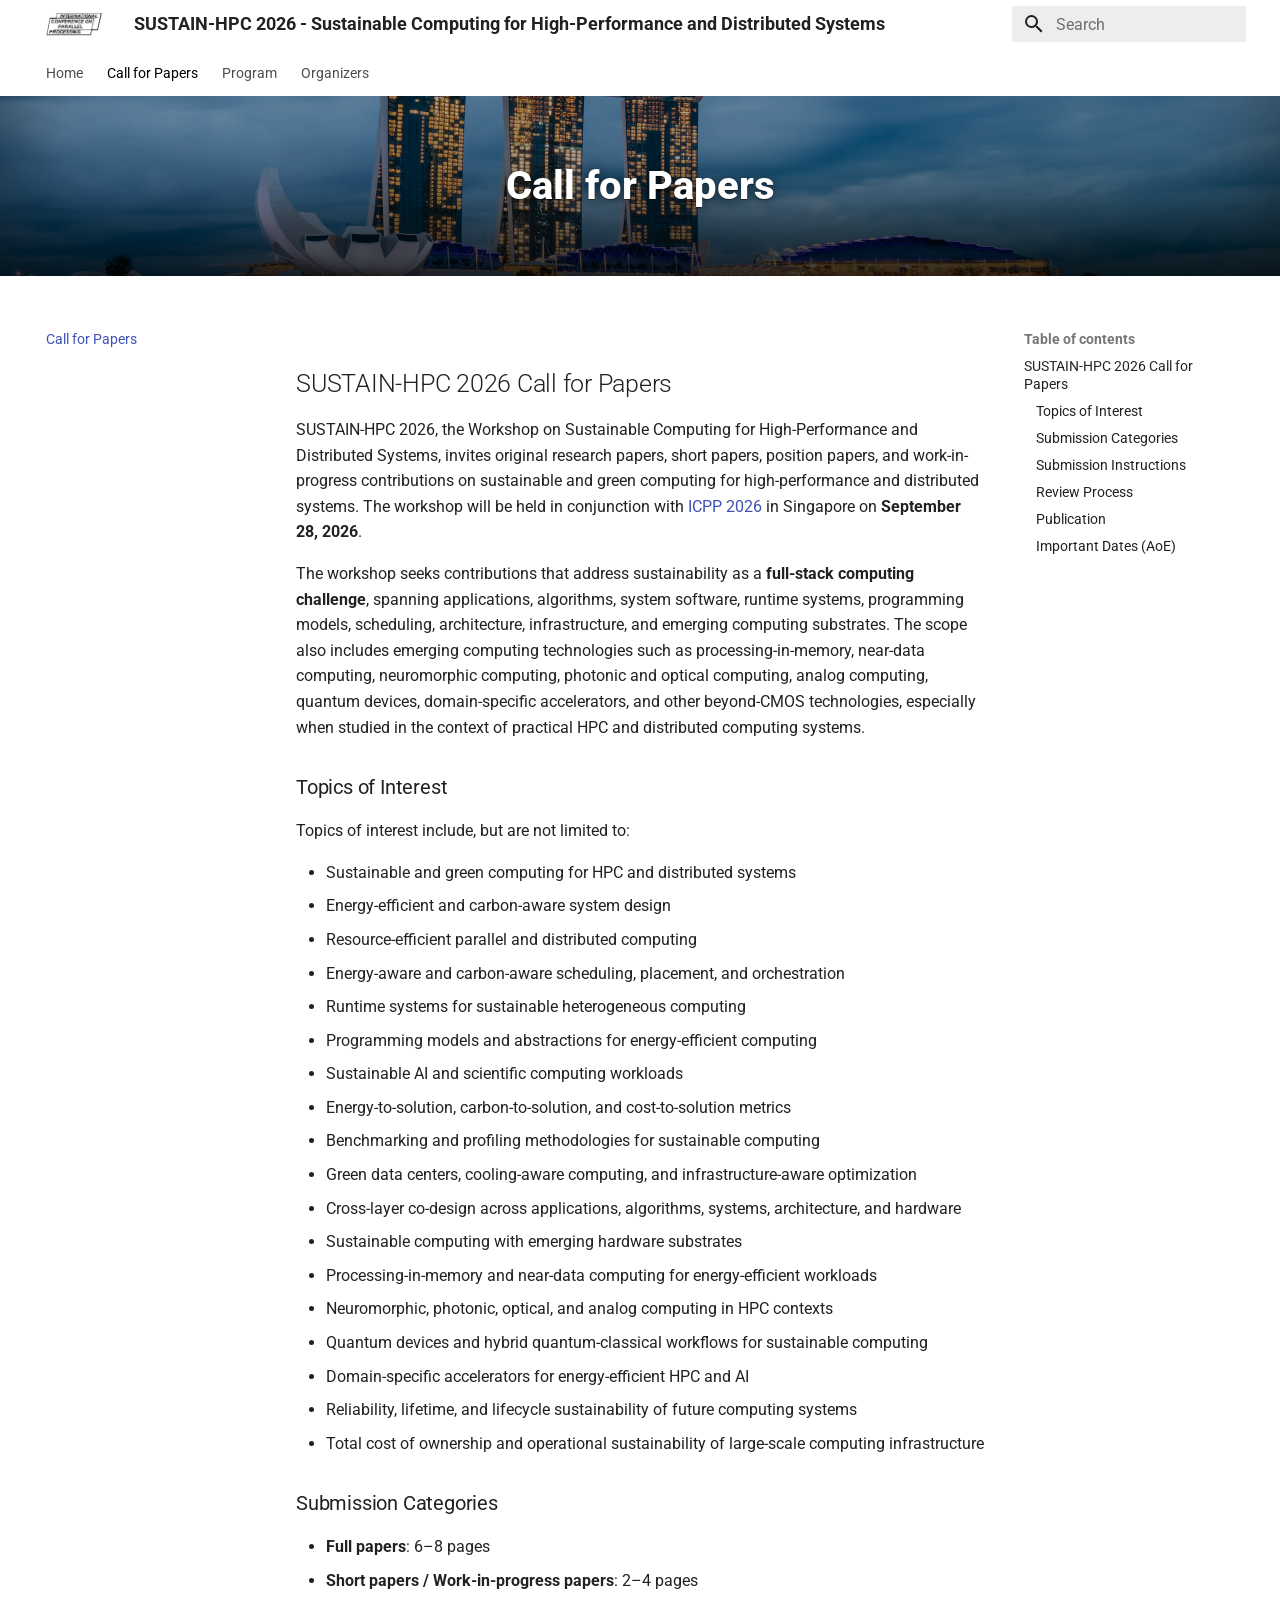
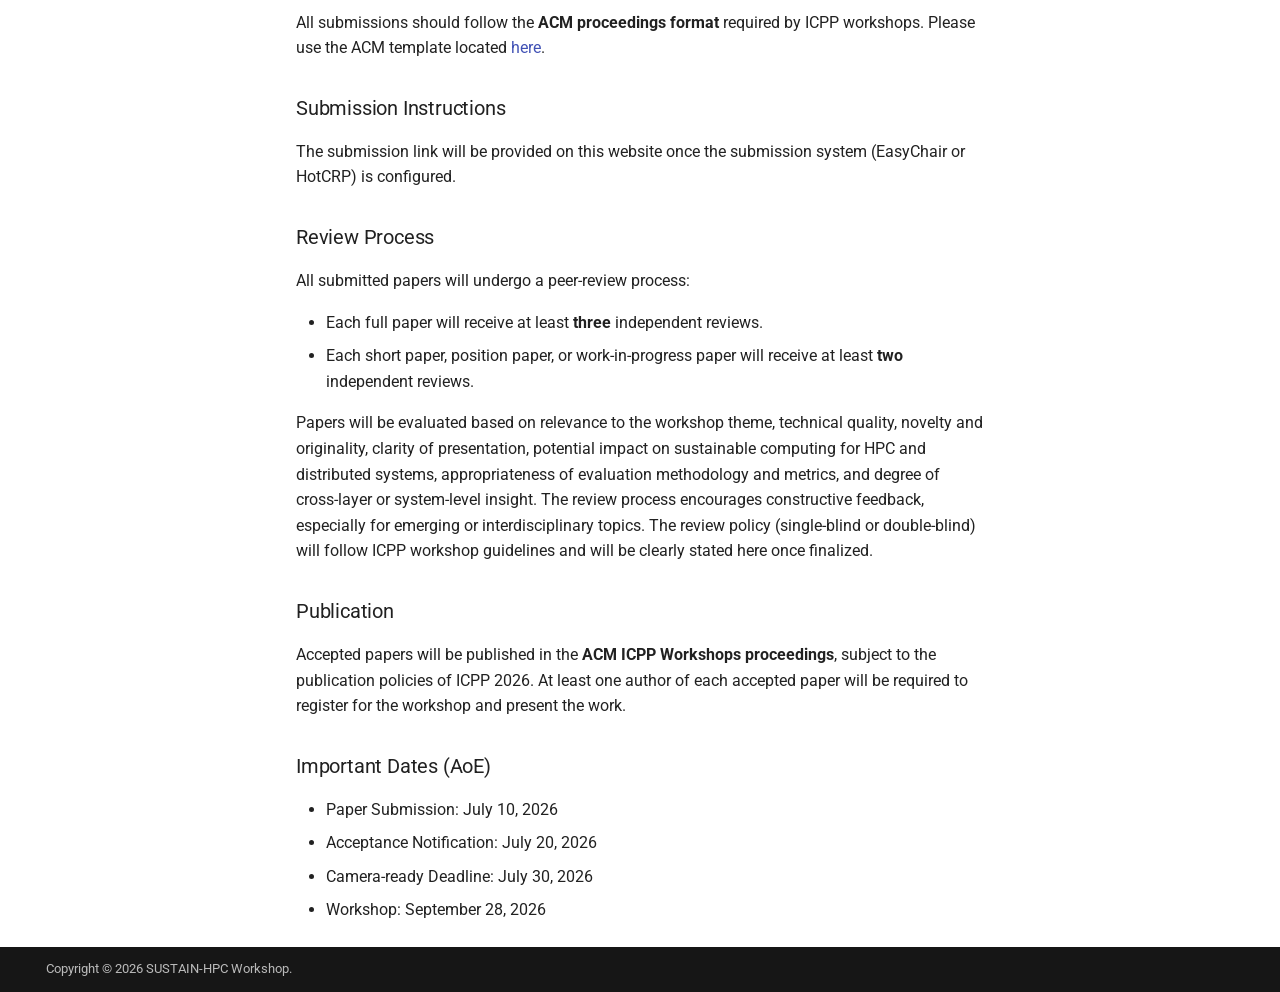
==== call-for-papers/index.html @ 3d24f6f0 "Deployed 20ced2f with MkDocs version: 1.6.1" ====
<!doctype html>
<html lang="en" class="no-js">
  <head>
    
      <meta charset="utf-8">
      <meta name="viewport" content="width=device-width,initial-scale=1">
      
        <meta name="description" content="SUSTAIN-HPC 2026 - Workshop on Sustainable Computing for High-Performance and Distributed Systems, held in conjunction with ICPP 2026 in Singapore.">
      
      
        <meta name="author" content="SUSTAIN-HPC 2026 Organizers">
      
      
        <link rel="canonical" href="https://icpp2026.github.io/sustain-hpc-2026/call-for-papers/">
      
      
        <link rel="prev" href="..">
      
      
        <link rel="next" href="../program/">
      
      
      <link rel="icon" href="../assets/logo.ico">
      <meta name="generator" content="mkdocs-1.6.1, mkdocs-material-9.6.21">
    
    
      
        <title>Call for Papers - SUSTAIN-HPC 2026 - Sustainable Computing for High-Performance and Distributed Systems</title>
      
    
    
      <link rel="stylesheet" href="../assets/stylesheets/main.2a3383ac.min.css">
      
        
        <link rel="stylesheet" href="../assets/stylesheets/palette.06af60db.min.css">
      
      


    
    
      
    
    
      
        
        
        <link rel="preconnect" href="https://fonts.gstatic.com" crossorigin>
        <link rel="stylesheet" href="https://fonts.googleapis.com/css?family=Roboto:300,300i,400,400i,700,700i%7CRoboto+Mono:400,400i,700,700i&display=fallback">
        <style>:root{--md-text-font:"Roboto";--md-code-font:"Roboto Mono"}</style>
      
    
    
      <link rel="stylesheet" href="../assets/stylesheets/extra.css">
    
    <script>__md_scope=new URL("..",location),__md_hash=e=>[...e].reduce(((e,_)=>(e<<5)-e+_.charCodeAt(0)),0),__md_get=(e,_=localStorage,t=__md_scope)=>JSON.parse(_.getItem(t.pathname+"."+e)),__md_set=(e,_,t=localStorage,a=__md_scope)=>{try{t.setItem(a.pathname+"."+e,JSON.stringify(_))}catch(e){}}</script>
    
      

    
    
    
  
  
  <link rel="canonical" href="https://icpp2026.github.io/sustain-hpc-2026/call-for-papers/" />

  
  <meta http-equiv="content-language" content="en" />
  <link rel="alternate" hreflang="en" href="https://icpp2026.github.io/sustain-hpc-2026/call-for-papers/" />

  
  
    <meta name="description" content="SUSTAIN-HPC 2026 - Call for Papers. Workshop on Sustainable Computing for High-Performance and Distributed Systems, held with ICPP 2026 in Singapore." />
  
  <meta name="robots" content="index, follow, max-image-preview:large, max-snippet:-1, max-video-preview:-1" />

  
  <meta property="og:type" content="website" />
  <meta property="og:url" content="https://icpp2026.github.io/sustain-hpc-2026/call-for-papers/" />
  <meta property="og:title" content="Call for Papers - SUSTAIN-HPC 2026" />
  <meta property="og:description" content="SUSTAIN-HPC 2026 - Call for Papers" />
  <meta property="og:image" content="https://icpp2026.github.io/sustain-hpc-2026/assets/logo.png" />
  <meta property="og:site_name" content="SUSTAIN-HPC 2026" />

  
  <meta name="twitter:card" content="summary" />
  <meta name="twitter:url" content="https://icpp2026.github.io/sustain-hpc-2026/call-for-papers/" />
  <meta name="twitter:title" content="Call for Papers - SUSTAIN-HPC 2026" />
  <meta name="twitter:description" content="SUSTAIN-HPC 2026 - Call for Papers" />
  <meta name="twitter:image" content="https://icpp2026.github.io/sustain-hpc-2026/assets/logo.png" />

  </head>
  
  
    
    
    
    
    
    <body dir="ltr" data-md-color-scheme="default" data-md-color-primary="white" data-md-color-accent="indigo">
  
    
    <input class="md-toggle" data-md-toggle="drawer" type="checkbox" id="__drawer" autocomplete="off">
    <input class="md-toggle" data-md-toggle="search" type="checkbox" id="__search" autocomplete="off">
    <label class="md-overlay" for="__drawer"></label>
    <div data-md-component="skip">
      
        
        <a href="#sustain-hpc-2026-call-for-papers" class="md-skip">
          Skip to content
        </a>
      
    </div>
    <div data-md-component="announce">
      
    </div>
    
    
      

  

<header class="md-header md-header--shadow md-header--lifted" data-md-component="header">
  <nav class="md-header__inner md-grid" aria-label="Header">
    <a href=".." title="SUSTAIN-HPC 2026 - Sustainable Computing for High-Performance and Distributed Systems" class="md-header__button md-logo" aria-label="SUSTAIN-HPC 2026 - Sustainable Computing for High-Performance and Distributed Systems" data-md-component="logo">
      
  <img src="../assets/logo.png" alt="logo">

    </a>
    <label class="md-header__button md-icon" for="__drawer">
      
      <svg xmlns="http://www.w3.org/2000/svg" viewBox="0 0 24 24"><path d="M3 6h18v2H3zm0 5h18v2H3zm0 5h18v2H3z"/></svg>
    </label>
    <div class="md-header__title" data-md-component="header-title">
      <div class="md-header__ellipsis">
        <div class="md-header__topic">
          <span class="md-ellipsis">
            SUSTAIN-HPC 2026 - Sustainable Computing for High-Performance and Distributed Systems
          </span>
        </div>
        <div class="md-header__topic" data-md-component="header-topic">
          <span class="md-ellipsis">
            
              Call for Papers
            
          </span>
        </div>
      </div>
    </div>
    
      
    
    
    
    
      
      
        <label class="md-header__button md-icon" for="__search">
          
          <svg xmlns="http://www.w3.org/2000/svg" viewBox="0 0 24 24"><path d="M9.5 3A6.5 6.5 0 0 1 16 9.5c0 1.61-.59 3.09-1.56 4.23l.27.27h.79l5 5-1.5 1.5-5-5v-.79l-.27-.27A6.52 6.52 0 0 1 9.5 16 6.5 6.5 0 0 1 3 9.5 6.5 6.5 0 0 1 9.5 3m0 2C7 5 5 7 5 9.5S7 14 9.5 14 14 12 14 9.5 12 5 9.5 5"/></svg>
        </label>
        <div class="md-search" data-md-component="search" role="dialog">
  <label class="md-search__overlay" for="__search"></label>
  <div class="md-search__inner" role="search">
    <form class="md-search__form" name="search">
      <input type="text" class="md-search__input" name="query" aria-label="Search" placeholder="Search" autocapitalize="off" autocorrect="off" autocomplete="off" spellcheck="false" data-md-component="search-query" required>
      <label class="md-search__icon md-icon" for="__search">
        
        <svg xmlns="http://www.w3.org/2000/svg" viewBox="0 0 24 24"><path d="M9.5 3A6.5 6.5 0 0 1 16 9.5c0 1.61-.59 3.09-1.56 4.23l.27.27h.79l5 5-1.5 1.5-5-5v-.79l-.27-.27A6.52 6.52 0 0 1 9.5 16 6.5 6.5 0 0 1 3 9.5 6.5 6.5 0 0 1 9.5 3m0 2C7 5 5 7 5 9.5S7 14 9.5 14 14 12 14 9.5 12 5 9.5 5"/></svg>
        
        <svg xmlns="http://www.w3.org/2000/svg" viewBox="0 0 24 24"><path d="M20 11v2H8l5.5 5.5-1.42 1.42L4.16 12l7.92-7.92L13.5 5.5 8 11z"/></svg>
      </label>
      <nav class="md-search__options" aria-label="Search">
        
        <button type="reset" class="md-search__icon md-icon" title="Clear" aria-label="Clear" tabindex="-1">
          
          <svg xmlns="http://www.w3.org/2000/svg" viewBox="0 0 24 24"><path d="M19 6.41 17.59 5 12 10.59 6.41 5 5 6.41 10.59 12 5 17.59 6.41 19 12 13.41 17.59 19 19 17.59 13.41 12z"/></svg>
        </button>
      </nav>
      
        <div class="md-search__suggest" data-md-component="search-suggest"></div>
      
    </form>
    <div class="md-search__output">
      <div class="md-search__scrollwrap" tabindex="0" data-md-scrollfix>
        <div class="md-search-result" data-md-component="search-result">
          <div class="md-search-result__meta">
            Initializing search
          </div>
          <ol class="md-search-result__list" role="presentation"></ol>
        </div>
      </div>
    </div>
  </div>
</div>
      
    
    
  </nav>
  
    
      
<nav class="md-tabs" aria-label="Tabs" data-md-component="tabs">
  <div class="md-grid">
    <ul class="md-tabs__list">
      
        
  
  
  
  
    <li class="md-tabs__item">
      <a href=".." class="md-tabs__link">
        
  
  
    
  
  Home

      </a>
    </li>
  

      
        
  
  
  
    
  
  
    <li class="md-tabs__item md-tabs__item--active">
      <a href="./" class="md-tabs__link">
        
  
  
    
  
  Call for Papers

      </a>
    </li>
  

      
        
  
  
  
  
    <li class="md-tabs__item">
      <a href="../program/" class="md-tabs__link">
        
  
  
    
  
  Program

      </a>
    </li>
  

      
        
  
  
  
  
    <li class="md-tabs__item">
      <a href="../organizers/" class="md-tabs__link">
        
  
  
    
  
  Organizers

      </a>
    </li>
  

      
    </ul>
  </div>
</nav>
    
  
</header>
    
    <div class="md-container" data-md-component="container">
      
      
  
        
      
  <style>
    .md-tabs {
      color: black;
      background-color: initial;
      border-bottom: none !important;
    }
  </style>
  <section class="hero__small">
    <img class="hero__image__small" src="../assets/imgs/hero1.webp" alt="SUSTAIN-HPC 2026 hero image" />
    <div class="hero__overlay__small">
        
            <p class="hero__title__small">Call for Papers</p>
        
    </div>
  </section>

      <main class="md-main" data-md-component="main">
        <div class="md-main__inner md-grid">
          
            
              
              <div class="md-sidebar md-sidebar--primary" data-md-component="sidebar" data-md-type="navigation" >
                <div class="md-sidebar__scrollwrap">
                  <div class="md-sidebar__inner">
                    


  


<nav class="md-nav md-nav--primary md-nav--lifted" aria-label="Navigation" data-md-level="0">
  <label class="md-nav__title" for="__drawer">
    <a href=".." title="SUSTAIN-HPC 2026 - Sustainable Computing for High-Performance and Distributed Systems" class="md-nav__button md-logo" aria-label="SUSTAIN-HPC 2026 - Sustainable Computing for High-Performance and Distributed Systems" data-md-component="logo">
      
  <img src="../assets/logo.png" alt="logo">

    </a>
    SUSTAIN-HPC 2026 - Sustainable Computing for High-Performance and Distributed Systems
  </label>
  
  <ul class="md-nav__list" data-md-scrollfix>
    
      
      
  
  
  
  
    <li class="md-nav__item">
      <a href=".." class="md-nav__link">
        
  
  
  <span class="md-ellipsis">
    Home
    
  </span>
  

      </a>
    </li>
  

    
      
      
  
  
    
  
  
  
    <li class="md-nav__item md-nav__item--active">
      
      <input class="md-nav__toggle md-toggle" type="checkbox" id="__toc">
      
      
      
        <label class="md-nav__link md-nav__link--active" for="__toc">
          
  
  
  <span class="md-ellipsis">
    Call for Papers
    
  </span>
  

          <span class="md-nav__icon md-icon"></span>
        </label>
      
      <a href="./" class="md-nav__link md-nav__link--active">
        
  
  
  <span class="md-ellipsis">
    Call for Papers
    
  </span>
  

      </a>
      
        

<nav class="md-nav md-nav--secondary" aria-label="Table of contents">
  
  
  
  
    <label class="md-nav__title" for="__toc">
      <span class="md-nav__icon md-icon"></span>
      Table of contents
    </label>
    <ul class="md-nav__list" data-md-component="toc" data-md-scrollfix>
      
        <li class="md-nav__item">
  <a href="#sustain-hpc-2026-call-for-papers" class="md-nav__link">
    <span class="md-ellipsis">
      SUSTAIN-HPC 2026 Call for Papers
    </span>
  </a>
  
    <nav class="md-nav" aria-label="SUSTAIN-HPC 2026 Call for Papers">
      <ul class="md-nav__list">
        
          <li class="md-nav__item">
  <a href="#topics-of-interest" class="md-nav__link">
    <span class="md-ellipsis">
      Topics of Interest
    </span>
  </a>
  
</li>
        
          <li class="md-nav__item">
  <a href="#submission-categories" class="md-nav__link">
    <span class="md-ellipsis">
      Submission Categories
    </span>
  </a>
  
</li>
        
          <li class="md-nav__item">
  <a href="#submission-instructions" class="md-nav__link">
    <span class="md-ellipsis">
      Submission Instructions
    </span>
  </a>
  
</li>
        
          <li class="md-nav__item">
  <a href="#review-process" class="md-nav__link">
    <span class="md-ellipsis">
      Review Process
    </span>
  </a>
  
</li>
        
          <li class="md-nav__item">
  <a href="#publication" class="md-nav__link">
    <span class="md-ellipsis">
      Publication
    </span>
  </a>
  
</li>
        
          <li class="md-nav__item">
  <a href="#important-dates-aoe" class="md-nav__link">
    <span class="md-ellipsis">
      Important Dates (AoE)
    </span>
  </a>
  
</li>
        
      </ul>
    </nav>
  
</li>
      
    </ul>
  
</nav>
      
    </li>
  

    
      
      
  
  
  
  
    <li class="md-nav__item">
      <a href="../program/" class="md-nav__link">
        
  
  
  <span class="md-ellipsis">
    Program
    
  </span>
  

      </a>
    </li>
  

    
      
      
  
  
  
  
    <li class="md-nav__item">
      <a href="../organizers/" class="md-nav__link">
        
  
  
  <span class="md-ellipsis">
    Organizers
    
  </span>
  

      </a>
    </li>
  

    
  </ul>
</nav>
                  </div>
                </div>
              </div>
            
            
              
              <div class="md-sidebar md-sidebar--secondary" data-md-component="sidebar" data-md-type="toc" >
                <div class="md-sidebar__scrollwrap">
                  <div class="md-sidebar__inner">
                    

<nav class="md-nav md-nav--secondary" aria-label="Table of contents">
  
  
  
  
    <label class="md-nav__title" for="__toc">
      <span class="md-nav__icon md-icon"></span>
      Table of contents
    </label>
    <ul class="md-nav__list" data-md-component="toc" data-md-scrollfix>
      
        <li class="md-nav__item">
  <a href="#sustain-hpc-2026-call-for-papers" class="md-nav__link">
    <span class="md-ellipsis">
      SUSTAIN-HPC 2026 Call for Papers
    </span>
  </a>
  
    <nav class="md-nav" aria-label="SUSTAIN-HPC 2026 Call for Papers">
      <ul class="md-nav__list">
        
          <li class="md-nav__item">
  <a href="#topics-of-interest" class="md-nav__link">
    <span class="md-ellipsis">
      Topics of Interest
    </span>
  </a>
  
</li>
        
          <li class="md-nav__item">
  <a href="#submission-categories" class="md-nav__link">
    <span class="md-ellipsis">
      Submission Categories
    </span>
  </a>
  
</li>
        
          <li class="md-nav__item">
  <a href="#submission-instructions" class="md-nav__link">
    <span class="md-ellipsis">
      Submission Instructions
    </span>
  </a>
  
</li>
        
          <li class="md-nav__item">
  <a href="#review-process" class="md-nav__link">
    <span class="md-ellipsis">
      Review Process
    </span>
  </a>
  
</li>
        
          <li class="md-nav__item">
  <a href="#publication" class="md-nav__link">
    <span class="md-ellipsis">
      Publication
    </span>
  </a>
  
</li>
        
          <li class="md-nav__item">
  <a href="#important-dates-aoe" class="md-nav__link">
    <span class="md-ellipsis">
      Important Dates (AoE)
    </span>
  </a>
  
</li>
        
      </ul>
    </nav>
  
</li>
      
    </ul>
  
</nav>
                  </div>
                </div>
              </div>
            
          
          
            <div class="md-content" data-md-component="content">
              <article class="md-content__inner md-typeset">
                
                  



  <h1>Call for Papers</h1>

<h2 id="sustain-hpc-2026-call-for-papers">SUSTAIN-HPC 2026 Call for Papers</h2>
<p>SUSTAIN-HPC 2026, the Workshop on Sustainable Computing for High-Performance and Distributed Systems, invites original research papers, short papers, position papers, and work-in-progress contributions on sustainable and green computing for high-performance and distributed systems. The workshop will be held in conjunction with <a href="https://icpp2026.github.io/" target="_blank">ICPP 2026</a> in Singapore on <strong>September 28, 2026</strong>.</p>
<p>The workshop seeks contributions that address sustainability as a <strong>full-stack computing challenge</strong>, spanning applications, algorithms, system software, runtime systems, programming models, scheduling, architecture, infrastructure, and emerging computing substrates. The scope also includes emerging computing technologies such as processing-in-memory, near-data computing, neuromorphic computing, photonic and optical computing, analog computing, quantum devices, domain-specific accelerators, and other beyond-CMOS technologies, especially when studied in the context of practical HPC and distributed computing systems.</p>
<h3 id="topics-of-interest">Topics of Interest</h3>
<p>Topics of interest include, but are not limited to:</p>
<ul>
<li>Sustainable and green computing for HPC and distributed systems</li>
<li>Energy-efficient and carbon-aware system design</li>
<li>Resource-efficient parallel and distributed computing</li>
<li>Energy-aware and carbon-aware scheduling, placement, and orchestration</li>
<li>Runtime systems for sustainable heterogeneous computing</li>
<li>Programming models and abstractions for energy-efficient computing</li>
<li>Sustainable AI and scientific computing workloads</li>
<li>Energy-to-solution, carbon-to-solution, and cost-to-solution metrics</li>
<li>Benchmarking and profiling methodologies for sustainable computing</li>
<li>Green data centers, cooling-aware computing, and infrastructure-aware optimization</li>
<li>Cross-layer co-design across applications, algorithms, systems, architecture, and hardware</li>
<li>Sustainable computing with emerging hardware substrates</li>
<li>Processing-in-memory and near-data computing for energy-efficient workloads</li>
<li>Neuromorphic, photonic, optical, and analog computing in HPC contexts</li>
<li>Quantum devices and hybrid quantum-classical workflows for sustainable computing</li>
<li>Domain-specific accelerators for energy-efficient HPC and AI</li>
<li>Reliability, lifetime, and lifecycle sustainability of future computing systems</li>
<li>Total cost of ownership and operational sustainability of large-scale computing infrastructure</li>
</ul>
<h3 id="submission-categories">Submission Categories</h3>
<ul>
<li><strong>Full papers</strong>: 6–8 pages</li>
<li><strong>Short papers / Work-in-progress papers</strong>: 2–4 pages</li>
</ul>
<p>All submissions should follow the <strong>ACM proceedings format</strong> required by ICPP workshops. Please use the ACM template located <a href="https://www.acm.org/publications/proceedings-template" target="_blank">here</a>.</p>
<h3 id="submission-instructions">Submission Instructions</h3>
<p>The submission link will be provided on this website once the submission system (EasyChair or HotCRP) is configured.</p>
<h3 id="review-process">Review Process</h3>
<p>All submitted papers will undergo a peer-review process:</p>
<ul>
<li>Each full paper will receive at least <strong>three</strong> independent reviews.</li>
<li>Each short paper, position paper, or work-in-progress paper will receive at least <strong>two</strong> independent reviews.</li>
</ul>
<p>Papers will be evaluated based on relevance to the workshop theme, technical quality, novelty and originality, clarity of presentation, potential impact on sustainable computing for HPC and distributed systems, appropriateness of evaluation methodology and metrics, and degree of cross-layer or system-level insight. The review process encourages constructive feedback, especially for emerging or interdisciplinary topics. The review policy (single-blind or double-blind) will follow ICPP workshop guidelines and will be clearly stated here once finalized.</p>
<h3 id="publication">Publication</h3>
<p>Accepted papers will be published in the <strong>ACM ICPP Workshops proceedings</strong>, subject to the publication policies of ICPP 2026. At least one author of each accepted paper will be required to register for the workshop and present the work.</p>
<h3 id="important-dates-aoe">Important Dates (AoE)</h3>
<ul>
<li>Paper Submission: July 10, 2026</li>
<li>Acceptance Notification: July 20, 2026</li>
<li>Camera-ready Deadline: July 30, 2026</li>
<li>Workshop: September 28, 2026</li>
</ul>












                
              </article>
            </div>
          
          
<script>var target=document.getElementById(location.hash.slice(1));target&&target.name&&(target.checked=target.name.startsWith("__tabbed_"))</script>
        </div>
        
          <button type="button" class="md-top md-icon" data-md-component="top" hidden>
  
  <svg xmlns="http://www.w3.org/2000/svg" viewBox="0 0 24 24"><path d="M13 20h-2V8l-5.5 5.5-1.42-1.42L12 4.16l7.92 7.92-1.42 1.42L13 8z"/></svg>
  Back to top
</button>
        
      </main>
      
        <footer class="md-footer">
  
  <div class="md-footer-meta md-typeset">
    <div class="md-footer-meta__inner md-grid">
      <div class="md-copyright">
  
    <div class="md-copyright__highlight">
      Copyright &copy; 2026 SUSTAIN-HPC Workshop.
    </div>
  
  
</div>
      
    </div>
  </div>
</footer>
      
    </div>
    <div class="md-dialog" data-md-component="dialog">
      <div class="md-dialog__inner md-typeset"></div>
    </div>
    
      <div class="md-progress" data-md-component="progress" role="progressbar"></div>
    
    
    
      
      <script id="__config" type="application/json">{"base": "..", "features": ["navigation.tabs", "navigation.sections", "navigation.expand", "navigation.path", "navigation.prune", "navigation.indexes", "navigation.tabs.sticky", "navigation.top", "navigation.instant", "navigation.instant.prefetch", "navigation.instant.progress", "search.suggest"], "search": "../assets/javascripts/workers/search.973d3a69.min.js", "tags": null, "translations": {"clipboard.copied": "Copied to clipboard", "clipboard.copy": "Copy to clipboard", "search.result.more.one": "1 more on this page", "search.result.more.other": "# more on this page", "search.result.none": "No matching documents", "search.result.one": "1 matching document", "search.result.other": "# matching documents", "search.result.placeholder": "Type to start searching", "search.result.term.missing": "Missing", "select.version": "Select version"}, "version": null}</script>
    
    
      <script src="../assets/javascripts/bundle.f55a23d4.min.js"></script>
      
    
  </body>
</html>
---- assets/stylesheets/main.2a3383ac.min.css ----
@charset "UTF-8";html{-webkit-text-size-adjust:none;-moz-text-size-adjust:none;text-size-adjust:none;box-sizing:border-box}*,:after,:before{box-sizing:inherit}@media (prefers-reduced-motion){*,:after,:before{transition:none!important}}body{margin:0}a,button,input,label{-webkit-tap-highlight-color:transparent}a{color:inherit;text-decoration:none}hr{border:0;box-sizing:initial;display:block;height:.05rem;overflow:visible;padding:0}small{font-size:80%}sub,sup{line-height:1em}img{border-style:none}table{border-collapse:initial;border-spacing:0}td,th{font-weight:400;vertical-align:top}button{background:#0000;border:0;font-family:inherit;font-size:inherit;margin:0;padding:0}input{border:0;outline:none}:root{--md-primary-fg-color:#4051b5;--md-primary-fg-color--light:#5d6cc0;--md-primary-fg-color--dark:#303fa1;--md-primary-bg-color:#fff;--md-primary-bg-color--light:#ffffffb3;--md-accent-fg-color:#526cfe;--md-accent-fg-color--transparent:#526cfe1a;--md-accent-bg-color:#fff;--md-accent-bg-color--light:#ffffffb3}[data-md-color-scheme=default]{color-scheme:light}[data-md-color-scheme=default] img[src$="#gh-dark-mode-only"],[data-md-color-scheme=default] img[src$="#only-dark"]{display:none}:root,[data-md-color-scheme=default]{--md-hue:225deg;--md-default-fg-color:#000000de;--md-default-fg-color--light:#0000008a;--md-default-fg-color--lighter:#00000052;--md-default-fg-color--lightest:#00000012;--md-default-bg-color:#fff;--md-default-bg-color--light:#ffffffb3;--md-default-bg-color--lighter:#ffffff4d;--md-default-bg-color--lightest:#ffffff1f;--md-code-fg-color:#36464e;--md-code-bg-color:#f5f5f5;--md-code-hl-color:#4287ff;--md-code-hl-color--light:#4287ff1a;--md-code-hl-number-color:#d52a2a;--md-code-hl-special-color:#db1457;--md-code-hl-function-color:#a846b9;--md-code-hl-constant-color:#6e59d9;--md-code-hl-keyword-color:#3f6ec6;--md-code-hl-string-color:#1c7d4d;--md-code-hl-name-color:var(--md-code-fg-color);--md-code-hl-operator-color:var(--md-default-fg-color--light);--md-code-hl-punctuation-color:var(--md-default-fg-color--light);--md-code-hl-comment-color:var(--md-default-fg-color--light);--md-code-hl-generic-color:var(--md-default-fg-color--light);--md-code-hl-variable-color:var(--md-default-fg-color--light);--md-typeset-color:var(--md-default-fg-color);--md-typeset-a-color:var(--md-primary-fg-color);--md-typeset-del-color:#f5503d26;--md-typeset-ins-color:#0bd57026;--md-typeset-kbd-color:#fafafa;--md-typeset-kbd-accent-color:#fff;--md-typeset-kbd-border-color:#b8b8b8;--md-typeset-mark-color:#ffff0080;--md-typeset-table-color:#0000001f;--md-typeset-table-color--light:rgba(0,0,0,.035);--md-admonition-fg-color:var(--md-default-fg-color);--md-admonition-bg-color:var(--md-default-bg-color);--md-warning-fg-color:#000000de;--md-warning-bg-color:#ff9;--md-footer-fg-color:#fff;--md-footer-fg-color--light:#ffffffb3;--md-footer-fg-color--lighter:#ffffff73;--md-footer-bg-color:#000000de;--md-footer-bg-color--dark:#00000052;--md-shadow-z1:0 0.2rem 0.5rem #0000000d,0 0 0.05rem #0000001a;--md-shadow-z2:0 0.2rem 0.5rem #0000001a,0 0 0.05rem #00000040;--md-shadow-z3:0 0.2rem 0.5rem #0003,0 0 0.05rem #00000059}.md-icon svg{fill:currentcolor;display:block;height:1.2rem;width:1.2rem}body{-webkit-font-smoothing:antialiased;-moz-osx-font-smoothing:grayscale;--md-text-font-family:var(--md-text-font,_),-apple-system,BlinkMacSystemFont,Helvetica,Arial,sans-serif;--md-code-font-family:var(--md-code-font,_),SFMono-Regular,Consolas,Menlo,monospace}aside,body,input{font-feature-settings:"kern","liga";color:var(--md-typeset-color);font-family:var(--md-text-font-family)}code,kbd,pre{font-feature-settings:"kern";font-family:var(--md-code-font-family)}:root{--md-typeset-table-sort-icon:url('data:image/svg+xml;charset=utf-8,<svg xmlns="http://www.w3.org/2000/svg" viewBox="0 0 24 24"><path d="m18 21-4-4h3V7h-3l4-4 4 4h-3v10h3M2 19v-2h10v2M2 13v-2h7v2M2 7V5h4v2z"/></svg>');--md-typeset-table-sort-icon--asc:url('data:image/svg+xml;charset=utf-8,<svg xmlns="http://www.w3.org/2000/svg" viewBox="0 0 24 24"><path d="M19 17h3l-4 4-4-4h3V3h2M2 17h10v2H2M6 5v2H2V5m0 6h7v2H2z"/></svg>');--md-typeset-table-sort-icon--desc:url('data:image/svg+xml;charset=utf-8,<svg xmlns="http://www.w3.org/2000/svg" viewBox="0 0 24 24"><path d="M19 7h3l-4-4-4 4h3v14h2M2 17h10v2H2M6 5v2H2V5m0 6h7v2H2z"/></svg>')}.md-typeset{-webkit-print-color-adjust:exact;color-adjust:exact;font-size:.8rem;line-height:1.6;overflow-wrap:break-word}@media print{.md-typeset{font-size:.68rem}}.md-typeset blockquote,.md-typeset dl,.md-typeset figure,.md-typeset ol,.md-typeset pre,.md-typeset ul{margin-bottom:1em;margin-top:1em}.md-typeset h1{color:var(--md-default-fg-color--light);font-size:2em;line-height:1.3;margin:0 0 1.25em}.md-typeset h1,.md-typeset h2{font-weight:300;letter-spacing:-.01em}.md-typeset h2{font-size:1.5625em;line-height:1.4;margin:1.6em 0 .64em}.md-typeset h3{font-size:1.25em;font-weight:400;letter-spacing:-.01em;line-height:1.5;margin:1.6em 0 .8em}.md-typeset h2+h3{margin-top:.8em}.md-typeset h4{font-weight:700;letter-spacing:-.01em;margin:1em 0}.md-typeset h5,.md-typeset h6{color:var(--md-default-fg-color--light);font-size:.8em;font-weight:700;letter-spacing:-.01em;margin:1.25em 0}.md-typeset h5{text-transform:uppercase}.md-typeset h5 code{text-transform:none}.md-typeset hr{border-bottom:.05rem solid var(--md-default-fg-color--lightest);display:flow-root;margin:1.5em 0}.md-typeset a{color:var(--md-typeset-a-color);word-break:break-word}.md-typeset a,.md-typeset a:before{transition:color 125ms}.md-typeset a:focus,.md-typeset a:hover{color:var(--md-accent-fg-color)}.md-typeset a:focus code,.md-typeset a:hover code{background-color:var(--md-accent-fg-color--transparent)}.md-typeset a code{color:currentcolor;transition:background-color 125ms}.md-typeset a.focus-visible{outline-color:var(--md-accent-fg-color);outline-offset:.2rem}.md-typeset code,.md-typeset kbd,.md-typeset pre{color:var(--md-code-fg-color);direction:ltr;font-variant-ligatures:none}@media print{.md-typeset code,.md-typeset kbd,.md-typeset pre{white-space:pre-wrap}}.md-typeset code{background-color:var(--md-code-bg-color);border-radius:.1rem;-webkit-box-decoration-break:clone;box-decoration-break:clone;font-size:.85em;padding:0 .2941176471em;word-break:break-word}.md-typeset code:not(.focus-visible){-webkit-tap-highlight-color:transparent;outline:none}.md-typeset pre{display:flow-root;line-height:1.4;position:relative}.md-typeset pre>code{-webkit-box-decoration-break:slice;box-decoration-break:slice;box-shadow:none;display:block;margin:0;outline-color:var(--md-accent-fg-color);overflow:auto;padding:.7720588235em 1.1764705882em;scrollbar-color:var(--md-default-fg-color--lighter) #0000;scrollbar-width:thin;touch-action:auto;word-break:normal}.md-typeset pre>code:hover{scrollbar-color:var(--md-accent-fg-color) #0000}.md-typeset pre>code::-webkit-scrollbar{height:.2rem;width:.2rem}.md-typeset pre>code::-webkit-scrollbar-thumb{background-color:var(--md-default-fg-color--lighter)}.md-typeset pre>code::-webkit-scrollbar-thumb:hover{background-color:var(--md-accent-fg-color)}.md-typeset kbd{background-color:var(--md-typeset-kbd-color);border-radius:.1rem;box-shadow:0 .1rem 0 .05rem var(--md-typeset-kbd-border-color),0 .1rem 0 var(--md-typeset-kbd-border-color),0 -.1rem .2rem var(--md-typeset-kbd-accent-color) inset;color:var(--md-default-fg-color);display:inline-block;font-size:.75em;padding:0 .6666666667em;vertical-align:text-top;word-break:break-word}.md-typeset mark{background-color:var(--md-typeset-mark-color);-webkit-box-decoration-break:clone;box-decoration-break:clone;color:inherit;word-break:break-word}.md-typeset abbr{border-bottom:.05rem dotted var(--md-default-fg-color--light);cursor:help;text-decoration:none}.md-typeset small{opacity:.75}[dir=ltr] .md-typeset sub,[dir=ltr] .md-typeset sup{margin-left:.078125em}[dir=rtl] .md-typeset sub,[dir=rtl] .md-typeset sup{margin-right:.078125em}[dir=ltr] .md-typeset blockquote{padding-left:.6rem}[dir=rtl] .md-typeset blockquote{padding-right:.6rem}[dir=ltr] .md-typeset blockquote{border-left:.2rem solid var(--md-default-fg-color--lighter)}[dir=rtl] .md-typeset blockquote{border-right:.2rem solid var(--md-default-fg-color--lighter)}.md-typeset blockquote{color:var(--md-default-fg-color--light);margin-left:0;margin-right:0}.md-typeset ul{list-style-type:disc}.md-typeset ul[type]{list-style-type:revert-layer}[dir=ltr] .md-typeset ol,[dir=ltr] .md-typeset ul{margin-left:.625em}[dir=rtl] .md-typeset ol,[dir=rtl] .md-typeset ul{margin-right:.625em}.md-typeset ol,.md-typeset ul{padding:0}.md-typeset ol:not([hidden]),.md-typeset ul:not([hidden]){display:flow-root}.md-typeset ol ol,.md-typeset ul ol{list-style-type:lower-alpha}.md-typeset ol ol ol,.md-typeset ul ol ol{list-style-type:lower-roman}.md-typeset ol ol ol ol,.md-typeset ul ol ol ol{list-style-type:upper-alpha}.md-typeset ol ol ol ol ol,.md-typeset ul ol ol ol ol{list-style-type:upper-roman}.md-typeset ol[type],.md-typeset ul[type]{list-style-type:revert-layer}[dir=ltr] .md-typeset ol li,[dir=ltr] .md-typeset ul li{margin-left:1.25em}[dir=rtl] .md-typeset ol li,[dir=rtl] .md-typeset ul li{margin-right:1.25em}.md-typeset ol li,.md-typeset ul li{margin-bottom:.5em}.md-typeset ol li blockquote,.md-typeset ol li p,.md-typeset ul li blockquote,.md-typeset ul li p{margin:.5em 0}.md-typeset ol li:last-child,.md-typeset ul li:last-child{margin-bottom:0}[dir=ltr] .md-typeset ol li ol,[dir=ltr] .md-typeset ol li ul,[dir=ltr] .md-typeset ul li ol,[dir=ltr] .md-typeset ul li ul{margin-left:.625em}[dir=rtl] .md-typeset ol li ol,[dir=rtl] .md-typeset ol li ul,[dir=rtl] .md-typeset ul li ol,[dir=rtl] .md-typeset ul li ul{margin-right:.625em}.md-typeset ol li ol,.md-typeset ol li ul,.md-typeset ul li ol,.md-typeset ul li ul{margin-bottom:.5em;margin-top:.5em}[dir=ltr] .md-typeset dd{margin-left:1.875em}[dir=rtl] .md-typeset dd{margin-right:1.875em}.md-typeset dd{margin-bottom:1.5em;margin-top:1em}.md-typeset img,.md-typeset svg,.md-typeset video{height:auto;max-width:100%}.md-typeset img[align=left]{margin:1em 1em 1em 0}.md-typeset img[align=right]{margin:1em 0 1em 1em}.md-typeset img[align]:only-child{margin-top:0}.md-typeset figure{display:flow-root;margin:1em auto;max-width:100%;text-align:center;width:-moz-fit-content;width:fit-content}.md-typeset figure img{display:block;margin:0 auto}.md-typeset figcaption{font-style:italic;margin:1em auto;max-width:24rem}.md-typeset iframe{max-width:100%}.md-typeset table:not([class]){background-color:var(--md-default-bg-color);border:.05rem solid var(--md-typeset-table-color);border-radius:.1rem;display:inline-block;font-size:.64rem;max-width:100%;overflow:auto;touch-action:auto}@media print{.md-typeset table:not([class]){display:table}}.md-typeset table:not([class])+*{margin-top:1.5em}.md-typeset table:not([class]) td>:first-child,.md-typeset table:not([class]) th>:first-child{margin-top:0}.md-typeset table:not([class]) td>:last-child,.md-typeset table:not([class]) th>:last-child{margin-bottom:0}.md-typeset table:not([class]) td:not([align]),.md-typeset table:not([class]) th:not([align]){text-align:left}[dir=rtl] .md-typeset table:not([class]) td:not([align]),[dir=rtl] .md-typeset table:not([class]) th:not([align]){text-align:right}.md-typeset table:not([class]) th{font-weight:700;min-width:5rem;padding:.9375em 1.25em;vertical-align:top}.md-typeset table:not([class]) td{border-top:.05rem solid var(--md-typeset-table-color);padding:.9375em 1.25em;vertical-align:top}.md-typeset table:not([class]) tbody tr{transition:background-color 125ms}.md-typeset table:not([class]) tbody tr:hover{background-color:var(--md-typeset-table-color--light);box-shadow:0 .05rem 0 var(--md-default-bg-color) inset}.md-typeset table:not([class]) a{word-break:normal}.md-typeset table th[role=columnheader]{cursor:pointer}[dir=ltr] .md-typeset table th[role=columnheader]:after{margin-left:.5em}[dir=rtl] .md-typeset table th[role=columnheader]:after{margin-right:.5em}.md-typeset table th[role=columnheader]:after{content:"";display:inline-block;height:1.2em;-webkit-mask-image:var(--md-typeset-table-sort-icon);mask-image:var(--md-typeset-table-sort-icon);-webkit-mask-repeat:no-repeat;mask-repeat:no-repeat;-webkit-mask-size:contain;mask-size:contain;transition:background-color 125ms;vertical-align:text-bottom;width:1.2em}.md-typeset table th[role=columnheader]:hover:after{background-color:var(--md-default-fg-color--lighter)}.md-typeset table th[role=columnheader][aria-sort=ascending]:after{background-color:var(--md-default-fg-color--light);-webkit-mask-image:var(--md-typeset-table-sort-icon--asc);mask-image:var(--md-typeset-table-sort-icon--asc)}.md-typeset table th[role=columnheader][aria-sort=descending]:after{background-color:var(--md-default-fg-color--light);-webkit-mask-image:var(--md-typeset-table-sort-icon--desc);mask-image:var(--md-typeset-table-sort-icon--desc)}.md-typeset__scrollwrap{margin:1em -.8rem;overflow-x:auto;touch-action:auto}.md-typeset__table{display:inline-block;margin-bottom:.5em;padding:0 .8rem}@media print{.md-typeset__table{display:block}}html .md-typeset__table table{display:table;margin:0;overflow:hidden;width:100%}@media screen and (max-width:44.984375em){.md-content__inner>pre{margin:1em -.8rem}.md-content__inner>pre code{border-radius:0}}.md-typeset .md-author{border-radius:100%;display:block;flex-shrink:0;height:1.6rem;overflow:hidden;position:relative;transition:color 125ms,transform 125ms;width:1.6rem}.md-typeset .md-author img{display:block}.md-typeset .md-author--more{background:var(--md-default-fg-color--lightest);color:var(--md-default-fg-color--lighter);font-size:.6rem;font-weight:700;line-height:1.6rem;text-align:center}.md-typeset .md-author--long{height:2.4rem;width:2.4rem}.md-typeset a.md-author{transform:scale(1)}.md-typeset a.md-author img{border-radius:100%;filter:grayscale(100%) opacity(75%);transition:filter 125ms}.md-typeset a.md-author:focus,.md-typeset a.md-author:hover{transform:scale(1.1);z-index:1}.md-typeset a.md-author:focus img,.md-typeset a.md-author:hover img{filter:grayscale(0)}.md-banner{background-color:var(--md-footer-bg-color);color:var(--md-footer-fg-color);overflow:auto}@media print{.md-banner{display:none}}.md-banner--warning{background-color:var(--md-warning-bg-color);color:var(--md-warning-fg-color)}.md-banner__inner{font-size:.7rem;margin:.6rem auto;padding:0 .8rem}[dir=ltr] .md-banner__button{float:right}[dir=rtl] .md-banner__button{float:left}.md-banner__button{color:inherit;cursor:pointer;transition:opacity .25s}.no-js .md-banner__button{display:none}.md-banner__button:hover{opacity:.7}html{font-size:125%;height:100%;overflow-x:hidden}@media screen and (min-width:100em){html{font-size:137.5%}}@media screen and (min-width:125em){html{font-size:150%}}body{background-color:var(--md-default-bg-color);display:flex;flex-direction:column;font-size:.5rem;min-height:100%;position:relative;width:100%}@media print{body{display:block}}@media screen and (max-width:59.984375em){body[data-md-scrolllock]{position:fixed}}.md-grid{margin-left:auto;margin-right:auto;max-width:61rem}.md-container{display:flex;flex-direction:column;flex-grow:1}@media print{.md-container{display:block}}.md-main{flex-grow:1}.md-main__inner{display:flex;height:100%;margin-top:1.5rem}.md-ellipsis{overflow:hidden;text-overflow:ellipsis}.md-toggle{display:none}.md-option{height:0;opacity:0;position:absolute;width:0}.md-option:checked+label:not([hidden]){display:block}.md-option.focus-visible+label{outline-color:var(--md-accent-fg-color);outline-style:auto}.md-skip{background-color:var(--md-default-fg-color);border-radius:.1rem;color:var(--md-default-bg-color);font-size:.64rem;margin:.5rem;opacity:0;outline-color:var(--md-accent-fg-color);padding:.3rem .5rem;position:fixed;transform:translateY(.4rem);z-index:-1}.md-skip:focus{opacity:1;transform:translateY(0);transition:transform .25s cubic-bezier(.4,0,.2,1),opacity 175ms 75ms;z-index:10}@page{margin:25mm}:root{--md-clipboard-icon:url('data:image/svg+xml;charset=utf-8,<svg xmlns="http://www.w3.org/2000/svg" viewBox="0 0 24 24"><path d="M19 21H8V7h11m0-2H8a2 2 0 0 0-2 2v14a2 2 0 0 0 2 2h11a2 2 0 0 0 2-2V7a2 2 0 0 0-2-2m-3-4H4a2 2 0 0 0-2 2v14h2V3h12z"/></svg>')}.md-clipboard{border-radius:.1rem;color:var(--md-default-fg-color--lightest);cursor:pointer;height:1.5em;outline-color:var(--md-accent-fg-color);outline-offset:.1rem;position:absolute;right:.5em;top:.5em;transition:color .25s;width:1.5em;z-index:1}@media print{.md-clipboard{display:none}}.md-clipboard:not(.focus-visible){-webkit-tap-highlight-color:transparent;outline:none}:hover>.md-clipboard{color:var(--md-default-fg-color--light)}.md-clipboard:focus,.md-clipboard:hover{color:var(--md-accent-fg-color)}.md-clipboard:after{background-color:currentcolor;content:"";display:block;height:1.125em;margin:0 auto;-webkit-mask-image:var(--md-clipboard-icon);mask-image:var(--md-clipboard-icon);-webkit-mask-position:center;mask-position:center;-webkit-mask-repeat:no-repeat;mask-repeat:no-repeat;-webkit-mask-size:contain;mask-size:contain;width:1.125em}.md-clipboard--inline{cursor:pointer}.md-clipboard--inline code{transition:color .25s,background-color .25s}.md-clipboard--inline:focus code,.md-clipboard--inline:hover code{background-color:var(--md-accent-fg-color--transparent);color:var(--md-accent-fg-color)}.md-typeset .md-code__content{display:grid}@keyframes consent{0%{opacity:0;transform:translateY(100%)}to{opacity:1;transform:translateY(0)}}@keyframes overlay{0%{opacity:0}to{opacity:1}}.md-consent__overlay{animation:overlay .25s both;-webkit-backdrop-filter:blur(.1rem);backdrop-filter:blur(.1rem);background-color:#0000008a;height:100%;opacity:1;position:fixed;top:0;width:100%;z-index:5}.md-consent__inner{animation:consent .5s cubic-bezier(.1,.7,.1,1) both;background-color:var(--md-default-bg-color);border:0;border-radius:.1rem;bottom:0;box-shadow:0 0 .2rem #0000001a,0 .2rem .4rem #0003;max-height:100%;overflow:auto;padding:0;position:fixed;width:100%;z-index:5}.md-consent__form{padding:.8rem}.md-consent__settings{display:none;margin:1em 0}input:checked+.md-consent__settings{display:block}.md-consent__controls{margin-bottom:.8rem}.md-typeset .md-consent__controls .md-button{display:inline}@media screen and (max-width:44.984375em){.md-typeset .md-consent__controls .md-button{display:block;margin-top:.4rem;text-align:center;width:100%}}.md-consent label{cursor:pointer}.md-content{flex-grow:1;min-width:0}.md-content__inner{margin:0 .8rem 1.2rem;padding-top:.6rem}@media screen and (min-width:76.25em){[dir=ltr] .md-sidebar--primary:not([hidden])~.md-content>.md-content__inner{margin-left:1.2rem}[dir=ltr] .md-sidebar--secondary:not([hidden])~.md-content>.md-content__inner,[dir=rtl] .md-sidebar--primary:not([hidden])~.md-content>.md-content__inner{margin-right:1.2rem}[dir=rtl] .md-sidebar--secondary:not([hidden])~.md-content>.md-content__inner{margin-left:1.2rem}}.md-content__inner:before{content:"";display:block;height:.4rem}.md-content__inner>:last-child{margin-bottom:0}[dir=ltr] .md-content__button{float:right}[dir=rtl] .md-content__button{float:left}[dir=ltr] .md-content__button{margin-left:.4rem}[dir=rtl] .md-content__button{margin-right:.4rem}.md-content__button{margin:.4rem 0;padding:0}@media print{.md-content__button{display:none}}.md-typeset .md-content__button{color:var(--md-default-fg-color--lighter)}.md-content__button svg{display:inline;vertical-align:top}[dir=rtl] .md-content__button svg{transform:scaleX(-1)}[dir=ltr] .md-dialog{right:.8rem}[dir=rtl] .md-dialog{left:.8rem}.md-dialog{background-color:var(--md-default-fg-color);border-radius:.1rem;bottom:.8rem;box-shadow:var(--md-shadow-z3);min-width:11.1rem;opacity:0;padding:.4rem .6rem;pointer-events:none;position:fixed;transform:translateY(100%);transition:transform 0ms .4s,opacity .4s;z-index:4}@media print{.md-dialog{display:none}}.md-dialog--active{opacity:1;pointer-events:auto;transform:translateY(0);transition:transform .4s cubic-bezier(.075,.85,.175,1),opacity .4s}.md-dialog__inner{color:var(--md-default-bg-color);font-size:.7rem}.md-feedback{margin:2em 0 1em;text-align:center}.md-feedback fieldset{border:none;margin:0;padding:0}.md-feedback__title{font-weight:700;margin:1em auto}.md-feedback__inner{position:relative}.md-feedback__list{display:flex;flex-wrap:wrap;place-content:baseline center;position:relative}.md-feedback__list:hover .md-icon:not(:disabled){color:var(--md-default-fg-color--lighter)}:disabled .md-feedback__list{min-height:1.8rem}.md-feedback__icon{color:var(--md-default-fg-color--light);cursor:pointer;flex-shrink:0;margin:0 .1rem;transition:color 125ms}.md-feedback__icon:not(:disabled).md-icon:hover{color:var(--md-accent-fg-color)}.md-feedback__icon:disabled{color:var(--md-default-fg-color--lightest);pointer-events:none}.md-feedback__note{opacity:0;position:relative;transform:translateY(.4rem);transition:transform .4s cubic-bezier(.1,.7,.1,1),opacity .15s}.md-feedback__note>*{margin:0 auto;max-width:16rem}:disabled .md-feedback__note{opacity:1;transform:translateY(0)}@media print{.md-feedback{display:none}}.md-footer{background-color:var(--md-footer-bg-color);color:var(--md-footer-fg-color)}@media print{.md-footer{display:none}}.md-footer__inner{justify-content:space-between;overflow:auto;padding:.2rem}.md-footer__inner:not([hidden]){display:flex}.md-footer__link{align-items:end;display:flex;flex-grow:0.01;margin-bottom:.4rem;margin-top:1rem;max-width:100%;outline-color:var(--md-accent-fg-color);overflow:hidden;transition:opacity .25s}.md-footer__link:focus,.md-footer__link:hover{opacity:.7}[dir=rtl] .md-footer__link svg{transform:scaleX(-1)}@media screen and (max-width:44.984375em){.md-footer__link--prev{flex-shrink:0}.md-footer__link--prev .md-footer__title{display:none}}[dir=ltr] .md-footer__link--next{margin-left:auto}[dir=rtl] .md-footer__link--next{margin-right:auto}.md-footer__link--next{text-align:right}[dir=rtl] .md-footer__link--next{text-align:left}.md-footer__title{flex-grow:1;font-size:.9rem;margin-bottom:.7rem;max-width:calc(100% - 2.4rem);padding:0 1rem;white-space:nowrap}.md-footer__button{margin:.2rem;padding:.4rem}.md-footer__direction{font-size:.64rem;opacity:.7}.md-footer-meta{background-color:var(--md-footer-bg-color--dark)}.md-footer-meta__inner{display:flex;flex-wrap:wrap;justify-content:space-between;padding:.2rem}html .md-footer-meta.md-typeset a{color:var(--md-footer-fg-color--light)}html .md-footer-meta.md-typeset a:focus,html .md-footer-meta.md-typeset a:hover{color:var(--md-footer-fg-color)}.md-copyright{color:var(--md-footer-fg-color--lighter);font-size:.64rem;margin:auto .6rem;padding:.4rem 0;width:100%}@media screen and (min-width:45em){.md-copyright{width:auto}}.md-copyright__highlight{color:var(--md-footer-fg-color--light)}.md-social{display:inline-flex;gap:.2rem;margin:0 .4rem;padding:.2rem 0 .6rem}@media screen and (min-width:45em){.md-social{padding:.6rem 0}}.md-social__link{display:inline-block;height:1.6rem;text-align:center;width:1.6rem}.md-social__link:before{line-height:1.9}.md-social__link svg{fill:currentcolor;max-height:.8rem;vertical-align:-25%}.md-typeset .md-button{border:.1rem solid;border-radius:.1rem;color:var(--md-primary-fg-color);cursor:pointer;display:inline-block;font-weight:700;padding:.625em 2em;transition:color 125ms,background-color 125ms,border-color 125ms}.md-typeset .md-button--primary{background-color:var(--md-primary-fg-color);border-color:var(--md-primary-fg-color);color:var(--md-primary-bg-color)}.md-typeset .md-button:focus,.md-typeset .md-button:hover{background-color:var(--md-accent-fg-color);border-color:var(--md-accent-fg-color);color:var(--md-accent-bg-color)}[dir=ltr] .md-typeset .md-input{border-top-left-radius:.1rem}[dir=ltr] .md-typeset .md-input,[dir=rtl] .md-typeset .md-input{border-top-right-radius:.1rem}[dir=rtl] .md-typeset .md-input{border-top-left-radius:.1rem}.md-typeset .md-input{border-bottom:.1rem solid var(--md-default-fg-color--lighter);box-shadow:var(--md-shadow-z1);font-size:.8rem;height:1.8rem;padding:0 .6rem;transition:border .25s,box-shadow .25s}.md-typeset .md-input:focus,.md-typeset .md-input:hover{border-bottom-color:var(--md-accent-fg-color);box-shadow:var(--md-shadow-z2)}.md-typeset .md-input--stretch{width:100%}.md-header{background-color:var(--md-primary-fg-color);box-shadow:0 0 .2rem #0000,0 .2rem .4rem #0000;color:var(--md-primary-bg-color);display:block;left:0;position:sticky;right:0;top:0;z-index:4}@media print{.md-header{display:none}}.md-header[hidden]{transform:translateY(-100%);transition:transform .25s cubic-bezier(.8,0,.6,1),box-shadow .25s}.md-header--shadow{box-shadow:0 0 .2rem #0000001a,0 .2rem .4rem #0003;transition:transform .25s cubic-bezier(.1,.7,.1,1),box-shadow .25s}.md-header__inner{align-items:center;display:flex;padding:0 .2rem}.md-header__button{color:currentcolor;cursor:pointer;margin:.2rem;outline-color:var(--md-accent-fg-color);padding:.4rem;position:relative;transition:opacity .25s;vertical-align:middle;z-index:1}.md-header__button:hover{opacity:.7}.md-header__button:not([hidden]){display:inline-block}.md-header__button:not(.focus-visible){-webkit-tap-highlight-color:transparent;outline:none}.md-header__button.md-logo{margin:.2rem;padding:.4rem}@media screen and (max-width:76.234375em){.md-header__button.md-logo{display:none}}.md-header__button.md-logo img,.md-header__button.md-logo svg{fill:currentcolor;display:block;height:1.2rem;width:auto}@media screen and (min-width:60em){.md-header__button[for=__search]{display:none}}.no-js .md-header__button[for=__search]{display:none}[dir=rtl] .md-header__button[for=__search] svg{transform:scaleX(-1)}@media screen and (min-width:76.25em){.md-header__button[for=__drawer]{display:none}}.md-header__topic{display:flex;max-width:100%;position:absolute;transition:transform .4s cubic-bezier(.1,.7,.1,1),opacity .15s;white-space:nowrap}.md-header__topic+.md-header__topic{opacity:0;pointer-events:none;transform:translateX(1.25rem);transition:transform .4s cubic-bezier(1,.7,.1,.1),opacity .15s;z-index:-1}[dir=rtl] .md-header__topic+.md-header__topic{transform:translateX(-1.25rem)}.md-header__topic:first-child{font-weight:700}[dir=ltr] .md-header__title{margin-left:1rem;margin-right:.4rem}[dir=rtl] .md-header__title{margin-left:.4rem;margin-right:1rem}.md-header__title{flex-grow:1;font-size:.9rem;height:2.4rem;line-height:2.4rem}.md-header__title--active .md-header__topic{opacity:0;pointer-events:none;transform:translateX(-1.25rem);transition:transform .4s cubic-bezier(1,.7,.1,.1),opacity .15s;z-index:-1}[dir=rtl] .md-header__title--active .md-header__topic{transform:translateX(1.25rem)}.md-header__title--active .md-header__topic+.md-header__topic{opacity:1;pointer-events:auto;transform:translateX(0);transition:transform .4s cubic-bezier(.1,.7,.1,1),opacity .15s;z-index:0}.md-header__title>.md-header__ellipsis{height:100%;position:relative;width:100%}.md-header__option{display:flex;flex-shrink:0;max-width:100%;transition:max-width 0ms .25s,opacity .25s .25s;white-space:nowrap}[data-md-toggle=search]:checked~.md-header .md-header__option{max-width:0;opacity:0;transition:max-width 0ms,opacity 0ms}.md-header__option>input{bottom:0}.md-header__source{display:none}@media screen and (min-width:60em){[dir=ltr] .md-header__source{margin-left:1rem}[dir=rtl] .md-header__source{margin-right:1rem}.md-header__source{display:block;max-width:11.7rem;width:11.7rem}}@media screen and (min-width:76.25em){[dir=ltr] .md-header__source{margin-left:1.4rem}[dir=rtl] .md-header__source{margin-right:1.4rem}}.md-meta{color:var(--md-default-fg-color--light);font-size:.7rem;line-height:1.3}.md-meta__list{display:inline-flex;flex-wrap:wrap;list-style:none;margin:0;padding:0}.md-meta__item:not(:last-child):after{content:"·";margin-left:.2rem;margin-right:.2rem}.md-meta__link{color:var(--md-typeset-a-color)}.md-meta__link:focus,.md-meta__link:hover{color:var(--md-accent-fg-color)}.md-draft{background-color:#ff1744;border-radius:.125em;color:#fff;display:inline-block;font-weight:700;padding-left:.5714285714em;padding-right:.5714285714em}:root{--md-nav-icon--prev:url('data:image/svg+xml;charset=utf-8,<svg xmlns="http://www.w3.org/2000/svg" viewBox="0 0 24 24"><path d="M20 11v2H8l5.5 5.5-1.42 1.42L4.16 12l7.92-7.92L13.5 5.5 8 11z"/></svg>');--md-nav-icon--next:url('data:image/svg+xml;charset=utf-8,<svg xmlns="http://www.w3.org/2000/svg" viewBox="0 0 24 24"><path d="M8.59 16.58 13.17 12 8.59 7.41 10 6l6 6-6 6z"/></svg>');--md-toc-icon:url('data:image/svg+xml;charset=utf-8,<svg xmlns="http://www.w3.org/2000/svg" viewBox="0 0 24 24"><path d="M3 9h14V7H3zm0 4h14v-2H3zm0 4h14v-2H3zm16 0h2v-2h-2zm0-10v2h2V7zm0 6h2v-2h-2z"/></svg>')}.md-nav{font-size:.7rem;line-height:1.3}.md-nav__title{color:var(--md-default-fg-color--light);display:block;font-weight:700;overflow:hidden;padding:0 .6rem;text-overflow:ellipsis}.md-nav__title .md-nav__button{display:none}.md-nav__title .md-nav__button img{height:100%;width:auto}.md-nav__title .md-nav__button.md-logo img,.md-nav__title .md-nav__button.md-logo svg{fill:currentcolor;display:block;height:2.4rem;max-width:100%;object-fit:contain;width:auto}.md-nav__list{list-style:none;margin:0;padding:0}.md-nav__link{align-items:flex-start;display:flex;gap:.4rem;margin-top:.625em;scroll-snap-align:start;transition:color 125ms}.md-nav__link--passed{color:var(--md-default-fg-color--light)}.md-nav__item .md-nav__link--active,.md-nav__item .md-nav__link--active code{color:var(--md-typeset-a-color)}.md-nav__link .md-ellipsis{position:relative}[dir=ltr] .md-nav__link .md-icon:last-child{margin-left:auto}[dir=rtl] .md-nav__link .md-icon:last-child{margin-right:auto}.md-nav__link svg{fill:currentcolor;flex-shrink:0;height:1.3em;position:relative}.md-nav__link[for]:focus,.md-nav__link[for]:hover,.md-nav__link[href]:focus,.md-nav__link[href]:hover{color:var(--md-accent-fg-color);cursor:pointer}.md-nav__link.focus-visible{outline-color:var(--md-accent-fg-color);outline-offset:.2rem}.md-nav--primary .md-nav__link[for=__toc]{display:none}.md-nav--primary .md-nav__link[for=__toc] .md-icon:after{background-color:currentcolor;display:block;height:100%;-webkit-mask-image:var(--md-toc-icon);mask-image:var(--md-toc-icon);width:100%}.md-nav--primary .md-nav__link[for=__toc]~.md-nav{display:none}.md-nav__container>.md-nav__link{margin-top:0}.md-nav__container>.md-nav__link:first-child{flex-grow:1;min-width:0}.md-nav__icon{flex-shrink:0}.md-nav__source{display:none}@media screen and (max-width:76.234375em){.md-nav--primary,.md-nav--primary .md-nav{background-color:var(--md-default-bg-color);display:flex;flex-direction:column;height:100%;left:0;position:absolute;right:0;top:0;z-index:1}.md-nav--primary .md-nav__item,.md-nav--primary .md-nav__title{font-size:.8rem;line-height:1.5}.md-nav--primary .md-nav__title{background-color:var(--md-default-fg-color--lightest);color:var(--md-default-fg-color--light);cursor:pointer;height:5.6rem;line-height:2.4rem;padding:3rem .8rem .2rem;position:relative;white-space:nowrap}[dir=ltr] .md-nav--primary .md-nav__title .md-nav__icon{left:.4rem}[dir=rtl] .md-nav--primary .md-nav__title .md-nav__icon{right:.4rem}.md-nav--primary .md-nav__title .md-nav__icon{display:block;height:1.2rem;margin:.2rem;position:absolute;top:.4rem;width:1.2rem}.md-nav--primary .md-nav__title .md-nav__icon:after{background-color:currentcolor;content:"";display:block;height:100%;-webkit-mask-image:var(--md-nav-icon--prev);mask-image:var(--md-nav-icon--prev);-webkit-mask-position:center;mask-position:center;-webkit-mask-repeat:no-repeat;mask-repeat:no-repeat;-webkit-mask-size:contain;mask-size:contain;width:100%}.md-nav--primary .md-nav__title~.md-nav__list{background-color:var(--md-default-bg-color);box-shadow:0 .05rem 0 var(--md-default-fg-color--lightest) inset;overflow-y:auto;scroll-snap-type:y mandatory;touch-action:pan-y}.md-nav--primary .md-nav__title~.md-nav__list>:first-child{border-top:0}.md-nav--primary .md-nav__title[for=__drawer]{background-color:var(--md-primary-fg-color);color:var(--md-primary-bg-color);font-weight:700}.md-nav--primary .md-nav__title .md-logo{display:block;left:.2rem;margin:.2rem;padding:.4rem;position:absolute;right:.2rem;top:.2rem}.md-nav--primary .md-nav__list{flex:1}.md-nav--primary .md-nav__item{border-top:.05rem solid var(--md-default-fg-color--lightest)}.md-nav--primary .md-nav__item--active>.md-nav__link{color:var(--md-typeset-a-color)}.md-nav--primary .md-nav__item--active>.md-nav__link:focus,.md-nav--primary .md-nav__item--active>.md-nav__link:hover{color:var(--md-accent-fg-color)}.md-nav--primary .md-nav__link{margin-top:0;padding:.6rem .8rem}.md-nav--primary .md-nav__link svg{margin-top:.1em}.md-nav--primary .md-nav__link>.md-nav__link{padding:0}[dir=ltr] .md-nav--primary .md-nav__link .md-nav__icon{margin-right:-.2rem}[dir=rtl] .md-nav--primary .md-nav__link .md-nav__icon{margin-left:-.2rem}.md-nav--primary .md-nav__link .md-nav__icon{font-size:1.2rem;height:1.2rem;width:1.2rem}.md-nav--primary .md-nav__link .md-nav__icon:after{background-color:currentcolor;content:"";display:block;height:100%;-webkit-mask-image:var(--md-nav-icon--next);mask-image:var(--md-nav-icon--next);-webkit-mask-position:center;mask-position:center;-webkit-mask-repeat:no-repeat;mask-repeat:no-repeat;-webkit-mask-size:contain;mask-size:contain;width:100%}[dir=rtl] .md-nav--primary .md-nav__icon:after{transform:scale(-1)}.md-nav--primary .md-nav--secondary .md-nav{background-color:initial;position:static}[dir=ltr] .md-nav--primary .md-nav--secondary .md-nav .md-nav__link{padding-left:1.4rem}[dir=rtl] .md-nav--primary .md-nav--secondary .md-nav .md-nav__link{padding-right:1.4rem}[dir=ltr] .md-nav--primary .md-nav--secondary .md-nav .md-nav .md-nav__link{padding-left:2rem}[dir=rtl] .md-nav--primary .md-nav--secondary .md-nav .md-nav .md-nav__link{padding-right:2rem}[dir=ltr] .md-nav--primary .md-nav--secondary .md-nav .md-nav .md-nav .md-nav__link{padding-left:2.6rem}[dir=rtl] .md-nav--primary .md-nav--secondary .md-nav .md-nav .md-nav .md-nav__link{padding-right:2.6rem}[dir=ltr] .md-nav--primary .md-nav--secondary .md-nav .md-nav .md-nav .md-nav .md-nav__link{padding-left:3.2rem}[dir=rtl] .md-nav--primary .md-nav--secondary .md-nav .md-nav .md-nav .md-nav .md-nav__link{padding-right:3.2rem}.md-nav--secondary{background-color:initial}.md-nav__toggle~.md-nav{display:flex;opacity:0;transform:translateX(100%);transition:transform .25s cubic-bezier(.8,0,.6,1),opacity 125ms 50ms}[dir=rtl] .md-nav__toggle~.md-nav{transform:translateX(-100%)}.md-nav__toggle:checked~.md-nav{opacity:1;transform:translateX(0);transition:transform .25s cubic-bezier(.4,0,.2,1),opacity 125ms 125ms}.md-nav__toggle:checked~.md-nav>.md-nav__list{-webkit-backface-visibility:hidden;backface-visibility:hidden}}@media screen and (max-width:59.984375em){.md-nav--primary .md-nav__link[for=__toc]{display:flex}.md-nav--primary .md-nav__link[for=__toc] .md-icon:after{content:""}.md-nav--primary .md-nav__link[for=__toc]+.md-nav__link{display:none}.md-nav--primary .md-nav__link[for=__toc]~.md-nav{display:flex}.md-nav__source{background-color:var(--md-primary-fg-color--dark);color:var(--md-primary-bg-color);display:block;padding:0 .2rem}}@media screen and (min-width:60em) and (max-width:76.234375em){.md-nav--integrated .md-nav__link[for=__toc]{display:flex}.md-nav--integrated .md-nav__link[for=__toc] .md-icon:after{content:""}.md-nav--integrated .md-nav__link[for=__toc]+.md-nav__link{display:none}.md-nav--integrated .md-nav__link[for=__toc]~.md-nav{display:flex}}@media screen and (min-width:60em){.md-nav{margin-bottom:-.4rem}.md-nav--secondary .md-nav__title{background:var(--md-default-bg-color);box-shadow:0 0 .4rem .4rem var(--md-default-bg-color);position:sticky;top:0;z-index:1}.md-nav--secondary .md-nav__title[for=__toc]{scroll-snap-align:start}.md-nav--secondary .md-nav__title .md-nav__icon{display:none}[dir=ltr] .md-nav--secondary .md-nav__list{padding-left:.6rem}[dir=rtl] .md-nav--secondary .md-nav__list{padding-right:.6rem}.md-nav--secondary .md-nav__list{padding-bottom:.4rem}[dir=ltr] .md-nav--secondary .md-nav__item>.md-nav__link{margin-right:.4rem}[dir=rtl] .md-nav--secondary .md-nav__item>.md-nav__link{margin-left:.4rem}}@media screen and (min-width:76.25em){.md-nav{margin-bottom:-.4rem;transition:max-height .25s cubic-bezier(.86,0,.07,1)}.md-nav--primary .md-nav__title{background:var(--md-default-bg-color);box-shadow:0 0 .4rem .4rem var(--md-default-bg-color);position:sticky;top:0;z-index:1}.md-nav--primary .md-nav__title[for=__drawer]{scroll-snap-align:start}.md-nav--primary .md-nav__title .md-nav__icon{display:none}[dir=ltr] .md-nav--primary .md-nav__list{padding-left:.6rem}[dir=rtl] .md-nav--primary .md-nav__list{padding-right:.6rem}.md-nav--primary .md-nav__list{padding-bottom:.4rem}[dir=ltr] .md-nav--primary .md-nav__item>.md-nav__link{margin-right:.4rem}[dir=rtl] .md-nav--primary .md-nav__item>.md-nav__link{margin-left:.4rem}.md-nav__toggle~.md-nav{display:grid;grid-template-rows:minmax(.4rem,0fr);opacity:0;transition:grid-template-rows .25s cubic-bezier(.86,0,.07,1),opacity .25s,visibility 0ms .25s;visibility:collapse}.md-nav__toggle~.md-nav>.md-nav__list{overflow:hidden}.md-nav__toggle.md-toggle--indeterminate~.md-nav,.md-nav__toggle:checked~.md-nav{grid-template-rows:minmax(.4rem,1fr);opacity:1;transition:grid-template-rows .25s cubic-bezier(.86,0,.07,1),opacity .15s .1s,visibility 0ms;visibility:visible}.md-nav__toggle.md-toggle--indeterminate~.md-nav{transition:none}.md-nav__item--nested>.md-nav>.md-nav__title{display:none}.md-nav__item--section{display:block;margin:1.25em 0}.md-nav__item--section:last-child{margin-bottom:0}.md-nav__item--section>.md-nav__link{font-weight:700}.md-nav__item--section>.md-nav__link[for]{color:var(--md-default-fg-color--light)}.md-nav__item--section>.md-nav__link:not(.md-nav__container){pointer-events:none}.md-nav__item--section>.md-nav__link .md-icon,.md-nav__item--section>.md-nav__link>[for]{display:none}[dir=ltr] .md-nav__item--section>.md-nav{margin-left:-.6rem}[dir=rtl] .md-nav__item--section>.md-nav{margin-right:-.6rem}.md-nav__item--section>.md-nav{display:block;opacity:1;visibility:visible}.md-nav__item--section>.md-nav>.md-nav__list>.md-nav__item{padding:0}.md-nav__icon{border-radius:100%;height:.9rem;transition:background-color .25s;width:.9rem}.md-nav__icon:hover{background-color:var(--md-accent-fg-color--transparent)}.md-nav__icon:after{background-color:currentcolor;border-radius:100%;content:"";display:inline-block;height:100%;-webkit-mask-image:var(--md-nav-icon--next);mask-image:var(--md-nav-icon--next);-webkit-mask-position:center;mask-position:center;-webkit-mask-repeat:no-repeat;mask-repeat:no-repeat;-webkit-mask-size:contain;mask-size:contain;transition:transform .25s;vertical-align:-.1rem;width:100%}[dir=rtl] .md-nav__icon:after{transform:rotate(180deg)}.md-nav__item--nested .md-nav__toggle:checked~.md-nav__link .md-nav__icon:after,.md-nav__item--nested .md-toggle--indeterminate~.md-nav__link .md-nav__icon:after{transform:rotate(90deg)}.md-nav--lifted>.md-nav__list>.md-nav__item,.md-nav--lifted>.md-nav__title{display:none}.md-nav--lifted>.md-nav__list>.md-nav__item--active{display:block}.md-nav--lifted>.md-nav__list>.md-nav__item--active>.md-nav__link{background:var(--md-default-bg-color);box-shadow:0 0 .4rem .4rem var(--md-default-bg-color);margin-top:0;position:sticky;top:0;z-index:1}.md-nav--lifted>.md-nav__list>.md-nav__item--active>.md-nav__link:not(.md-nav__container){pointer-events:none}.md-nav--lifted>.md-nav__list>.md-nav__item--active.md-nav__item--section{margin:0}[dir=ltr] .md-nav--lifted>.md-nav__list>.md-nav__item>.md-nav:not(.md-nav--secondary){margin-left:-.6rem}[dir=rtl] .md-nav--lifted>.md-nav__list>.md-nav__item>.md-nav:not(.md-nav--secondary){margin-right:-.6rem}.md-nav--lifted>.md-nav__list>.md-nav__item>[for]{color:var(--md-default-fg-color--light)}.md-nav--lifted .md-nav[data-md-level="1"]{grid-template-rows:minmax(.4rem,1fr);opacity:1;visibility:visible}[dir=ltr] .md-nav--integrated>.md-nav__list>.md-nav__item--active .md-nav--secondary{border-left:.05rem solid var(--md-primary-fg-color)}[dir=rtl] .md-nav--integrated>.md-nav__list>.md-nav__item--active .md-nav--secondary{border-right:.05rem solid var(--md-primary-fg-color)}.md-nav--integrated>.md-nav__list>.md-nav__item--active .md-nav--secondary{display:block;margin-bottom:1.25em;opacity:1;visibility:visible}.md-nav--integrated>.md-nav__list>.md-nav__item--active .md-nav--secondary>.md-nav__list{overflow:visible;padding-bottom:0}.md-nav--integrated>.md-nav__list>.md-nav__item--active .md-nav--secondary>.md-nav__title{display:none}}.md-pagination{font-size:.8rem;font-weight:700;gap:.4rem}.md-pagination,.md-pagination>*{align-items:center;display:flex;justify-content:center}.md-pagination>*{border-radius:.2rem;height:1.8rem;min-width:1.8rem;text-align:center}.md-pagination__current{background-color:var(--md-default-fg-color--lightest);color:var(--md-default-fg-color--light)}.md-pagination__link{transition:color 125ms,background-color 125ms}.md-pagination__link:focus,.md-pagination__link:hover{background-color:var(--md-accent-fg-color--transparent);color:var(--md-accent-fg-color)}.md-pagination__link:focus svg,.md-pagination__link:hover svg{color:var(--md-accent-fg-color)}.md-pagination__link.focus-visible{outline-color:var(--md-accent-fg-color);outline-offset:.2rem}.md-pagination__link svg{fill:currentcolor;color:var(--md-default-fg-color--lighter);display:block;max-height:100%;width:1.2rem}.md-post__back{border-bottom:.05rem solid var(--md-default-fg-color--lightest);margin-bottom:1.2rem;padding-bottom:1.2rem}@media screen and (max-width:76.234375em){.md-post__back{display:none}}[dir=rtl] .md-post__back svg{transform:scaleX(-1)}.md-post__authors{display:flex;flex-direction:column;gap:.6rem;margin:0 .6rem 1.2rem}.md-post .md-post__meta a{transition:color 125ms}.md-post .md-post__meta a:focus,.md-post .md-post__meta a:hover{color:var(--md-accent-fg-color)}.md-post__title{color:var(--md-default-fg-color--light);font-weight:700}.md-post--excerpt{margin-bottom:3.2rem}.md-post--excerpt .md-post__header{align-items:center;display:flex;gap:.6rem;min-height:1.6rem}.md-post--excerpt .md-post__authors{align-items:center;display:inline-flex;flex-direction:row;gap:.2rem;margin:0;min-height:2.4rem}[dir=ltr] .md-post--excerpt .md-post__meta .md-meta__list{margin-right:.4rem}[dir=rtl] .md-post--excerpt .md-post__meta .md-meta__list{margin-left:.4rem}.md-post--excerpt .md-post__content>:first-child{--md-scroll-margin:6rem;margin-top:0}.md-post>.md-nav--secondary{margin:1em 0}.md-profile{align-items:center;display:flex;font-size:.7rem;gap:.6rem;line-height:1.4;width:100%}.md-profile__description{flex-grow:1}.md-content--post{display:flex}@media screen and (max-width:76.234375em){.md-content--post{flex-flow:column-reverse}}.md-content--post>.md-content__inner{flex-grow:1;min-width:0}@media screen and (min-width:76.25em){[dir=ltr] .md-content--post>.md-content__inner{margin-left:1.2rem}[dir=rtl] .md-content--post>.md-content__inner{margin-right:1.2rem}}@media screen and (max-width:76.234375em){.md-sidebar.md-sidebar--post{padding:0;position:static;width:100%}.md-sidebar.md-sidebar--post .md-sidebar__scrollwrap{overflow:visible}.md-sidebar.md-sidebar--post .md-sidebar__inner{padding:0}.md-sidebar.md-sidebar--post .md-post__meta{margin-left:.6rem;margin-right:.6rem}.md-sidebar.md-sidebar--post .md-nav__item{border:none;display:inline}.md-sidebar.md-sidebar--post .md-nav__list{display:inline-flex;flex-wrap:wrap;gap:.6rem;padding-bottom:.6rem;padding-top:.6rem}.md-sidebar.md-sidebar--post .md-nav__link{padding:0}.md-sidebar.md-sidebar--post .md-nav{height:auto;margin-bottom:0;position:static}}:root{--md-progress-value:0;--md-progress-delay:400ms}.md-progress{background:var(--md-primary-bg-color);height:.075rem;opacity:min(clamp(0,var(--md-progress-value),1),clamp(0,100 - var(--md-progress-value),1));position:fixed;top:0;transform:scaleX(calc(var(--md-progress-value)*1%));transform-origin:left;transition:transform .5s cubic-bezier(.19,1,.22,1),opacity .25s var(--md-progress-delay);width:100%;z-index:4}:root{--md-search-result-icon:url('data:image/svg+xml;charset=utf-8,<svg xmlns="http://www.w3.org/2000/svg" viewBox="0 0 24 24"><path d="M14 2H6a2 2 0 0 0-2 2v16a2 2 0 0 0 2 2h7c-.41-.25-.8-.56-1.14-.9-.33-.33-.61-.7-.86-1.1H6V4h7v5h5v1.18c.71.16 1.39.43 2 .82V8zm6.31 16.9c1.33-2.11.69-4.9-1.4-6.22-2.11-1.33-4.91-.68-6.22 1.4-1.34 2.11-.69 4.89 1.4 6.22 1.46.93 3.32.93 4.79.02L22 23.39 23.39 22zm-3.81.1a2.5 2.5 0 0 1-2.5-2.5 2.5 2.5 0 0 1 2.5-2.5 2.5 2.5 0 0 1 2.5 2.5 2.5 2.5 0 0 1-2.5 2.5"/></svg>')}.md-search{position:relative}@media screen and (min-width:60em){.md-search{padding:.2rem 0}}.no-js .md-search{display:none}.md-search__overlay{opacity:0;z-index:1}@media screen and (max-width:59.984375em){[dir=ltr] .md-search__overlay{left:-2.2rem}[dir=rtl] .md-search__overlay{right:-2.2rem}.md-search__overlay{background-color:var(--md-default-bg-color);border-radius:1rem;height:2rem;overflow:hidden;pointer-events:none;position:absolute;top:-1rem;transform-origin:center;transition:transform .3s .1s,opacity .2s .2s;width:2rem}[data-md-toggle=search]:checked~.md-header .md-search__overlay{opacity:1;transition:transform .4s,opacity .1s}}@media screen and (min-width:60em){[dir=ltr] .md-search__overlay{left:0}[dir=rtl] .md-search__overlay{right:0}.md-search__overlay{background-color:#0000008a;cursor:pointer;height:0;position:fixed;top:0;transition:width 0ms .25s,height 0ms .25s,opacity .25s;width:0}[data-md-toggle=search]:checked~.md-header .md-search__overlay{height:200vh;opacity:1;transition:width 0ms,height 0ms,opacity .25s;width:100%}}@media screen and (max-width:29.984375em){[data-md-toggle=search]:checked~.md-header .md-search__overlay{transform:scale(45)}}@media screen and (min-width:30em) and (max-width:44.984375em){[data-md-toggle=search]:checked~.md-header .md-search__overlay{transform:scale(60)}}@media screen and (min-width:45em) and (max-width:59.984375em){[data-md-toggle=search]:checked~.md-header .md-search__overlay{transform:scale(75)}}.md-search__inner{-webkit-backface-visibility:hidden;backface-visibility:hidden}@media screen and (max-width:59.984375em){[dir=ltr] .md-search__inner{left:0}[dir=rtl] .md-search__inner{right:0}.md-search__inner{height:0;opacity:0;overflow:hidden;position:fixed;top:0;transform:translateX(5%);transition:width 0ms .3s,height 0ms .3s,transform .15s cubic-bezier(.4,0,.2,1) .15s,opacity .15s .15s;width:0;z-index:2}[dir=rtl] .md-search__inner{transform:translateX(-5%)}[data-md-toggle=search]:checked~.md-header .md-search__inner{height:100%;opacity:1;transform:translateX(0);transition:width 0ms 0ms,height 0ms 0ms,transform .15s cubic-bezier(.1,.7,.1,1) .15s,opacity .15s .15s;width:100%}}@media screen and (min-width:60em){[dir=ltr] .md-search__inner{float:right}[dir=rtl] .md-search__inner{float:left}.md-search__inner{padding:.1rem 0;position:relative;transition:width .25s cubic-bezier(.1,.7,.1,1);width:11.7rem}}@media screen and (min-width:60em) and (max-width:76.234375em){[data-md-toggle=search]:checked~.md-header .md-search__inner{width:23.4rem}}@media screen and (min-width:76.25em){[data-md-toggle=search]:checked~.md-header .md-search__inner{width:34.4rem}}.md-search__form{background-color:var(--md-default-bg-color);box-shadow:0 0 .6rem #0000;height:2.4rem;position:relative;transition:color .25s,background-color .25s;z-index:2}@media screen and (min-width:60em){.md-search__form{background-color:#00000042;border-radius:.1rem;height:1.8rem}.md-search__form:hover{background-color:#ffffff1f}}[data-md-toggle=search]:checked~.md-header .md-search__form{background-color:var(--md-default-bg-color);border-radius:.1rem .1rem 0 0;box-shadow:0 0 .6rem #00000012;color:var(--md-default-fg-color)}[dir=ltr] .md-search__input{padding-left:3.6rem;padding-right:2.2rem}[dir=rtl] .md-search__input{padding-left:2.2rem;padding-right:3.6rem}.md-search__input{background:#0000;font-size:.9rem;height:100%;position:relative;text-overflow:ellipsis;width:100%;z-index:2}.md-search__input::placeholder{transition:color .25s}.md-search__input::placeholder,.md-search__input~.md-search__icon{color:var(--md-default-fg-color--light)}.md-search__input::-ms-clear{display:none}@media screen and (max-width:59.984375em){.md-search__input{font-size:.9rem;height:2.4rem;width:100%}}@media screen and (min-width:60em){[dir=ltr] .md-search__input{padding-left:2.2rem}[dir=rtl] .md-search__input{padding-right:2.2rem}.md-search__input{color:inherit;font-size:.8rem}.md-search__input::placeholder{color:var(--md-primary-bg-color--light)}.md-search__input+.md-search__icon{color:var(--md-primary-bg-color)}[data-md-toggle=search]:checked~.md-header .md-search__input{text-overflow:clip}[data-md-toggle=search]:checked~.md-header .md-search__input+.md-search__icon{color:var(--md-default-fg-color--light)}[data-md-toggle=search]:checked~.md-header .md-search__input::placeholder{color:#0000}}.md-search__icon{cursor:pointer;display:inline-block;height:1.2rem;transition:color .25s,opacity .25s;width:1.2rem}.md-search__icon:hover{opacity:.7}[dir=ltr] .md-search__icon[for=__search]{left:.5rem}[dir=rtl] .md-search__icon[for=__search]{right:.5rem}.md-search__icon[for=__search]{position:absolute;top:.3rem;z-index:2}[dir=rtl] .md-search__icon[for=__search] svg{transform:scaleX(-1)}@media screen and (max-width:59.984375em){[dir=ltr] .md-search__icon[for=__search]{left:.8rem}[dir=rtl] .md-search__icon[for=__search]{right:.8rem}.md-search__icon[for=__search]{top:.6rem}.md-search__icon[for=__search] svg:first-child{display:none}}@media screen and (min-width:60em){.md-search__icon[for=__search]{pointer-events:none}.md-search__icon[for=__search] svg:last-child{display:none}}[dir=ltr] .md-search__options{right:.5rem}[dir=rtl] .md-search__options{left:.5rem}.md-search__options{pointer-events:none;position:absolute;top:.3rem;z-index:2}@media screen and (max-width:59.984375em){[dir=ltr] .md-search__options{right:.8rem}[dir=rtl] .md-search__options{left:.8rem}.md-search__options{top:.6rem}}[dir=ltr] .md-search__options>.md-icon{margin-left:.2rem}[dir=rtl] .md-search__options>.md-icon{margin-right:.2rem}.md-search__options>.md-icon{color:var(--md-default-fg-color--light);opacity:0;transform:scale(.75);transition:transform .15s cubic-bezier(.1,.7,.1,1),opacity .15s}.md-search__options>.md-icon:not(.focus-visible){-webkit-tap-highlight-color:transparent;outline:none}[data-md-toggle=search]:checked~.md-header .md-search__input:valid~.md-search__options>.md-icon{opacity:1;pointer-events:auto;transform:scale(1)}[data-md-toggle=search]:checked~.md-header .md-search__input:valid~.md-search__options>.md-icon:hover{opacity:.7}[dir=ltr] .md-search__suggest{padding-left:3.6rem;padding-right:2.2rem}[dir=rtl] .md-search__suggest{padding-left:2.2rem;padding-right:3.6rem}.md-search__suggest{align-items:center;color:var(--md-default-fg-color--lighter);display:flex;font-size:.9rem;height:100%;opacity:0;position:absolute;top:0;transition:opacity 50ms;white-space:nowrap;width:100%}@media screen and (min-width:60em){[dir=ltr] .md-search__suggest{padding-left:2.2rem}[dir=rtl] .md-search__suggest{padding-right:2.2rem}.md-search__suggest{font-size:.8rem}}[data-md-toggle=search]:checked~.md-header .md-search__suggest{opacity:1;transition:opacity .3s .1s}[dir=ltr] .md-search__output{border-bottom-left-radius:.1rem}[dir=ltr] .md-search__output,[dir=rtl] .md-search__output{border-bottom-right-radius:.1rem}[dir=rtl] .md-search__output{border-bottom-left-radius:.1rem}.md-search__output{overflow:hidden;position:absolute;width:100%;z-index:1}@media screen and (max-width:59.984375em){.md-search__output{bottom:0;top:2.4rem}}@media screen and (min-width:60em){.md-search__output{opacity:0;top:1.9rem;transition:opacity .4s}[data-md-toggle=search]:checked~.md-header .md-search__output{box-shadow:var(--md-shadow-z3);opacity:1}}.md-search__scrollwrap{-webkit-backface-visibility:hidden;backface-visibility:hidden;background-color:var(--md-default-bg-color);height:100%;overflow-y:auto;touch-action:pan-y}@media (-webkit-max-device-pixel-ratio:1),(max-resolution:1dppx){.md-search__scrollwrap{transform:translateZ(0)}}@media screen and (min-width:60em) and (max-width:76.234375em){.md-search__scrollwrap{width:23.4rem}}@media screen and (min-width:76.25em){.md-search__scrollwrap{width:34.4rem}}@media screen and (min-width:60em){.md-search__scrollwrap{max-height:0;scrollbar-color:var(--md-default-fg-color--lighter) #0000;scrollbar-width:thin}[data-md-toggle=search]:checked~.md-header .md-search__scrollwrap{max-height:75vh}.md-search__scrollwrap:hover{scrollbar-color:var(--md-accent-fg-color) #0000}.md-search__scrollwrap::-webkit-scrollbar{height:.2rem;width:.2rem}.md-search__scrollwrap::-webkit-scrollbar-thumb{background-color:var(--md-default-fg-color--lighter)}.md-search__scrollwrap::-webkit-scrollbar-thumb:hover{background-color:var(--md-accent-fg-color)}}.md-search-result{color:var(--md-default-fg-color);word-break:break-word}.md-search-result__meta{background-color:var(--md-default-fg-color--lightest);color:var(--md-default-fg-color--light);font-size:.64rem;line-height:1.8rem;padding:0 .8rem;scroll-snap-align:start}@media screen and (min-width:60em){[dir=ltr] .md-search-result__meta{padding-left:2.2rem}[dir=rtl] .md-search-result__meta{padding-right:2.2rem}}.md-search-result__list{list-style:none;margin:0;padding:0;-webkit-user-select:none;user-select:none}.md-search-result__item{box-shadow:0 -.05rem var(--md-default-fg-color--lightest)}.md-search-result__item:first-child{box-shadow:none}.md-search-result__link{display:block;outline:none;scroll-snap-align:start;transition:background-color .25s}.md-search-result__link:focus,.md-search-result__link:hover{background-color:var(--md-accent-fg-color--transparent)}.md-search-result__link:last-child p:last-child{margin-bottom:.6rem}.md-search-result__more>summary{cursor:pointer;display:block;outline:none;position:sticky;scroll-snap-align:start;top:0;z-index:1}.md-search-result__more>summary::marker{display:none}.md-search-result__more>summary::-webkit-details-marker{display:none}.md-search-result__more>summary>div{color:var(--md-typeset-a-color);font-size:.64rem;padding:.75em .8rem;transition:color .25s,background-color .25s}@media screen and (min-width:60em){[dir=ltr] .md-search-result__more>summary>div{padding-left:2.2rem}[dir=rtl] .md-search-result__more>summary>div{padding-right:2.2rem}}.md-search-result__more>summary:focus>div,.md-search-result__more>summary:hover>div{background-color:var(--md-accent-fg-color--transparent);color:var(--md-accent-fg-color)}.md-search-result__more[open]>summary{background-color:var(--md-default-bg-color)}.md-search-result__article{overflow:hidden;padding:0 .8rem;position:relative}@media screen and (min-width:60em){[dir=ltr] .md-search-result__article{padding-left:2.2rem}[dir=rtl] .md-search-result__article{padding-right:2.2rem}}[dir=ltr] .md-search-result__icon{left:0}[dir=rtl] .md-search-result__icon{right:0}.md-search-result__icon{color:var(--md-default-fg-color--light);height:1.2rem;margin:.5rem;position:absolute;width:1.2rem}@media screen and (max-width:59.984375em){.md-search-result__icon{display:none}}.md-search-result__icon:after{background-color:currentcolor;content:"";display:inline-block;height:100%;-webkit-mask-image:var(--md-search-result-icon);mask-image:var(--md-search-result-icon);-webkit-mask-position:center;mask-position:center;-webkit-mask-repeat:no-repeat;mask-repeat:no-repeat;-webkit-mask-size:contain;mask-size:contain;width:100%}[dir=rtl] .md-search-result__icon:after{transform:scaleX(-1)}.md-search-result .md-typeset{color:var(--md-default-fg-color--light);font-size:.64rem;line-height:1.6}.md-search-result .md-typeset h1{color:var(--md-default-fg-color);font-size:.8rem;font-weight:400;line-height:1.4;margin:.55rem 0}.md-search-result .md-typeset h1 mark{text-decoration:none}.md-search-result .md-typeset h2{color:var(--md-default-fg-color);font-size:.64rem;font-weight:700;line-height:1.6;margin:.5em 0}.md-search-result .md-typeset h2 mark{text-decoration:none}.md-search-result__terms{color:var(--md-default-fg-color);display:block;font-size:.64rem;font-style:italic;margin:.5em 0}.md-search-result mark{background-color:initial;color:var(--md-accent-fg-color);text-decoration:underline}.md-select{position:relative;z-index:1}.md-select__inner{background-color:var(--md-default-bg-color);border-radius:.1rem;box-shadow:var(--md-shadow-z2);color:var(--md-default-fg-color);left:50%;margin-top:.2rem;max-height:0;opacity:0;position:absolute;top:calc(100% - .2rem);transform:translate3d(-50%,.3rem,0);transition:transform .25s 375ms,opacity .25s .25s,max-height 0ms .5s}.md-select:focus-within .md-select__inner,.md-select:hover .md-select__inner{max-height:10rem;opacity:1;transform:translate3d(-50%,0,0);transition:transform .25s cubic-bezier(.1,.7,.1,1),opacity .25s,max-height 0ms}.md-select__inner:after{border-bottom:.2rem solid #0000;border-bottom-color:var(--md-default-bg-color);border-left:.2rem solid #0000;border-right:.2rem solid #0000;border-top:0;content:"";height:0;left:50%;margin-left:-.2rem;margin-top:-.2rem;position:absolute;top:0;width:0}.md-select__list{border-radius:.1rem;font-size:.8rem;list-style-type:none;margin:0;max-height:inherit;overflow:auto;padding:0}.md-select__item{line-height:1.8rem}[dir=ltr] .md-select__link{padding-left:.6rem;padding-right:1.2rem}[dir=rtl] .md-select__link{padding-left:1.2rem;padding-right:.6rem}.md-select__link{cursor:pointer;display:block;outline:none;scroll-snap-align:start;transition:background-color .25s,color .25s;width:100%}.md-select__link:focus,.md-select__link:hover{color:var(--md-accent-fg-color)}.md-select__link:focus{background-color:var(--md-default-fg-color--lightest)}.md-sidebar{align-self:flex-start;flex-shrink:0;padding:1.2rem 0;position:sticky;top:2.4rem;width:12.1rem}@media print{.md-sidebar{display:none}}@media screen and (max-width:76.234375em){[dir=ltr] .md-sidebar--primary{left:-12.1rem}[dir=rtl] .md-sidebar--primary{right:-12.1rem}.md-sidebar--primary{background-color:var(--md-default-bg-color);display:block;height:100%;position:fixed;top:0;transform:translateX(0);transition:transform .25s cubic-bezier(.4,0,.2,1),box-shadow .25s;width:12.1rem;z-index:5}[data-md-toggle=drawer]:checked~.md-container .md-sidebar--primary{box-shadow:var(--md-shadow-z3);transform:translateX(12.1rem)}[dir=rtl] [data-md-toggle=drawer]:checked~.md-container .md-sidebar--primary{transform:translateX(-12.1rem)}.md-sidebar--primary .md-sidebar__scrollwrap{bottom:0;left:0;margin:0;overflow:hidden;position:absolute;right:0;scroll-snap-type:none;top:0}}@media screen and (min-width:76.25em){.md-sidebar{height:0}.no-js .md-sidebar{height:auto}.md-header--lifted~.md-container .md-sidebar{top:4.8rem}}.md-sidebar--secondary{display:none;order:2}@media screen and (min-width:60em){.md-sidebar--secondary{height:0}.no-js .md-sidebar--secondary{height:auto}.md-sidebar--secondary:not([hidden]){display:block}.md-sidebar--secondary .md-sidebar__scrollwrap{touch-action:pan-y}}.md-sidebar__scrollwrap{-webkit-backface-visibility:hidden;backface-visibility:hidden;margin:0 .2rem;overflow-y:auto;scrollbar-color:var(--md-default-fg-color--lighter) #0000}@media screen and (min-width:60em){.md-sidebar__scrollwrap{scrollbar-gutter:stable;scrollbar-width:thin}}.md-sidebar__scrollwrap::-webkit-scrollbar{height:.2rem;width:.2rem}.md-sidebar__scrollwrap:focus-within,.md-sidebar__scrollwrap:hover{scrollbar-color:var(--md-accent-fg-color) #0000}.md-sidebar__scrollwrap:focus-within::-webkit-scrollbar-thumb,.md-sidebar__scrollwrap:hover::-webkit-scrollbar-thumb{background-color:var(--md-default-fg-color--lighter)}.md-sidebar__scrollwrap:focus-within::-webkit-scrollbar-thumb:hover,.md-sidebar__scrollwrap:hover::-webkit-scrollbar-thumb:hover{background-color:var(--md-accent-fg-color)}@supports selector(::-webkit-scrollbar){.md-sidebar__scrollwrap{scrollbar-gutter:auto}[dir=ltr] .md-sidebar__inner{padding-right:calc(100% - 11.5rem)}[dir=rtl] .md-sidebar__inner{padding-left:calc(100% - 11.5rem)}}@media screen and (max-width:76.234375em){.md-overlay{background-color:#0000008a;height:0;opacity:0;position:fixed;top:0;transition:width 0ms .25s,height 0ms .25s,opacity .25s;width:0;z-index:5}[data-md-toggle=drawer]:checked~.md-overlay{height:100%;opacity:1;transition:width 0ms,height 0ms,opacity .25s;width:100%}}@keyframes facts{0%{height:0}to{height:.65rem}}@keyframes fact{0%{opacity:0;transform:translateY(100%)}50%{opacity:0}to{opacity:1;transform:translateY(0)}}:root{--md-source-forks-icon:url('data:image/svg+xml;charset=utf-8,<svg xmlns="http://www.w3.org/2000/svg" viewBox="0 0 16 16"><path d="M5 5.372v.878c0 .414.336.75.75.75h4.5a.75.75 0 0 0 .75-.75v-.878a2.25 2.25 0 1 1 1.5 0v.878a2.25 2.25 0 0 1-2.25 2.25h-1.5v2.128a2.251 2.251 0 1 1-1.5 0V8.5h-1.5A2.25 2.25 0 0 1 3.5 6.25v-.878a2.25 2.25 0 1 1 1.5 0M5 3.25a.75.75 0 1 0-1.5 0 .75.75 0 0 0 1.5 0m6.75.75a.75.75 0 1 0 0-1.5.75.75 0 0 0 0 1.5m-3 8.75a.75.75 0 1 0-1.5 0 .75.75 0 0 0 1.5 0"/></svg>');--md-source-repositories-icon:url('data:image/svg+xml;charset=utf-8,<svg xmlns="http://www.w3.org/2000/svg" viewBox="0 0 16 16"><path d="M2 2.5A2.5 2.5 0 0 1 4.5 0h8.75a.75.75 0 0 1 .75.75v12.5a.75.75 0 0 1-.75.75h-2.5a.75.75 0 0 1 0-1.5h1.75v-2h-8a1 1 0 0 0-.714 1.7.75.75 0 1 1-1.072 1.05A2.5 2.5 0 0 1 2 11.5Zm10.5-1h-8a1 1 0 0 0-1 1v6.708A2.5 2.5 0 0 1 4.5 9h8ZM5 12.25a.25.25 0 0 1 .25-.25h3.5a.25.25 0 0 1 .25.25v3.25a.25.25 0 0 1-.4.2l-1.45-1.087a.25.25 0 0 0-.3 0L5.4 15.7a.25.25 0 0 1-.4-.2Z"/></svg>');--md-source-stars-icon:url('data:image/svg+xml;charset=utf-8,<svg xmlns="http://www.w3.org/2000/svg" viewBox="0 0 16 16"><path d="M8 .25a.75.75 0 0 1 .673.418l1.882 3.815 4.21.612a.75.75 0 0 1 .416 1.279l-3.046 2.97.719 4.192a.751.751 0 0 1-1.088.791L8 12.347l-3.766 1.98a.75.75 0 0 1-1.088-.79l.72-4.194L.818 6.374a.75.75 0 0 1 .416-1.28l4.21-.611L7.327.668A.75.75 0 0 1 8 .25m0 2.445L6.615 5.5a.75.75 0 0 1-.564.41l-3.097.45 2.24 2.184a.75.75 0 0 1 .216.664l-.528 3.084 2.769-1.456a.75.75 0 0 1 .698 0l2.77 1.456-.53-3.084a.75.75 0 0 1 .216-.664l2.24-2.183-3.096-.45a.75.75 0 0 1-.564-.41z"/></svg>');--md-source-version-icon:url('data:image/svg+xml;charset=utf-8,<svg xmlns="http://www.w3.org/2000/svg" viewBox="0 0 16 16"><path d="M1 7.775V2.75C1 1.784 1.784 1 2.75 1h5.025c.464 0 .91.184 1.238.513l6.25 6.25a1.75 1.75 0 0 1 0 2.474l-5.026 5.026a1.75 1.75 0 0 1-2.474 0l-6.25-6.25A1.75 1.75 0 0 1 1 7.775m1.5 0c0 .066.026.13.073.177l6.25 6.25a.25.25 0 0 0 .354 0l5.025-5.025a.25.25 0 0 0 0-.354l-6.25-6.25a.25.25 0 0 0-.177-.073H2.75a.25.25 0 0 0-.25.25ZM6 5a1 1 0 1 1 0 2 1 1 0 0 1 0-2"/></svg>')}.md-source{-webkit-backface-visibility:hidden;backface-visibility:hidden;display:block;font-size:.65rem;line-height:1.2;outline-color:var(--md-accent-fg-color);transition:opacity .25s;white-space:nowrap}.md-source:hover{opacity:.7}.md-source__icon{display:inline-block;height:2.4rem;vertical-align:middle;width:2rem}[dir=ltr] .md-source__icon svg{margin-left:.6rem}[dir=rtl] .md-source__icon svg{margin-right:.6rem}.md-source__icon svg{margin-top:.6rem}[dir=ltr] .md-source__icon+.md-source__repository{padding-left:2rem}[dir=rtl] .md-source__icon+.md-source__repository{padding-right:2rem}[dir=ltr] .md-source__icon+.md-source__repository{margin-left:-2rem}[dir=rtl] .md-source__icon+.md-source__repository{margin-right:-2rem}[dir=ltr] .md-source__repository{margin-left:.6rem}[dir=rtl] .md-source__repository{margin-right:.6rem}.md-source__repository{display:inline-block;max-width:calc(100% - 1.2rem);overflow:hidden;text-overflow:ellipsis;vertical-align:middle}.md-source__facts{display:flex;font-size:.55rem;gap:.4rem;list-style-type:none;margin:.1rem 0 0;opacity:.75;overflow:hidden;padding:0;width:100%}.md-source__repository--active .md-source__facts{animation:facts .25s ease-in}.md-source__fact{overflow:hidden;text-overflow:ellipsis}.md-source__repository--active .md-source__fact{animation:fact .4s ease-out}[dir=ltr] .md-source__fact:before{margin-right:.1rem}[dir=rtl] .md-source__fact:before{margin-left:.1rem}.md-source__fact:before{background-color:currentcolor;content:"";display:inline-block;height:.6rem;-webkit-mask-position:center;mask-position:center;-webkit-mask-repeat:no-repeat;mask-repeat:no-repeat;-webkit-mask-size:contain;mask-size:contain;vertical-align:text-top;width:.6rem}.md-source__fact:nth-child(1n+2){flex-shrink:0}.md-source__fact--version:before{-webkit-mask-image:var(--md-source-version-icon);mask-image:var(--md-source-version-icon)}.md-source__fact--stars:before{-webkit-mask-image:var(--md-source-stars-icon);mask-image:var(--md-source-stars-icon)}.md-source__fact--forks:before{-webkit-mask-image:var(--md-source-forks-icon);mask-image:var(--md-source-forks-icon)}.md-source__fact--repositories:before{-webkit-mask-image:var(--md-source-repositories-icon);mask-image:var(--md-source-repositories-icon)}.md-source-file{margin:1em 0}[dir=ltr] .md-source-file__fact{margin-right:.6rem}[dir=rtl] .md-source-file__fact{margin-left:.6rem}.md-source-file__fact{align-items:center;color:var(--md-default-fg-color--light);display:inline-flex;font-size:.68rem;gap:.3rem}.md-source-file__fact .md-icon{flex-shrink:0;margin-bottom:.05rem}[dir=ltr] .md-source-file__fact .md-author{float:left}[dir=rtl] .md-source-file__fact .md-author{float:right}.md-source-file__fact .md-author{margin-right:.2rem}.md-source-file__fact svg{width:.9rem}:root{--md-status:url('data:image/svg+xml;charset=utf-8,<svg xmlns="http://www.w3.org/2000/svg" viewBox="0 0 24 24"><path d="M11 9h2V7h-2m1 13c-4.41 0-8-3.59-8-8s3.59-8 8-8 8 3.59 8 8-3.59 8-8 8m0-18A10 10 0 0 0 2 12a10 10 0 0 0 10 10 10 10 0 0 0 10-10A10 10 0 0 0 12 2m-1 15h2v-6h-2z"/></svg>');--md-status--new:url('data:image/svg+xml;charset=utf-8,<svg xmlns="http://www.w3.org/2000/svg" viewBox="0 0 24 24"><path d="m23 12-2.44-2.78.34-3.68-3.61-.82-1.89-3.18L12 3 8.6 1.54 6.71 4.72l-3.61.81.34 3.68L1 12l2.44 2.78-.34 3.69 3.61.82 1.89 3.18L12 21l3.4 1.46 1.89-3.18 3.61-.82-.34-3.68zm-10 5h-2v-2h2zm0-4h-2V7h2z"/></svg>');--md-status--deprecated:url('data:image/svg+xml;charset=utf-8,<svg xmlns="http://www.w3.org/2000/svg" viewBox="0 0 24 24"><path d="M9 3v1H4v2h1v13a2 2 0 0 0 2 2h10a2 2 0 0 0 2-2V6h1V4h-5V3zm0 5h2v9H9zm4 0h2v9h-2z"/></svg>');--md-status--encrypted:url('data:image/svg+xml;charset=utf-8,<svg xmlns="http://www.w3.org/2000/svg" viewBox="0 0 24 24"><path d="M12 1 3 5v6c0 5.55 3.84 10.74 9 12 5.16-1.26 9-6.45 9-12V5zm0 6c1.4 0 2.8 1.1 2.8 2.5V11c.6 0 1.2.6 1.2 1.3v3.5c0 .6-.6 1.2-1.3 1.2H9.2c-.6 0-1.2-.6-1.2-1.3v-3.5c0-.6.6-1.2 1.2-1.2V9.5C9.2 8.1 10.6 7 12 7m0 1.2c-.8 0-1.5.5-1.5 1.3V11h3V9.5c0-.8-.7-1.3-1.5-1.3"/></svg>')}.md-status:after{background-color:var(--md-default-fg-color--light);content:"";display:inline-block;height:1.125em;-webkit-mask-image:var(--md-status);mask-image:var(--md-status);-webkit-mask-position:center;mask-position:center;-webkit-mask-repeat:no-repeat;mask-repeat:no-repeat;-webkit-mask-size:contain;mask-size:contain;vertical-align:text-bottom;width:1.125em}.md-status:hover:after{background-color:currentcolor}.md-status--new:after{-webkit-mask-image:var(--md-status--new);mask-image:var(--md-status--new)}.md-status--deprecated:after{-webkit-mask-image:var(--md-status--deprecated);mask-image:var(--md-status--deprecated)}.md-status--encrypted:after{-webkit-mask-image:var(--md-status--encrypted);mask-image:var(--md-status--encrypted)}.md-tabs{background-color:var(--md-primary-fg-color);color:var(--md-primary-bg-color);display:block;line-height:1.3;overflow:auto;width:100%;z-index:3}@media print{.md-tabs{display:none}}@media screen and (max-width:76.234375em){.md-tabs{display:none}}.md-tabs[hidden]{pointer-events:none}[dir=ltr] .md-tabs__list{margin-left:.2rem}[dir=rtl] .md-tabs__list{margin-right:.2rem}.md-tabs__list{contain:content;display:flex;list-style:none;margin:0;overflow:auto;padding:0;scrollbar-width:none;white-space:nowrap}.md-tabs__list::-webkit-scrollbar{display:none}.md-tabs__item{height:2.4rem;padding-left:.6rem;padding-right:.6rem}.md-tabs__item--active .md-tabs__link{color:inherit;opacity:1}.md-tabs__link{-webkit-backface-visibility:hidden;backface-visibility:hidden;display:flex;font-size:.7rem;margin-top:.8rem;opacity:.7;outline-color:var(--md-accent-fg-color);outline-offset:.2rem;transition:transform .4s cubic-bezier(.1,.7,.1,1),opacity .25s}.md-tabs__link:focus,.md-tabs__link:hover{color:inherit;opacity:1}[dir=ltr] .md-tabs__link svg{margin-right:.4rem}[dir=rtl] .md-tabs__link svg{margin-left:.4rem}.md-tabs__link svg{fill:currentcolor;height:1.3em}.md-tabs__item:nth-child(2) .md-tabs__link{transition-delay:20ms}.md-tabs__item:nth-child(3) .md-tabs__link{transition-delay:40ms}.md-tabs__item:nth-child(4) .md-tabs__link{transition-delay:60ms}.md-tabs__item:nth-child(5) .md-tabs__link{transition-delay:80ms}.md-tabs__item:nth-child(6) .md-tabs__link{transition-delay:.1s}.md-tabs__item:nth-child(7) .md-tabs__link{transition-delay:.12s}.md-tabs__item:nth-child(8) .md-tabs__link{transition-delay:.14s}.md-tabs__item:nth-child(9) .md-tabs__link{transition-delay:.16s}.md-tabs__item:nth-child(10) .md-tabs__link{transition-delay:.18s}.md-tabs__item:nth-child(11) .md-tabs__link{transition-delay:.2s}.md-tabs__item:nth-child(12) .md-tabs__link{transition-delay:.22s}.md-tabs__item:nth-child(13) .md-tabs__link{transition-delay:.24s}.md-tabs__item:nth-child(14) .md-tabs__link{transition-delay:.26s}.md-tabs__item:nth-child(15) .md-tabs__link{transition-delay:.28s}.md-tabs__item:nth-child(16) .md-tabs__link{transition-delay:.3s}.md-tabs[hidden] .md-tabs__link{opacity:0;transform:translateY(50%);transition:transform 0ms .1s,opacity .1s}:root{--md-tag-icon:url('data:image/svg+xml;charset=utf-8,<svg xmlns="http://www.w3.org/2000/svg" viewBox="0 0 24 24"><path d="m5.41 21 .71-4h-4l.35-2h4l1.06-6h-4l.35-2h4l.71-4h2l-.71 4h6l.71-4h2l-.71 4h4l-.35 2h-4l-1.06 6h4l-.35 2h-4l-.71 4h-2l.71-4h-6l-.71 4zM9.53 9l-1.06 6h6l1.06-6z"/></svg>')}.md-typeset .md-tags:not([hidden]){display:inline-flex;flex-wrap:wrap;gap:.5em;margin-bottom:.75em;margin-top:-.125em}.md-typeset .md-tag{align-items:center;background:var(--md-default-fg-color--lightest);border-radius:2.4rem;display:inline-flex;font-size:.64rem;font-size:min(.8em,.64rem);font-weight:700;gap:.5em;letter-spacing:normal;line-height:1.6;padding:.3125em .78125em}.md-typeset .md-tag[href]{-webkit-tap-highlight-color:transparent;color:inherit;outline:none;transition:color 125ms,background-color 125ms}.md-typeset .md-tag[href]:focus,.md-typeset .md-tag[href]:hover{background-color:var(--md-accent-fg-color);color:var(--md-accent-bg-color)}[id]>.md-typeset .md-tag{vertical-align:text-top}.md-typeset .md-tag-icon:before{background-color:var(--md-default-fg-color--lighter);content:"";display:inline-block;height:1.2em;-webkit-mask-image:var(--md-tag-icon);mask-image:var(--md-tag-icon);-webkit-mask-position:center;mask-position:center;-webkit-mask-repeat:no-repeat;mask-repeat:no-repeat;-webkit-mask-size:contain;mask-size:contain;transition:background-color 125ms;vertical-align:text-bottom;width:1.2em}.md-typeset .md-tag-icon[href]:focus:before,.md-typeset .md-tag-icon[href]:hover:before{background-color:var(--md-accent-bg-color)}@keyframes pulse{0%{transform:scale(.95)}75%{transform:scale(1)}to{transform:scale(.95)}}:root{--md-annotation-bg-icon:url('data:image/svg+xml;charset=utf-8,<svg xmlns="http://www.w3.org/2000/svg" viewBox="0 0 24 24"><path d="M12 2A10 10 0 0 0 2 12a10 10 0 0 0 10 10 10 10 0 0 0 10-10A10 10 0 0 0 12 2"/></svg>');--md-annotation-icon:url('data:image/svg+xml;charset=utf-8,<svg xmlns="http://www.w3.org/2000/svg" viewBox="0 0 24 24"><path d="M17 13h-4v4h-2v-4H7v-2h4V7h2v4h4m-5-9A10 10 0 0 0 2 12a10 10 0 0 0 10 10 10 10 0 0 0 10-10A10 10 0 0 0 12 2"/></svg>')}.md-tooltip{-webkit-backface-visibility:hidden;backface-visibility:hidden;background-color:var(--md-default-bg-color);border-radius:.1rem;box-shadow:var(--md-shadow-z2);color:var(--md-default-fg-color);font-family:var(--md-text-font-family);left:clamp(var(--md-tooltip-0,0rem) + .8rem,var(--md-tooltip-x),100vw + var(--md-tooltip-0,0rem) + .8rem - var(--md-tooltip-width) - 2 * .8rem);max-width:calc(100vw - 1.6rem);opacity:0;position:absolute;top:var(--md-tooltip-y);transform:translateY(-.4rem);transition:transform 0ms .25s,opacity .25s,z-index .25s;width:var(--md-tooltip-width);z-index:0}.md-tooltip--active{opacity:1;transform:translateY(0);transition:transform .25s cubic-bezier(.1,.7,.1,1),opacity .25s,z-index 0ms;z-index:2}.md-tooltip--inline{font-weight:700;-webkit-user-select:none;user-select:none;width:auto}.md-tooltip--inline:not(.md-tooltip--active){transform:translateY(.2rem) scale(.9)}.md-tooltip--inline .md-tooltip__inner{font-size:.5rem;padding:.2rem .4rem}[hidden]+.md-tooltip--inline{display:none}.focus-visible>.md-tooltip,.md-tooltip:target{outline:var(--md-accent-fg-color) auto}.md-tooltip__inner{font-size:.64rem;padding:.8rem}.md-tooltip__inner.md-typeset>:first-child{margin-top:0}.md-tooltip__inner.md-typeset>:last-child{margin-bottom:0}.md-annotation{font-style:normal;font-weight:400;outline:none;text-align:initial;vertical-align:text-bottom;white-space:normal}[dir=rtl] .md-annotation{direction:rtl}code .md-annotation{font-family:var(--md-code-font-family);font-size:inherit}.md-annotation:not([hidden]){display:inline-block;line-height:1.25}.md-annotation__index{border-radius:.01px;cursor:pointer;display:inline-block;margin-left:.4ch;margin-right:.4ch;outline:none;overflow:hidden;position:relative;-webkit-user-select:none;user-select:none;vertical-align:text-top;z-index:0}.md-annotation .md-annotation__index{transition:z-index .25s}@media screen{.md-annotation__index{width:2.2ch}[data-md-visible]>.md-annotation__index{animation:pulse 2s infinite}.md-annotation__index:before{background:var(--md-default-bg-color);-webkit-mask-image:var(--md-annotation-bg-icon);mask-image:var(--md-annotation-bg-icon)}.md-annotation__index:after,.md-annotation__index:before{content:"";height:2.2ch;-webkit-mask-position:center;mask-position:center;-webkit-mask-repeat:no-repeat;mask-repeat:no-repeat;-webkit-mask-size:contain;mask-size:contain;position:absolute;top:-.1ch;width:2.2ch;z-index:-1}.md-annotation__index:after{background-color:var(--md-default-fg-color--lighter);-webkit-mask-image:var(--md-annotation-icon);mask-image:var(--md-annotation-icon);transform:scale(1.0001);transition:background-color .25s,transform .25s}.md-tooltip--active+.md-annotation__index:after{transform:rotate(45deg)}.md-tooltip--active+.md-annotation__index:after,:hover>.md-annotation__index:after{background-color:var(--md-accent-fg-color)}}.md-tooltip--active+.md-annotation__index{animation-play-state:paused;transition-duration:0ms;z-index:2}.md-annotation__index [data-md-annotation-id]{display:inline-block}@media print{.md-annotation__index [data-md-annotation-id]{background:var(--md-default-fg-color--lighter);border-radius:2ch;color:var(--md-default-bg-color);font-weight:700;padding:0 .6ch;white-space:nowrap}.md-annotation__index [data-md-annotation-id]:after{content:attr(data-md-annotation-id)}}.md-typeset .md-annotation-list{counter-reset:annotation;list-style:none!important}.md-typeset .md-annotation-list li{position:relative}[dir=ltr] .md-typeset .md-annotation-list li:before{left:-2.125em}[dir=rtl] .md-typeset .md-annotation-list li:before{right:-2.125em}.md-typeset .md-annotation-list li:before{background:var(--md-default-fg-color--lighter);border-radius:2ch;color:var(--md-default-bg-color);content:counter(annotation);counter-increment:annotation;font-size:.8875em;font-weight:700;height:2ch;line-height:1.25;min-width:2ch;padding:0 .6ch;position:absolute;text-align:center;top:.25em}:root{--md-tooltip-width:20rem;--md-tooltip-tail:0.3rem}.md-tooltip2{-webkit-backface-visibility:hidden;backface-visibility:hidden;color:var(--md-default-fg-color);font-family:var(--md-text-font-family);opacity:0;pointer-events:none;position:absolute;top:calc(var(--md-tooltip-host-y) + var(--md-tooltip-y));transform:translateY(-.4rem);transform-origin:calc(var(--md-tooltip-host-x) + var(--md-tooltip-x)) 0;transition:transform 0ms .25s,opacity .25s,z-index .25s;width:100%;z-index:0}.md-tooltip2:before{border-left:var(--md-tooltip-tail) solid #0000;border-right:var(--md-tooltip-tail) solid #0000;content:"";display:block;left:clamp(1.5 * .8rem,var(--md-tooltip-host-x) + var(--md-tooltip-x) - var(--md-tooltip-tail),100vw - 2 * var(--md-tooltip-tail) - 1.5 * .8rem);position:absolute;z-index:1}.md-tooltip2--top:before{border-top:var(--md-tooltip-tail) solid var(--md-default-bg-color);bottom:calc(var(--md-tooltip-tail)*-1 + .025rem);filter:drop-shadow(0 1px 0 hsla(0,0%,0%,.05))}.md-tooltip2--bottom:before{border-bottom:var(--md-tooltip-tail) solid var(--md-default-bg-color);filter:drop-shadow(0 -1px 0 hsla(0,0%,0%,.05));top:calc(var(--md-tooltip-tail)*-1 + .025rem)}.md-tooltip2--active{opacity:1;transform:translateY(0);transition:transform .4s cubic-bezier(0,1,.5,1),opacity .25s,z-index 0ms;z-index:2}.md-tooltip2__inner{scrollbar-gutter:stable;background-color:var(--md-default-bg-color);border-radius:.1rem;box-shadow:var(--md-shadow-z2);left:clamp(.8rem,var(--md-tooltip-host-x) - .8rem,100vw - var(--md-tooltip-width) - .8rem);max-height:40vh;max-width:calc(100vw - 1.6rem);position:relative;scrollbar-width:thin}.md-tooltip2__inner::-webkit-scrollbar{height:.2rem;width:.2rem}.md-tooltip2__inner::-webkit-scrollbar-thumb{background-color:var(--md-default-fg-color--lighter)}.md-tooltip2__inner::-webkit-scrollbar-thumb:hover{background-color:var(--md-accent-fg-color)}[role=tooltip]>.md-tooltip2__inner{font-size:.5rem;font-weight:700;left:clamp(.8rem,var(--md-tooltip-host-x) + var(--md-tooltip-x) - var(--md-tooltip-width)/2,100vw - var(--md-tooltip-width) - .8rem);max-width:min(100vw - 2 * .8rem,400px);padding:.2rem .4rem;-webkit-user-select:none;user-select:none;width:-moz-fit-content;width:fit-content}.md-tooltip2__inner.md-typeset>:first-child{margin-top:0}.md-tooltip2__inner.md-typeset>:last-child{margin-bottom:0}[dir=ltr] .md-top{margin-left:50%}[dir=rtl] .md-top{margin-right:50%}.md-top{background-color:var(--md-default-bg-color);border-radius:1.6rem;box-shadow:var(--md-shadow-z2);color:var(--md-default-fg-color--light);cursor:pointer;display:block;font-size:.7rem;outline:none;padding:.4rem .8rem;position:fixed;top:3.2rem;transform:translate(-50%);transition:color 125ms,background-color 125ms,transform 125ms cubic-bezier(.4,0,.2,1),opacity 125ms;z-index:2}@media print{.md-top{display:none}}[dir=rtl] .md-top{transform:translate(50%)}.md-top[hidden]{opacity:0;pointer-events:none;transform:translate(-50%,.2rem);transition-duration:0ms}[dir=rtl] .md-top[hidden]{transform:translate(50%,.2rem)}.md-top:focus,.md-top:hover{background-color:var(--md-accent-fg-color);color:var(--md-accent-bg-color)}.md-top svg{display:inline-block;vertical-align:-.5em}@keyframes hoverfix{0%{pointer-events:none}}:root{--md-version-icon:url('data:image/svg+xml;charset=utf-8,<svg xmlns="http://www.w3.org/2000/svg" viewBox="0 0 384 512"><!--! Font Awesome Free 7.0.1 by @fontawesome - https://fontawesome.com License - https://fontawesome.com/license/free (Icons: CC BY 4.0, Fonts: SIL OFL 1.1, Code: MIT License) Copyright 2025 Fonticons, Inc.--><path d="M352 160c12.9 0 24.6 7.8 29.6 19.8s2.2 25.7-6.9 34.9l-160 160c-12.5 12.5-32.8 12.5-45.3 0l-160-160c-9.2-9.2-11.9-22.9-6.9-34.9S19.1 160 32 160z"/></svg>')}.md-version{flex-shrink:0;font-size:.8rem;height:2.4rem}[dir=ltr] .md-version__current{margin-left:1.4rem;margin-right:.4rem}[dir=rtl] .md-version__current{margin-left:.4rem;margin-right:1.4rem}.md-version__current{color:inherit;cursor:pointer;outline:none;position:relative;top:.05rem}[dir=ltr] .md-version__current:after{margin-left:.4rem}[dir=rtl] .md-version__current:after{margin-right:.4rem}.md-version__current:after{background-color:currentcolor;content:"";display:inline-block;height:.6rem;-webkit-mask-image:var(--md-version-icon);mask-image:var(--md-version-icon);-webkit-mask-position:center;mask-position:center;-webkit-mask-repeat:no-repeat;mask-repeat:no-repeat;-webkit-mask-size:contain;mask-size:contain;width:.4rem}.md-version__alias{margin-left:.3rem;opacity:.7}.md-version__list{background-color:var(--md-default-bg-color);border-radius:.1rem;box-shadow:var(--md-shadow-z2);color:var(--md-default-fg-color);list-style-type:none;margin:.2rem .8rem;max-height:0;opacity:0;overflow:auto;padding:0;position:absolute;scroll-snap-type:y mandatory;top:.15rem;transition:max-height 0ms .5s,opacity .25s .25s;z-index:3}.md-version:focus-within .md-version__list,.md-version:hover .md-version__list{max-height:10rem;opacity:1;transition:max-height 0ms,opacity .25s}@media (hover:none),(pointer:coarse){.md-version:hover .md-version__list{animation:hoverfix .25s forwards}.md-version:focus-within .md-version__list{animation:none}}.md-version__item{line-height:1.8rem}[dir=ltr] .md-version__link{padding-left:.6rem;padding-right:1.2rem}[dir=rtl] .md-version__link{padding-left:1.2rem;padding-right:.6rem}.md-version__link{cursor:pointer;display:block;outline:none;scroll-snap-align:start;transition:color .25s,background-color .25s;white-space:nowrap;width:100%}.md-version__link:focus,.md-version__link:hover{color:var(--md-accent-fg-color)}.md-version__link:focus{background-color:var(--md-default-fg-color--lightest)}:root{--md-admonition-icon--note:url('data:image/svg+xml;charset=utf-8,<svg xmlns="http://www.w3.org/2000/svg" viewBox="0 0 24 24"><path d="M12 2C6.47 2 2 6.47 2 12s4.47 10 10 10 10-4.47 10-10S17.53 2 12 2m3.1 5.07c.14 0 .28.05.4.16l1.27 1.27c.23.22.23.57 0 .78l-1 1-2.05-2.05 1-1c.1-.11.24-.16.38-.16m-1.97 1.74 2.06 2.06-6.06 6.06H7.07v-2.06z"/></svg>');--md-admonition-icon--abstract:url('data:image/svg+xml;charset=utf-8,<svg xmlns="http://www.w3.org/2000/svg" viewBox="0 0 24 24"><path d="M17 9H7V7h10m0 6H7v-2h10m-3 6H7v-2h7M12 3a1 1 0 0 1 1 1 1 1 0 0 1-1 1 1 1 0 0 1-1-1 1 1 0 0 1 1-1m7 0h-4.18C14.4 1.84 13.3 1 12 1s-2.4.84-2.82 2H5a2 2 0 0 0-2 2v14a2 2 0 0 0 2 2h14a2 2 0 0 0 2-2V5a2 2 0 0 0-2-2"/></svg>');--md-admonition-icon--info:url('data:image/svg+xml;charset=utf-8,<svg xmlns="http://www.w3.org/2000/svg" viewBox="0 0 24 24"><path d="M13 9h-2V7h2m0 10h-2v-6h2m-1-9A10 10 0 0 0 2 12a10 10 0 0 0 10 10 10 10 0 0 0 10-10A10 10 0 0 0 12 2"/></svg>');--md-admonition-icon--tip:url('data:image/svg+xml;charset=utf-8,<svg xmlns="http://www.w3.org/2000/svg" viewBox="0 0 24 24"><path d="M17.66 11.2c-.23-.3-.51-.56-.77-.82-.67-.6-1.43-1.03-2.07-1.66C13.33 7.26 13 4.85 13.95 3c-.95.23-1.78.75-2.49 1.32-2.59 2.08-3.61 5.75-2.39 8.9.04.1.08.2.08.33 0 .22-.15.42-.35.5-.23.1-.47.04-.66-.12a.6.6 0 0 1-.14-.17c-1.13-1.43-1.31-3.48-.55-5.12C5.78 10 4.87 12.3 5 14.47c.06.5.12 1 .29 1.5.14.6.41 1.2.71 1.73 1.08 1.73 2.95 2.97 4.96 3.22 2.14.27 4.43-.12 6.07-1.6 1.83-1.66 2.47-4.32 1.53-6.6l-.13-.26c-.21-.46-.77-1.26-.77-1.26m-3.16 6.3c-.28.24-.74.5-1.1.6-1.12.4-2.24-.16-2.9-.82 1.19-.28 1.9-1.16 2.11-2.05.17-.8-.15-1.46-.28-2.23-.12-.74-.1-1.37.17-2.06.19.38.39.76.63 1.06.77 1 1.98 1.44 2.24 2.8.04.14.06.28.06.43.03.82-.33 1.72-.93 2.27"/></svg>');--md-admonition-icon--success:url('data:image/svg+xml;charset=utf-8,<svg xmlns="http://www.w3.org/2000/svg" viewBox="0 0 24 24"><path d="M21 7 9 19l-5.5-5.5 1.41-1.41L9 16.17 19.59 5.59z"/></svg>');--md-admonition-icon--question:url('data:image/svg+xml;charset=utf-8,<svg xmlns="http://www.w3.org/2000/svg" viewBox="0 0 24 24"><path d="m15.07 11.25-.9.92C13.45 12.89 13 13.5 13 15h-2v-.5c0-1.11.45-2.11 1.17-2.83l1.24-1.26c.37-.36.59-.86.59-1.41a2 2 0 0 0-2-2 2 2 0 0 0-2 2H8a4 4 0 0 1 4-4 4 4 0 0 1 4 4 3.2 3.2 0 0 1-.93 2.25M13 19h-2v-2h2M12 2A10 10 0 0 0 2 12a10 10 0 0 0 10 10 10 10 0 0 0 10-10c0-5.53-4.5-10-10-10"/></svg>');--md-admonition-icon--warning:url('data:image/svg+xml;charset=utf-8,<svg xmlns="http://www.w3.org/2000/svg" viewBox="0 0 24 24"><path d="M13 14h-2V9h2m0 9h-2v-2h2M1 21h22L12 2z"/></svg>');--md-admonition-icon--failure:url('data:image/svg+xml;charset=utf-8,<svg xmlns="http://www.w3.org/2000/svg" viewBox="0 0 24 24"><path d="M19 6.41 17.59 5 12 10.59 6.41 5 5 6.41 10.59 12 5 17.59 6.41 19 12 13.41 17.59 19 19 17.59 13.41 12z"/></svg>');--md-admonition-icon--danger:url('data:image/svg+xml;charset=utf-8,<svg xmlns="http://www.w3.org/2000/svg" viewBox="0 0 24 24"><path d="m11.5 20 4.86-9.73H13V4l-5 9.73h3.5zM12 2c2.75 0 5.1 1 7.05 2.95S22 9.25 22 12s-1 5.1-2.95 7.05S14.75 22 12 22s-5.1-1-7.05-2.95S2 14.75 2 12s1-5.1 2.95-7.05S9.25 2 12 2"/></svg>');--md-admonition-icon--bug:url('data:image/svg+xml;charset=utf-8,<svg xmlns="http://www.w3.org/2000/svg" viewBox="0 0 24 24"><path d="M11 13h2v1h-2zm10-8v6c0 5.5-3.8 10.7-9 12-5.2-1.3-9-6.5-9-12V5l9-4zm-4 5h-2.2c-.2-.6-.6-1.1-1.1-1.5l1.2-1.2-.7-.7L12.8 8H12c-.2 0-.5 0-.7.1L9.9 6.6l-.8.8 1.2 1.2c-.5.3-.9.8-1.1 1.4H7v1h2v1H7v1h2v1H7v1h2.2c.4 1.2 1.5 2 2.8 2s2.4-.8 2.8-2H17v-1h-2v-1h2v-1h-2v-1h2zm-6 2h2v-1h-2z"/></svg>');--md-admonition-icon--example:url('data:image/svg+xml;charset=utf-8,<svg xmlns="http://www.w3.org/2000/svg" viewBox="0 0 24 24"><path d="M7 2v2h1v14a4 4 0 0 0 4 4 4 4 0 0 0 4-4V4h1V2zm4 14c-.6 0-1-.4-1-1s.4-1 1-1 1 .4 1 1-.4 1-1 1m2-4c-.6 0-1-.4-1-1s.4-1 1-1 1 .4 1 1-.4 1-1 1m1-5h-4V4h4z"/></svg>');--md-admonition-icon--quote:url('data:image/svg+xml;charset=utf-8,<svg xmlns="http://www.w3.org/2000/svg" viewBox="0 0 24 24"><path d="M14 17h3l2-4V7h-6v6h3M6 17h3l2-4V7H5v6h3z"/></svg>')}.md-typeset .admonition,.md-typeset details{background-color:var(--md-admonition-bg-color);border:.075rem solid #448aff;border-radius:.2rem;box-shadow:var(--md-shadow-z1);color:var(--md-admonition-fg-color);display:flow-root;font-size:.64rem;margin:1.5625em 0;padding:0 .6rem;page-break-inside:avoid;transition:box-shadow 125ms}@media print{.md-typeset .admonition,.md-typeset details{box-shadow:none}}.md-typeset .admonition:focus-within,.md-typeset details:focus-within{box-shadow:0 0 0 .2rem #448aff1a}.md-typeset .admonition>*,.md-typeset details>*{box-sizing:border-box}.md-typeset .admonition .admonition,.md-typeset .admonition details,.md-typeset details .admonition,.md-typeset details details{margin-bottom:1em;margin-top:1em}.md-typeset .admonition .md-typeset__scrollwrap,.md-typeset details .md-typeset__scrollwrap{margin:1em -.6rem}.md-typeset .admonition .md-typeset__table,.md-typeset details .md-typeset__table{padding:0 .6rem}.md-typeset .admonition>.tabbed-set:only-child,.md-typeset details>.tabbed-set:only-child{margin-top:0}html .md-typeset .admonition>:last-child,html .md-typeset details>:last-child{margin-bottom:.6rem}[dir=ltr] .md-typeset .admonition-title,[dir=ltr] .md-typeset summary{padding-left:2rem;padding-right:.6rem}[dir=rtl] .md-typeset .admonition-title,[dir=rtl] .md-typeset summary{padding-left:.6rem;padding-right:2rem}[dir=ltr] .md-typeset .admonition-title,[dir=ltr] .md-typeset summary{border-left-width:.2rem}[dir=rtl] .md-typeset .admonition-title,[dir=rtl] .md-typeset summary{border-right-width:.2rem}[dir=ltr] .md-typeset .admonition-title,[dir=ltr] .md-typeset summary{border-top-left-radius:.1rem}[dir=ltr] .md-typeset .admonition-title,[dir=ltr] .md-typeset summary,[dir=rtl] .md-typeset .admonition-title,[dir=rtl] .md-typeset summary{border-top-right-radius:.1rem}[dir=rtl] .md-typeset .admonition-title,[dir=rtl] .md-typeset summary{border-top-left-radius:.1rem}.md-typeset .admonition-title,.md-typeset summary{background-color:#448aff1a;border:none;font-weight:700;margin:0 -.6rem;padding-bottom:.4rem;padding-top:.4rem;position:relative}html .md-typeset .admonition-title:last-child,html .md-typeset summary:last-child{margin-bottom:0}[dir=ltr] .md-typeset .admonition-title:before,[dir=ltr] .md-typeset summary:before{left:.6rem}[dir=rtl] .md-typeset .admonition-title:before,[dir=rtl] .md-typeset summary:before{right:.6rem}.md-typeset .admonition-title:before,.md-typeset summary:before{background-color:#448aff;content:"";height:1rem;-webkit-mask-image:var(--md-admonition-icon--note);mask-image:var(--md-admonition-icon--note);-webkit-mask-position:center;mask-position:center;-webkit-mask-repeat:no-repeat;mask-repeat:no-repeat;-webkit-mask-size:contain;mask-size:contain;position:absolute;top:.625em;width:1rem}.md-typeset .admonition-title code,.md-typeset summary code{box-shadow:0 0 0 .05rem var(--md-default-fg-color--lightest)}.md-typeset .admonition.note,.md-typeset details.note{border-color:#448aff}.md-typeset .admonition.note:focus-within,.md-typeset details.note:focus-within{box-shadow:0 0 0 .2rem #448aff1a}.md-typeset .note>.admonition-title,.md-typeset .note>summary{background-color:#448aff1a}.md-typeset .note>.admonition-title:before,.md-typeset .note>summary:before{background-color:#448aff;-webkit-mask-image:var(--md-admonition-icon--note);mask-image:var(--md-admonition-icon--note)}.md-typeset .note>.admonition-title:after,.md-typeset .note>summary:after{color:#448aff}.md-typeset .admonition.abstract,.md-typeset details.abstract{border-color:#00b0ff}.md-typeset .admonition.abstract:focus-within,.md-typeset details.abstract:focus-within{box-shadow:0 0 0 .2rem #00b0ff1a}.md-typeset .abstract>.admonition-title,.md-typeset .abstract>summary{background-color:#00b0ff1a}.md-typeset .abstract>.admonition-title:before,.md-typeset .abstract>summary:before{background-color:#00b0ff;-webkit-mask-image:var(--md-admonition-icon--abstract);mask-image:var(--md-admonition-icon--abstract)}.md-typeset .abstract>.admonition-title:after,.md-typeset .abstract>summary:after{color:#00b0ff}.md-typeset .admonition.info,.md-typeset details.info{border-color:#00b8d4}.md-typeset .admonition.info:focus-within,.md-typeset details.info:focus-within{box-shadow:0 0 0 .2rem #00b8d41a}.md-typeset .info>.admonition-title,.md-typeset .info>summary{background-color:#00b8d41a}.md-typeset .info>.admonition-title:before,.md-typeset .info>summary:before{background-color:#00b8d4;-webkit-mask-image:var(--md-admonition-icon--info);mask-image:var(--md-admonition-icon--info)}.md-typeset .info>.admonition-title:after,.md-typeset .info>summary:after{color:#00b8d4}.md-typeset .admonition.tip,.md-typeset details.tip{border-color:#00bfa5}.md-typeset .admonition.tip:focus-within,.md-typeset details.tip:focus-within{box-shadow:0 0 0 .2rem #00bfa51a}.md-typeset .tip>.admonition-title,.md-typeset .tip>summary{background-color:#00bfa51a}.md-typeset .tip>.admonition-title:before,.md-typeset .tip>summary:before{background-color:#00bfa5;-webkit-mask-image:var(--md-admonition-icon--tip);mask-image:var(--md-admonition-icon--tip)}.md-typeset .tip>.admonition-title:after,.md-typeset .tip>summary:after{color:#00bfa5}.md-typeset .admonition.success,.md-typeset details.success{border-color:#00c853}.md-typeset .admonition.success:focus-within,.md-typeset details.success:focus-within{box-shadow:0 0 0 .2rem #00c8531a}.md-typeset .success>.admonition-title,.md-typeset .success>summary{background-color:#00c8531a}.md-typeset .success>.admonition-title:before,.md-typeset .success>summary:before{background-color:#00c853;-webkit-mask-image:var(--md-admonition-icon--success);mask-image:var(--md-admonition-icon--success)}.md-typeset .success>.admonition-title:after,.md-typeset .success>summary:after{color:#00c853}.md-typeset .admonition.question,.md-typeset details.question{border-color:#64dd17}.md-typeset .admonition.question:focus-within,.md-typeset details.question:focus-within{box-shadow:0 0 0 .2rem #64dd171a}.md-typeset .question>.admonition-title,.md-typeset .question>summary{background-color:#64dd171a}.md-typeset .question>.admonition-title:before,.md-typeset .question>summary:before{background-color:#64dd17;-webkit-mask-image:var(--md-admonition-icon--question);mask-image:var(--md-admonition-icon--question)}.md-typeset .question>.admonition-title:after,.md-typeset .question>summary:after{color:#64dd17}.md-typeset .admonition.warning,.md-typeset details.warning{border-color:#ff9100}.md-typeset .admonition.warning:focus-within,.md-typeset details.warning:focus-within{box-shadow:0 0 0 .2rem #ff91001a}.md-typeset .warning>.admonition-title,.md-typeset .warning>summary{background-color:#ff91001a}.md-typeset .warning>.admonition-title:before,.md-typeset .warning>summary:before{background-color:#ff9100;-webkit-mask-image:var(--md-admonition-icon--warning);mask-image:var(--md-admonition-icon--warning)}.md-typeset .warning>.admonition-title:after,.md-typeset .warning>summary:after{color:#ff9100}.md-typeset .admonition.failure,.md-typeset details.failure{border-color:#ff5252}.md-typeset .admonition.failure:focus-within,.md-typeset details.failure:focus-within{box-shadow:0 0 0 .2rem #ff52521a}.md-typeset .failure>.admonition-title,.md-typeset .failure>summary{background-color:#ff52521a}.md-typeset .failure>.admonition-title:before,.md-typeset .failure>summary:before{background-color:#ff5252;-webkit-mask-image:var(--md-admonition-icon--failure);mask-image:var(--md-admonition-icon--failure)}.md-typeset .failure>.admonition-title:after,.md-typeset .failure>summary:after{color:#ff5252}.md-typeset .admonition.danger,.md-typeset details.danger{border-color:#ff1744}.md-typeset .admonition.danger:focus-within,.md-typeset details.danger:focus-within{box-shadow:0 0 0 .2rem #ff17441a}.md-typeset .danger>.admonition-title,.md-typeset .danger>summary{background-color:#ff17441a}.md-typeset .danger>.admonition-title:before,.md-typeset .danger>summary:before{background-color:#ff1744;-webkit-mask-image:var(--md-admonition-icon--danger);mask-image:var(--md-admonition-icon--danger)}.md-typeset .danger>.admonition-title:after,.md-typeset .danger>summary:after{color:#ff1744}.md-typeset .admonition.bug,.md-typeset details.bug{border-color:#f50057}.md-typeset .admonition.bug:focus-within,.md-typeset details.bug:focus-within{box-shadow:0 0 0 .2rem #f500571a}.md-typeset .bug>.admonition-title,.md-typeset .bug>summary{background-color:#f500571a}.md-typeset .bug>.admonition-title:before,.md-typeset .bug>summary:before{background-color:#f50057;-webkit-mask-image:var(--md-admonition-icon--bug);mask-image:var(--md-admonition-icon--bug)}.md-typeset .bug>.admonition-title:after,.md-typeset .bug>summary:after{color:#f50057}.md-typeset .admonition.example,.md-typeset details.example{border-color:#7c4dff}.md-typeset .admonition.example:focus-within,.md-typeset details.example:focus-within{box-shadow:0 0 0 .2rem #7c4dff1a}.md-typeset .example>.admonition-title,.md-typeset .example>summary{background-color:#7c4dff1a}.md-typeset .example>.admonition-title:before,.md-typeset .example>summary:before{background-color:#7c4dff;-webkit-mask-image:var(--md-admonition-icon--example);mask-image:var(--md-admonition-icon--example)}.md-typeset .example>.admonition-title:after,.md-typeset .example>summary:after{color:#7c4dff}.md-typeset .admonition.quote,.md-typeset details.quote{border-color:#9e9e9e}.md-typeset .admonition.quote:focus-within,.md-typeset details.quote:focus-within{box-shadow:0 0 0 .2rem #9e9e9e1a}.md-typeset .quote>.admonition-title,.md-typeset .quote>summary{background-color:#9e9e9e1a}.md-typeset .quote>.admonition-title:before,.md-typeset .quote>summary:before{background-color:#9e9e9e;-webkit-mask-image:var(--md-admonition-icon--quote);mask-image:var(--md-admonition-icon--quote)}.md-typeset .quote>.admonition-title:after,.md-typeset .quote>summary:after{color:#9e9e9e}:root{--md-footnotes-icon:url('data:image/svg+xml;charset=utf-8,<svg xmlns="http://www.w3.org/2000/svg" viewBox="0 0 24 24"><path d="M19 7v4H5.83l3.58-3.59L8 6l-6 6 6 6 1.41-1.42L5.83 13H21V7z"/></svg>')}.md-typeset .footnote{color:var(--md-default-fg-color--light);font-size:.64rem}[dir=ltr] .md-typeset .footnote>ol{margin-left:0}[dir=rtl] .md-typeset .footnote>ol{margin-right:0}.md-typeset .footnote>ol>li{transition:color 125ms}.md-typeset .footnote>ol>li:target{color:var(--md-default-fg-color)}.md-typeset .footnote>ol>li:focus-within .footnote-backref{opacity:1;transform:translateX(0);transition:none}.md-typeset .footnote>ol>li:hover .footnote-backref,.md-typeset .footnote>ol>li:target .footnote-backref{opacity:1;transform:translateX(0)}.md-typeset .footnote>ol>li>:first-child{margin-top:0}.md-typeset .footnote-ref{font-size:.75em;font-weight:700}html .md-typeset .footnote-ref{outline-offset:.1rem}.md-typeset [id^="fnref:"]:target>.footnote-ref{outline:auto}.md-typeset .footnote-backref{color:var(--md-typeset-a-color);display:inline-block;font-size:0;opacity:0;transform:translateX(.25rem);transition:color .25s,transform .25s .25s,opacity 125ms .25s;vertical-align:text-bottom}@media print{.md-typeset .footnote-backref{color:var(--md-typeset-a-color);opacity:1;transform:translateX(0)}}[dir=rtl] .md-typeset .footnote-backref{transform:translateX(-.25rem)}.md-typeset .footnote-backref:hover{color:var(--md-accent-fg-color)}.md-typeset .footnote-backref:before{background-color:currentcolor;content:"";display:inline-block;height:.8rem;-webkit-mask-image:var(--md-footnotes-icon);mask-image:var(--md-footnotes-icon);-webkit-mask-position:center;mask-position:center;-webkit-mask-repeat:no-repeat;mask-repeat:no-repeat;-webkit-mask-size:contain;mask-size:contain;width:.8rem}[dir=rtl] .md-typeset .footnote-backref:before{transform:scaleX(-1)}[dir=ltr] .md-typeset .headerlink{margin-left:.5rem}[dir=rtl] .md-typeset .headerlink{margin-right:.5rem}.md-typeset .headerlink{color:var(--md-default-fg-color--lighter);display:inline-block;opacity:0;transition:color .25s,opacity 125ms}@media print{.md-typeset .headerlink{display:none}}.md-typeset .headerlink:focus,.md-typeset :hover>.headerlink,.md-typeset :target>.headerlink{opacity:1;transition:color .25s,opacity 125ms}.md-typeset .headerlink:focus,.md-typeset .headerlink:hover,.md-typeset :target>.headerlink{color:var(--md-accent-fg-color)}.md-typeset :target{--md-scroll-margin:3.6rem;--md-scroll-offset:0rem;scroll-margin-top:calc(var(--md-scroll-margin) - var(--md-scroll-offset))}@media screen and (min-width:76.25em){.md-header--lifted~.md-container .md-typeset :target{--md-scroll-margin:6rem}}.md-typeset h1:target,.md-typeset h2:target,.md-typeset h3:target{--md-scroll-offset:0.2rem}.md-typeset h4:target{--md-scroll-offset:0.15rem}.md-typeset div.arithmatex{overflow:auto}@media screen and (max-width:44.984375em){.md-typeset div.arithmatex{margin:0 -.8rem}.md-typeset div.arithmatex>*{width:min-content}}.md-typeset div.arithmatex>*{margin-left:auto!important;margin-right:auto!important;padding:0 .8rem;touch-action:auto}.md-typeset div.arithmatex>* mjx-container{margin:0!important}.md-typeset div.arithmatex mjx-assistive-mml{height:0}.md-typeset del.critic{background-color:var(--md-typeset-del-color)}.md-typeset del.critic,.md-typeset ins.critic{-webkit-box-decoration-break:clone;box-decoration-break:clone}.md-typeset ins.critic{background-color:var(--md-typeset-ins-color)}.md-typeset .critic.comment{-webkit-box-decoration-break:clone;box-decoration-break:clone;color:var(--md-code-hl-comment-color)}.md-typeset .critic.comment:before{content:"/* "}.md-typeset .critic.comment:after{content:" */"}.md-typeset .critic.block{box-shadow:none;display:block;margin:1em 0;overflow:auto;padding-left:.8rem;padding-right:.8rem}.md-typeset .critic.block>:first-child{margin-top:.5em}.md-typeset .critic.block>:last-child{margin-bottom:.5em}:root{--md-details-icon:url('data:image/svg+xml;charset=utf-8,<svg xmlns="http://www.w3.org/2000/svg" viewBox="0 0 24 24"><path d="M8.59 16.58 13.17 12 8.59 7.41 10 6l6 6-6 6z"/></svg>')}.md-typeset details{display:flow-root;overflow:visible;padding-top:0}.md-typeset details[open]>summary:after{transform:rotate(90deg)}.md-typeset details:not([open]){box-shadow:none;padding-bottom:0}.md-typeset details:not([open])>summary{border-radius:.1rem}[dir=ltr] .md-typeset summary{padding-right:1.8rem}[dir=rtl] .md-typeset summary{padding-left:1.8rem}[dir=ltr] .md-typeset summary{border-top-left-radius:.1rem}[dir=ltr] .md-typeset summary,[dir=rtl] .md-typeset summary{border-top-right-radius:.1rem}[dir=rtl] .md-typeset summary{border-top-left-radius:.1rem}.md-typeset summary{cursor:pointer;display:block;min-height:1rem;overflow:hidden}.md-typeset summary.focus-visible{outline-color:var(--md-accent-fg-color);outline-offset:.2rem}.md-typeset summary:not(.focus-visible){-webkit-tap-highlight-color:transparent;outline:none}[dir=ltr] .md-typeset summary:after{right:.4rem}[dir=rtl] .md-typeset summary:after{left:.4rem}.md-typeset summary:after{background-color:currentcolor;content:"";height:1rem;-webkit-mask-image:var(--md-details-icon);mask-image:var(--md-details-icon);-webkit-mask-position:center;mask-position:center;-webkit-mask-repeat:no-repeat;mask-repeat:no-repeat;-webkit-mask-size:contain;mask-size:contain;position:absolute;top:.625em;transform:rotate(0deg);transition:transform .25s;width:1rem}[dir=rtl] .md-typeset summary:after{transform:rotate(180deg)}.md-typeset summary::marker{display:none}.md-typeset summary::-webkit-details-marker{display:none}.md-typeset .emojione,.md-typeset .gemoji,.md-typeset .twemoji{--md-icon-size:1.125em;display:inline-flex;height:var(--md-icon-size);vertical-align:text-top}.md-typeset .emojione svg,.md-typeset .gemoji svg,.md-typeset .twemoji svg{fill:currentcolor;max-height:100%;width:var(--md-icon-size)}.md-typeset .lg,.md-typeset .xl,.md-typeset .xxl,.md-typeset .xxxl{vertical-align:text-bottom}.md-typeset .middle{vertical-align:middle}.md-typeset .lg{--md-icon-size:1.5em}.md-typeset .xl{--md-icon-size:2.25em}.md-typeset .xxl{--md-icon-size:3em}.md-typeset .xxxl{--md-icon-size:4em}.highlight .o,.highlight .ow{color:var(--md-code-hl-operator-color)}.highlight .p{color:var(--md-code-hl-punctuation-color)}.highlight .cpf,.highlight .l,.highlight .s,.highlight .s1,.highlight .s2,.highlight .sb,.highlight .sc,.highlight .si,.highlight .ss{color:var(--md-code-hl-string-color)}.highlight .cp,.highlight .se,.highlight .sh,.highlight .sr,.highlight .sx{color:var(--md-code-hl-special-color)}.highlight .il,.highlight .m,.highlight .mb,.highlight .mf,.highlight .mh,.highlight .mi,.highlight .mo{color:var(--md-code-hl-number-color)}.highlight .k,.highlight .kd,.highlight .kn,.highlight .kp,.highlight .kr,.highlight .kt{color:var(--md-code-hl-keyword-color)}.highlight .kc,.highlight .n{color:var(--md-code-hl-name-color)}.highlight .bp,.highlight .nb,.highlight .no{color:var(--md-code-hl-constant-color)}.highlight .nc,.highlight .ne,.highlight .nf,.highlight .nn{color:var(--md-code-hl-function-color)}.highlight .nd,.highlight .ni,.highlight .nl,.highlight .nt{color:var(--md-code-hl-keyword-color)}.highlight .c,.highlight .c1,.highlight .ch,.highlight .cm,.highlight .cs,.highlight .sd{color:var(--md-code-hl-comment-color)}.highlight .na,.highlight .nv,.highlight .vc,.highlight .vg,.highlight .vi{color:var(--md-code-hl-variable-color)}.highlight .ge,.highlight .gh,.highlight .go,.highlight .gp,.highlight .gr,.highlight .gs,.highlight .gt,.highlight .gu{color:var(--md-code-hl-generic-color)}.highlight .gd,.highlight .gi{border-radius:.1rem;margin:0 -.125em;padding:0 .125em}.highlight .gd{background-color:var(--md-typeset-del-color)}.highlight .gi{background-color:var(--md-typeset-ins-color)}.highlight .hll{background-color:var(--md-code-hl-color--light);box-shadow:2px 0 0 0 var(--md-code-hl-color) inset;display:block;margin:0 -1.1764705882em;padding:0 1.1764705882em}.highlight span.filename{background-color:var(--md-code-bg-color);border-bottom:.05rem solid var(--md-default-fg-color--lightest);border-top-left-radius:.1rem;border-top-right-radius:.1rem;display:flow-root;font-size:.85em;font-weight:700;margin-top:1em;padding:.6617647059em 1.1764705882em;position:relative}.highlight span.filename+pre{margin-top:0}.highlight span.filename+pre>code{border-top-left-radius:0;border-top-right-radius:0}.highlight [data-linenos]:before{background-color:var(--md-code-bg-color);box-shadow:-.05rem 0 var(--md-default-fg-color--lightest) inset;color:var(--md-default-fg-color--light);content:attr(data-linenos);float:left;left:-1.1764705882em;margin-left:-1.1764705882em;margin-right:1.1764705882em;padding-left:1.1764705882em;position:sticky;-webkit-user-select:none;user-select:none;z-index:3}.highlight code a[id]{position:absolute;visibility:hidden}.highlight code[data-md-copying]{display:initial}.highlight code[data-md-copying] .hll{display:contents}.highlight code[data-md-copying] .md-annotation{display:none}.highlighttable{display:flow-root}.highlighttable tbody,.highlighttable td{display:block;padding:0}.highlighttable tr{display:flex}.highlighttable pre{margin:0}.highlighttable th.filename{flex-grow:1;padding:0;text-align:left}.highlighttable th.filename span.filename{margin-top:0}.highlighttable .linenos{background-color:var(--md-code-bg-color);border-bottom-left-radius:.1rem;border-top-left-radius:.1rem;font-size:.85em;padding:.7720588235em 0 .7720588235em 1.1764705882em;-webkit-user-select:none;user-select:none}.highlighttable .linenodiv{box-shadow:-.05rem 0 var(--md-default-fg-color--lightest) inset;padding-right:.5882352941em}.highlighttable .linenodiv pre{color:var(--md-default-fg-color--light);text-align:right}.highlighttable .code{flex:1;min-width:0}.linenodiv a{color:inherit}.md-typeset .highlighttable{direction:ltr;margin:1em 0}.md-typeset .highlighttable>tbody>tr>.code>div>pre>code{border-bottom-left-radius:0;border-top-left-radius:0}.md-typeset .highlight+.result{border:.05rem solid var(--md-code-bg-color);border-bottom-left-radius:.1rem;border-bottom-right-radius:.1rem;border-top-width:.1rem;margin-top:-1.125em;overflow:visible;padding:0 1em}.md-typeset .highlight+.result:after{clear:both;content:"";display:block}@media screen and (max-width:44.984375em){.md-content__inner>.highlight{margin:1em -.8rem}.md-content__inner>.highlight>.filename,.md-content__inner>.highlight>.highlighttable>tbody>tr>.code>div>pre>code,.md-content__inner>.highlight>.highlighttable>tbody>tr>.filename span.filename,.md-content__inner>.highlight>.highlighttable>tbody>tr>.linenos,.md-content__inner>.highlight>pre>code{border-radius:0}.md-content__inner>.highlight+.result{border-left-width:0;border-radius:0;border-right-width:0;margin-left:-.8rem;margin-right:-.8rem}}.md-typeset .keys kbd:after,.md-typeset .keys kbd:before{-moz-osx-font-smoothing:initial;-webkit-font-smoothing:initial;color:inherit;margin:0;position:relative}.md-typeset .keys span{color:var(--md-default-fg-color--light);padding:0 .2em}.md-typeset .keys .key-alt:before,.md-typeset .keys .key-left-alt:before,.md-typeset .keys .key-right-alt:before{content:"⎇";padding-right:.4em}.md-typeset .keys .key-command:before,.md-typeset .keys .key-left-command:before,.md-typeset .keys .key-right-command:before{content:"⌘";padding-right:.4em}.md-typeset .keys .key-control:before,.md-typeset .keys .key-left-control:before,.md-typeset .keys .key-right-control:before{content:"⌃";padding-right:.4em}.md-typeset .keys .key-left-meta:before,.md-typeset .keys .key-meta:before,.md-typeset .keys .key-right-meta:before{content:"◆";padding-right:.4em}.md-typeset .keys .key-left-option:before,.md-typeset .keys .key-option:before,.md-typeset .keys .key-right-option:before{content:"⌥";padding-right:.4em}.md-typeset .keys .key-left-shift:before,.md-typeset .keys .key-right-shift:before,.md-typeset .keys .key-shift:before{content:"⇧";padding-right:.4em}.md-typeset .keys .key-left-super:before,.md-typeset .keys .key-right-super:before,.md-typeset .keys .key-super:before{content:"❖";padding-right:.4em}.md-typeset .keys .key-left-windows:before,.md-typeset .keys .key-right-windows:before,.md-typeset .keys .key-windows:before{content:"⊞";padding-right:.4em}.md-typeset .keys .key-arrow-down:before{content:"↓";padding-right:.4em}.md-typeset .keys .key-arrow-left:before{content:"←";padding-right:.4em}.md-typeset .keys .key-arrow-right:before{content:"→";padding-right:.4em}.md-typeset .keys .key-arrow-up:before{content:"↑";padding-right:.4em}.md-typeset .keys .key-backspace:before{content:"⌫";padding-right:.4em}.md-typeset .keys .key-backtab:before{content:"⇤";padding-right:.4em}.md-typeset .keys .key-caps-lock:before{content:"⇪";padding-right:.4em}.md-typeset .keys .key-clear:before{content:"⌧";padding-right:.4em}.md-typeset .keys .key-context-menu:before{content:"☰";padding-right:.4em}.md-typeset .keys .key-delete:before{content:"⌦";padding-right:.4em}.md-typeset .keys .key-eject:before{content:"⏏";padding-right:.4em}.md-typeset .keys .key-end:before{content:"⤓";padding-right:.4em}.md-typeset .keys .key-escape:before{content:"⎋";padding-right:.4em}.md-typeset .keys .key-home:before{content:"⤒";padding-right:.4em}.md-typeset .keys .key-insert:before{content:"⎀";padding-right:.4em}.md-typeset .keys .key-page-down:before{content:"⇟";padding-right:.4em}.md-typeset .keys .key-page-up:before{content:"⇞";padding-right:.4em}.md-typeset .keys .key-print-screen:before{content:"⎙";padding-right:.4em}.md-typeset .keys .key-tab:after{content:"⇥";padding-left:.4em}.md-typeset .keys .key-num-enter:after{content:"⌤";padding-left:.4em}.md-typeset .keys .key-enter:after{content:"⏎";padding-left:.4em}:root{--md-tabbed-icon--prev:url('data:image/svg+xml;charset=utf-8,<svg xmlns="http://www.w3.org/2000/svg" viewBox="0 0 24 24"><path d="M15.41 16.58 10.83 12l4.58-4.59L14 6l-6 6 6 6z"/></svg>');--md-tabbed-icon--next:url('data:image/svg+xml;charset=utf-8,<svg xmlns="http://www.w3.org/2000/svg" viewBox="0 0 24 24"><path d="M8.59 16.58 13.17 12 8.59 7.41 10 6l6 6-6 6z"/></svg>')}.md-typeset .tabbed-set{border-radius:.1rem;display:flex;flex-flow:column wrap;margin:1em 0;position:relative}.md-typeset .tabbed-set>input{height:0;opacity:0;position:absolute;width:0}.md-typeset .tabbed-set>input:target{--md-scroll-offset:0.625em}.md-typeset .tabbed-set>input.focus-visible~.tabbed-labels:before{background-color:var(--md-accent-fg-color)}.md-typeset .tabbed-labels{-ms-overflow-style:none;box-shadow:0 -.05rem var(--md-default-fg-color--lightest) inset;display:flex;max-width:100%;overflow:auto;scrollbar-width:none}@media print{.md-typeset .tabbed-labels{display:contents}}@media screen{.js .md-typeset .tabbed-labels{position:relative}.js .md-typeset .tabbed-labels:before{background:var(--md-default-fg-color);bottom:0;content:"";display:block;height:2px;left:0;position:absolute;transform:translateX(var(--md-indicator-x));transition:width 225ms,background-color .25s,transform .25s;transition-timing-function:cubic-bezier(.4,0,.2,1);width:var(--md-indicator-width)}}.md-typeset .tabbed-labels::-webkit-scrollbar{display:none}.md-typeset .tabbed-labels>label{border-bottom:.1rem solid #0000;border-radius:.1rem .1rem 0 0;color:var(--md-default-fg-color--light);cursor:pointer;flex-shrink:0;font-size:.64rem;font-weight:700;padding:.78125em 1.25em .625em;scroll-margin-inline-start:1rem;transition:background-color .25s,color .25s;white-space:nowrap;width:auto}@media print{.md-typeset .tabbed-labels>label:first-child{order:1}.md-typeset .tabbed-labels>label:nth-child(2){order:2}.md-typeset .tabbed-labels>label:nth-child(3){order:3}.md-typeset .tabbed-labels>label:nth-child(4){order:4}.md-typeset .tabbed-labels>label:nth-child(5){order:5}.md-typeset .tabbed-labels>label:nth-child(6){order:6}.md-typeset .tabbed-labels>label:nth-child(7){order:7}.md-typeset .tabbed-labels>label:nth-child(8){order:8}.md-typeset .tabbed-labels>label:nth-child(9){order:9}.md-typeset .tabbed-labels>label:nth-child(10){order:10}.md-typeset .tabbed-labels>label:nth-child(11){order:11}.md-typeset .tabbed-labels>label:nth-child(12){order:12}.md-typeset .tabbed-labels>label:nth-child(13){order:13}.md-typeset .tabbed-labels>label:nth-child(14){order:14}.md-typeset .tabbed-labels>label:nth-child(15){order:15}.md-typeset .tabbed-labels>label:nth-child(16){order:16}.md-typeset .tabbed-labels>label:nth-child(17){order:17}.md-typeset .tabbed-labels>label:nth-child(18){order:18}.md-typeset .tabbed-labels>label:nth-child(19){order:19}.md-typeset .tabbed-labels>label:nth-child(20){order:20}}.md-typeset .tabbed-labels>label:hover{color:var(--md-default-fg-color)}.md-typeset .tabbed-labels>label>[href]:first-child{color:inherit}.md-typeset .tabbed-labels--linked>label{padding:0}.md-typeset .tabbed-labels--linked>label>a{display:block;padding:.78125em 1.25em .625em}.md-typeset .tabbed-content{width:100%}@media print{.md-typeset .tabbed-content{display:contents}}.md-typeset .tabbed-block{display:none}@media print{.md-typeset .tabbed-block{display:block}.md-typeset .tabbed-block:first-child{order:1}.md-typeset .tabbed-block:nth-child(2){order:2}.md-typeset .tabbed-block:nth-child(3){order:3}.md-typeset .tabbed-block:nth-child(4){order:4}.md-typeset .tabbed-block:nth-child(5){order:5}.md-typeset .tabbed-block:nth-child(6){order:6}.md-typeset .tabbed-block:nth-child(7){order:7}.md-typeset .tabbed-block:nth-child(8){order:8}.md-typeset .tabbed-block:nth-child(9){order:9}.md-typeset .tabbed-block:nth-child(10){order:10}.md-typeset .tabbed-block:nth-child(11){order:11}.md-typeset .tabbed-block:nth-child(12){order:12}.md-typeset .tabbed-block:nth-child(13){order:13}.md-typeset .tabbed-block:nth-child(14){order:14}.md-typeset .tabbed-block:nth-child(15){order:15}.md-typeset .tabbed-block:nth-child(16){order:16}.md-typeset .tabbed-block:nth-child(17){order:17}.md-typeset .tabbed-block:nth-child(18){order:18}.md-typeset .tabbed-block:nth-child(19){order:19}.md-typeset .tabbed-block:nth-child(20){order:20}}.md-typeset .tabbed-block>.highlight:first-child>pre,.md-typeset .tabbed-block>pre:first-child{margin:0}.md-typeset .tabbed-block>.highlight:first-child>pre>code,.md-typeset .tabbed-block>pre:first-child>code{border-top-left-radius:0;border-top-right-radius:0}.md-typeset .tabbed-block>.highlight:first-child>.filename{border-top-left-radius:0;border-top-right-radius:0;margin:0}.md-typeset .tabbed-block>.highlight:first-child>.highlighttable{margin:0}.md-typeset .tabbed-block>.highlight:first-child>.highlighttable>tbody>tr>.filename span.filename,.md-typeset .tabbed-block>.highlight:first-child>.highlighttable>tbody>tr>.linenos{border-top-left-radius:0;border-top-right-radius:0;margin:0}.md-typeset .tabbed-block>.highlight:first-child>.highlighttable>tbody>tr>.code>div>pre>code{border-top-left-radius:0;border-top-right-radius:0}.md-typeset .tabbed-block>.highlight:first-child+.result{margin-top:-.125em}.md-typeset .tabbed-block>.tabbed-set{margin:0}.md-typeset .tabbed-button{align-self:center;border-radius:100%;color:var(--md-default-fg-color--light);cursor:pointer;display:block;height:.9rem;margin-top:.1rem;pointer-events:auto;transition:background-color .25s;width:.9rem}.md-typeset .tabbed-button:hover{background-color:var(--md-accent-fg-color--transparent);color:var(--md-accent-fg-color)}.md-typeset .tabbed-button:after{background-color:currentcolor;content:"";display:block;height:100%;-webkit-mask-image:var(--md-tabbed-icon--prev);mask-image:var(--md-tabbed-icon--prev);-webkit-mask-position:center;mask-position:center;-webkit-mask-repeat:no-repeat;mask-repeat:no-repeat;-webkit-mask-size:contain;mask-size:contain;transition:background-color .25s,transform .25s;width:100%}.md-typeset .tabbed-control{background:linear-gradient(to right,var(--md-default-bg-color) 60%,#0000);display:flex;height:1.9rem;justify-content:start;pointer-events:none;position:absolute;transition:opacity 125ms;width:1.2rem}[dir=rtl] .md-typeset .tabbed-control{transform:rotate(180deg)}.md-typeset .tabbed-control[hidden]{opacity:0}.md-typeset .tabbed-control--next{background:linear-gradient(to left,var(--md-default-bg-color) 60%,#0000);justify-content:end;right:0}.md-typeset .tabbed-control--next .tabbed-button:after{-webkit-mask-image:var(--md-tabbed-icon--next);mask-image:var(--md-tabbed-icon--next)}@media screen and (max-width:44.984375em){[dir=ltr] .md-content__inner>.tabbed-set .tabbed-labels{padding-left:.8rem}[dir=rtl] .md-content__inner>.tabbed-set .tabbed-labels{padding-right:.8rem}.md-content__inner>.tabbed-set .tabbed-labels{margin:0 -.8rem;max-width:100vw;scroll-padding-inline-start:.8rem}[dir=ltr] .md-content__inner>.tabbed-set .tabbed-labels:after{padding-right:.8rem}[dir=rtl] .md-content__inner>.tabbed-set .tabbed-labels:after{padding-left:.8rem}.md-content__inner>.tabbed-set .tabbed-labels:after{content:""}[dir=ltr] .md-content__inner>.tabbed-set .tabbed-labels~.tabbed-control--prev{padding-left:.8rem}[dir=rtl] .md-content__inner>.tabbed-set .tabbed-labels~.tabbed-control--prev{padding-right:.8rem}[dir=ltr] .md-content__inner>.tabbed-set .tabbed-labels~.tabbed-control--prev{margin-left:-.8rem}[dir=rtl] .md-content__inner>.tabbed-set .tabbed-labels~.tabbed-control--prev{margin-right:-.8rem}.md-content__inner>.tabbed-set .tabbed-labels~.tabbed-control--prev{width:2rem}[dir=ltr] .md-content__inner>.tabbed-set .tabbed-labels~.tabbed-control--next{padding-right:.8rem}[dir=rtl] .md-content__inner>.tabbed-set .tabbed-labels~.tabbed-control--next{padding-left:.8rem}[dir=ltr] .md-content__inner>.tabbed-set .tabbed-labels~.tabbed-control--next{margin-right:-.8rem}[dir=rtl] .md-content__inner>.tabbed-set .tabbed-labels~.tabbed-control--next{margin-left:-.8rem}.md-content__inner>.tabbed-set .tabbed-labels~.tabbed-control--next{width:2rem}}@media screen{.md-typeset .tabbed-set>input:first-child:checked~.tabbed-labels>:first-child,.md-typeset .tabbed-set>input:nth-child(10):checked~.tabbed-labels>:nth-child(10),.md-typeset .tabbed-set>input:nth-child(11):checked~.tabbed-labels>:nth-child(11),.md-typeset .tabbed-set>input:nth-child(12):checked~.tabbed-labels>:nth-child(12),.md-typeset .tabbed-set>input:nth-child(13):checked~.tabbed-labels>:nth-child(13),.md-typeset .tabbed-set>input:nth-child(14):checked~.tabbed-labels>:nth-child(14),.md-typeset .tabbed-set>input:nth-child(15):checked~.tabbed-labels>:nth-child(15),.md-typeset .tabbed-set>input:nth-child(16):checked~.tabbed-labels>:nth-child(16),.md-typeset .tabbed-set>input:nth-child(17):checked~.tabbed-labels>:nth-child(17),.md-typeset .tabbed-set>input:nth-child(18):checked~.tabbed-labels>:nth-child(18),.md-typeset .tabbed-set>input:nth-child(19):checked~.tabbed-labels>:nth-child(19),.md-typeset .tabbed-set>input:nth-child(2):checked~.tabbed-labels>:nth-child(2),.md-typeset .tabbed-set>input:nth-child(20):checked~.tabbed-labels>:nth-child(20),.md-typeset .tabbed-set>input:nth-child(3):checked~.tabbed-labels>:nth-child(3),.md-typeset .tabbed-set>input:nth-child(4):checked~.tabbed-labels>:nth-child(4),.md-typeset .tabbed-set>input:nth-child(5):checked~.tabbed-labels>:nth-child(5),.md-typeset .tabbed-set>input:nth-child(6):checked~.tabbed-labels>:nth-child(6),.md-typeset .tabbed-set>input:nth-child(7):checked~.tabbed-labels>:nth-child(7),.md-typeset .tabbed-set>input:nth-child(8):checked~.tabbed-labels>:nth-child(8),.md-typeset .tabbed-set>input:nth-child(9):checked~.tabbed-labels>:nth-child(9){color:var(--md-default-fg-color)}.md-typeset .no-js .tabbed-set>input:first-child:checked~.tabbed-labels>:first-child,.md-typeset .no-js .tabbed-set>input:nth-child(10):checked~.tabbed-labels>:nth-child(10),.md-typeset .no-js .tabbed-set>input:nth-child(11):checked~.tabbed-labels>:nth-child(11),.md-typeset .no-js .tabbed-set>input:nth-child(12):checked~.tabbed-labels>:nth-child(12),.md-typeset .no-js .tabbed-set>input:nth-child(13):checked~.tabbed-labels>:nth-child(13),.md-typeset .no-js .tabbed-set>input:nth-child(14):checked~.tabbed-labels>:nth-child(14),.md-typeset .no-js .tabbed-set>input:nth-child(15):checked~.tabbed-labels>:nth-child(15),.md-typeset .no-js .tabbed-set>input:nth-child(16):checked~.tabbed-labels>:nth-child(16),.md-typeset .no-js .tabbed-set>input:nth-child(17):checked~.tabbed-labels>:nth-child(17),.md-typeset .no-js .tabbed-set>input:nth-child(18):checked~.tabbed-labels>:nth-child(18),.md-typeset .no-js .tabbed-set>input:nth-child(19):checked~.tabbed-labels>:nth-child(19),.md-typeset .no-js .tabbed-set>input:nth-child(2):checked~.tabbed-labels>:nth-child(2),.md-typeset .no-js .tabbed-set>input:nth-child(20):checked~.tabbed-labels>:nth-child(20),.md-typeset .no-js .tabbed-set>input:nth-child(3):checked~.tabbed-labels>:nth-child(3),.md-typeset .no-js .tabbed-set>input:nth-child(4):checked~.tabbed-labels>:nth-child(4),.md-typeset .no-js .tabbed-set>input:nth-child(5):checked~.tabbed-labels>:nth-child(5),.md-typeset .no-js .tabbed-set>input:nth-child(6):checked~.tabbed-labels>:nth-child(6),.md-typeset .no-js .tabbed-set>input:nth-child(7):checked~.tabbed-labels>:nth-child(7),.md-typeset .no-js .tabbed-set>input:nth-child(8):checked~.tabbed-labels>:nth-child(8),.md-typeset .no-js .tabbed-set>input:nth-child(9):checked~.tabbed-labels>:nth-child(9),.no-js .md-typeset .tabbed-set>input:first-child:checked~.tabbed-labels>:first-child,.no-js .md-typeset .tabbed-set>input:nth-child(10):checked~.tabbed-labels>:nth-child(10),.no-js .md-typeset .tabbed-set>input:nth-child(11):checked~.tabbed-labels>:nth-child(11),.no-js .md-typeset .tabbed-set>input:nth-child(12):checked~.tabbed-labels>:nth-child(12),.no-js .md-typeset .tabbed-set>input:nth-child(13):checked~.tabbed-labels>:nth-child(13),.no-js .md-typeset .tabbed-set>input:nth-child(14):checked~.tabbed-labels>:nth-child(14),.no-js .md-typeset .tabbed-set>input:nth-child(15):checked~.tabbed-labels>:nth-child(15),.no-js .md-typeset .tabbed-set>input:nth-child(16):checked~.tabbed-labels>:nth-child(16),.no-js .md-typeset .tabbed-set>input:nth-child(17):checked~.tabbed-labels>:nth-child(17),.no-js .md-typeset .tabbed-set>input:nth-child(18):checked~.tabbed-labels>:nth-child(18),.no-js .md-typeset .tabbed-set>input:nth-child(19):checked~.tabbed-labels>:nth-child(19),.no-js .md-typeset .tabbed-set>input:nth-child(2):checked~.tabbed-labels>:nth-child(2),.no-js .md-typeset .tabbed-set>input:nth-child(20):checked~.tabbed-labels>:nth-child(20),.no-js .md-typeset .tabbed-set>input:nth-child(3):checked~.tabbed-labels>:nth-child(3),.no-js .md-typeset .tabbed-set>input:nth-child(4):checked~.tabbed-labels>:nth-child(4),.no-js .md-typeset .tabbed-set>input:nth-child(5):checked~.tabbed-labels>:nth-child(5),.no-js .md-typeset .tabbed-set>input:nth-child(6):checked~.tabbed-labels>:nth-child(6),.no-js .md-typeset .tabbed-set>input:nth-child(7):checked~.tabbed-labels>:nth-child(7),.no-js .md-typeset .tabbed-set>input:nth-child(8):checked~.tabbed-labels>:nth-child(8),.no-js .md-typeset .tabbed-set>input:nth-child(9):checked~.tabbed-labels>:nth-child(9){border-color:var(--md-default-fg-color)}}.md-typeset .tabbed-set>input:first-child.focus-visible~.tabbed-labels>:first-child,.md-typeset .tabbed-set>input:nth-child(10).focus-visible~.tabbed-labels>:nth-child(10),.md-typeset .tabbed-set>input:nth-child(11).focus-visible~.tabbed-labels>:nth-child(11),.md-typeset .tabbed-set>input:nth-child(12).focus-visible~.tabbed-labels>:nth-child(12),.md-typeset .tabbed-set>input:nth-child(13).focus-visible~.tabbed-labels>:nth-child(13),.md-typeset .tabbed-set>input:nth-child(14).focus-visible~.tabbed-labels>:nth-child(14),.md-typeset .tabbed-set>input:nth-child(15).focus-visible~.tabbed-labels>:nth-child(15),.md-typeset .tabbed-set>input:nth-child(16).focus-visible~.tabbed-labels>:nth-child(16),.md-typeset .tabbed-set>input:nth-child(17).focus-visible~.tabbed-labels>:nth-child(17),.md-typeset .tabbed-set>input:nth-child(18).focus-visible~.tabbed-labels>:nth-child(18),.md-typeset .tabbed-set>input:nth-child(19).focus-visible~.tabbed-labels>:nth-child(19),.md-typeset .tabbed-set>input:nth-child(2).focus-visible~.tabbed-labels>:nth-child(2),.md-typeset .tabbed-set>input:nth-child(20).focus-visible~.tabbed-labels>:nth-child(20),.md-typeset .tabbed-set>input:nth-child(3).focus-visible~.tabbed-labels>:nth-child(3),.md-typeset .tabbed-set>input:nth-child(4).focus-visible~.tabbed-labels>:nth-child(4),.md-typeset .tabbed-set>input:nth-child(5).focus-visible~.tabbed-labels>:nth-child(5),.md-typeset .tabbed-set>input:nth-child(6).focus-visible~.tabbed-labels>:nth-child(6),.md-typeset .tabbed-set>input:nth-child(7).focus-visible~.tabbed-labels>:nth-child(7),.md-typeset .tabbed-set>input:nth-child(8).focus-visible~.tabbed-labels>:nth-child(8),.md-typeset .tabbed-set>input:nth-child(9).focus-visible~.tabbed-labels>:nth-child(9){color:var(--md-accent-fg-color)}.md-typeset .tabbed-set>input:first-child:checked~.tabbed-content>:first-child,.md-typeset .tabbed-set>input:nth-child(10):checked~.tabbed-content>:nth-child(10),.md-typeset .tabbed-set>input:nth-child(11):checked~.tabbed-content>:nth-child(11),.md-typeset .tabbed-set>input:nth-child(12):checked~.tabbed-content>:nth-child(12),.md-typeset .tabbed-set>input:nth-child(13):checked~.tabbed-content>:nth-child(13),.md-typeset .tabbed-set>input:nth-child(14):checked~.tabbed-content>:nth-child(14),.md-typeset .tabbed-set>input:nth-child(15):checked~.tabbed-content>:nth-child(15),.md-typeset .tabbed-set>input:nth-child(16):checked~.tabbed-content>:nth-child(16),.md-typeset .tabbed-set>input:nth-child(17):checked~.tabbed-content>:nth-child(17),.md-typeset .tabbed-set>input:nth-child(18):checked~.tabbed-content>:nth-child(18),.md-typeset .tabbed-set>input:nth-child(19):checked~.tabbed-content>:nth-child(19),.md-typeset .tabbed-set>input:nth-child(2):checked~.tabbed-content>:nth-child(2),.md-typeset .tabbed-set>input:nth-child(20):checked~.tabbed-content>:nth-child(20),.md-typeset .tabbed-set>input:nth-child(3):checked~.tabbed-content>:nth-child(3),.md-typeset .tabbed-set>input:nth-child(4):checked~.tabbed-content>:nth-child(4),.md-typeset .tabbed-set>input:nth-child(5):checked~.tabbed-content>:nth-child(5),.md-typeset .tabbed-set>input:nth-child(6):checked~.tabbed-content>:nth-child(6),.md-typeset .tabbed-set>input:nth-child(7):checked~.tabbed-content>:nth-child(7),.md-typeset .tabbed-set>input:nth-child(8):checked~.tabbed-content>:nth-child(8),.md-typeset .tabbed-set>input:nth-child(9):checked~.tabbed-content>:nth-child(9){display:block}:root{--md-tasklist-icon:url('data:image/svg+xml;charset=utf-8,<svg xmlns="http://www.w3.org/2000/svg" viewBox="0 0 24 24"><path d="M1 12C1 5.925 5.925 1 12 1s11 4.925 11 11-4.925 11-11 11S1 18.075 1 12m16.28-2.72a.75.75 0 0 0-.018-1.042.75.75 0 0 0-1.042-.018l-5.97 5.97-2.47-2.47a.75.75 0 0 0-1.042.018.75.75 0 0 0-.018 1.042l3 3a.75.75 0 0 0 1.06 0Z"/></svg>');--md-tasklist-icon--checked:url('data:image/svg+xml;charset=utf-8,<svg xmlns="http://www.w3.org/2000/svg" viewBox="0 0 24 24"><path d="M1 12C1 5.925 5.925 1 12 1s11 4.925 11 11-4.925 11-11 11S1 18.075 1 12m16.28-2.72a.75.75 0 0 0-.018-1.042.75.75 0 0 0-1.042-.018l-5.97 5.97-2.47-2.47a.75.75 0 0 0-1.042.018.75.75 0 0 0-.018 1.042l3 3a.75.75 0 0 0 1.06 0Z"/></svg>')}.md-typeset .task-list-item{list-style-type:none;position:relative}[dir=ltr] .md-typeset .task-list-item [type=checkbox]{left:-2em}[dir=rtl] .md-typeset .task-list-item [type=checkbox]{right:-2em}.md-typeset .task-list-item [type=checkbox]{position:absolute;top:.45em}.md-typeset .task-list-control [type=checkbox]{opacity:0;z-index:-1}[dir=ltr] .md-typeset .task-list-indicator:before{left:-1.5em}[dir=rtl] .md-typeset .task-list-indicator:before{right:-1.5em}.md-typeset .task-list-indicator:before{background-color:var(--md-default-fg-color--lightest);content:"";height:1.25em;-webkit-mask-image:var(--md-tasklist-icon);mask-image:var(--md-tasklist-icon);-webkit-mask-position:center;mask-position:center;-webkit-mask-repeat:no-repeat;mask-repeat:no-repeat;-webkit-mask-size:contain;mask-size:contain;position:absolute;top:.15em;width:1.25em}.md-typeset [type=checkbox]:checked+.task-list-indicator:before{background-color:#00e676;-webkit-mask-image:var(--md-tasklist-icon--checked);mask-image:var(--md-tasklist-icon--checked)}@media print{.giscus,[id=__comments]{display:none}}:root>*{--md-mermaid-font-family:var(--md-text-font-family),sans-serif;--md-mermaid-edge-color:var(--md-code-fg-color);--md-mermaid-node-bg-color:var(--md-accent-fg-color--transparent);--md-mermaid-node-fg-color:var(--md-accent-fg-color);--md-mermaid-label-bg-color:var(--md-default-bg-color);--md-mermaid-label-fg-color:var(--md-code-fg-color);--md-mermaid-sequence-actor-bg-color:var(--md-mermaid-label-bg-color);--md-mermaid-sequence-actor-fg-color:var(--md-mermaid-label-fg-color);--md-mermaid-sequence-actor-border-color:var(--md-mermaid-node-fg-color);--md-mermaid-sequence-actor-line-color:var(--md-default-fg-color--lighter);--md-mermaid-sequence-actorman-bg-color:var(--md-mermaid-label-bg-color);--md-mermaid-sequence-actorman-line-color:var(--md-mermaid-node-fg-color);--md-mermaid-sequence-box-bg-color:var(--md-mermaid-node-bg-color);--md-mermaid-sequence-box-fg-color:var(--md-mermaid-edge-color);--md-mermaid-sequence-label-bg-color:var(--md-mermaid-node-bg-color);--md-mermaid-sequence-label-fg-color:var(--md-mermaid-node-fg-color);--md-mermaid-sequence-loop-bg-color:var(--md-mermaid-node-bg-color);--md-mermaid-sequence-loop-fg-color:var(--md-mermaid-edge-color);--md-mermaid-sequence-loop-border-color:var(--md-mermaid-node-fg-color);--md-mermaid-sequence-message-fg-color:var(--md-mermaid-edge-color);--md-mermaid-sequence-message-line-color:var(--md-mermaid-edge-color);--md-mermaid-sequence-note-bg-color:var(--md-mermaid-label-bg-color);--md-mermaid-sequence-note-fg-color:var(--md-mermaid-edge-color);--md-mermaid-sequence-note-border-color:var(--md-mermaid-label-fg-color);--md-mermaid-sequence-number-bg-color:var(--md-mermaid-node-fg-color);--md-mermaid-sequence-number-fg-color:var(--md-accent-bg-color)}.mermaid{line-height:normal;margin:1em 0}.md-typeset .grid{grid-gap:.4rem;display:grid;grid-template-columns:repeat(auto-fit,minmax(min(100%,16rem),1fr));margin:1em 0}.md-typeset .grid.cards>ol,.md-typeset .grid.cards>ul{display:contents}.md-typeset .grid.cards>ol>li,.md-typeset .grid.cards>ul>li,.md-typeset .grid>.card{border:.05rem solid var(--md-default-fg-color--lightest);border-radius:.1rem;display:block;margin:0;padding:.8rem;transition:border .25s,box-shadow .25s}.md-typeset .grid.cards>ol>li:focus-within,.md-typeset .grid.cards>ol>li:hover,.md-typeset .grid.cards>ul>li:focus-within,.md-typeset .grid.cards>ul>li:hover,.md-typeset .grid>.card:focus-within,.md-typeset .grid>.card:hover{border-color:#0000;box-shadow:var(--md-shadow-z2)}.md-typeset .grid.cards>ol>li>hr,.md-typeset .grid.cards>ul>li>hr,.md-typeset .grid>.card>hr{margin-bottom:1em;margin-top:1em}.md-typeset .grid.cards>ol>li>:first-child,.md-typeset .grid.cards>ul>li>:first-child,.md-typeset .grid>.card>:first-child{margin-top:0}.md-typeset .grid.cards>ol>li>:last-child,.md-typeset .grid.cards>ul>li>:last-child,.md-typeset .grid>.card>:last-child{margin-bottom:0}.md-typeset .grid>*,.md-typeset .grid>.admonition,.md-typeset .grid>.highlight>*,.md-typeset .grid>.highlighttable,.md-typeset .grid>.md-typeset details,.md-typeset .grid>details,.md-typeset .grid>pre{margin-bottom:0;margin-top:0}.md-typeset .grid>.highlight>pre:only-child,.md-typeset .grid>.highlight>pre>code,.md-typeset .grid>.highlighttable,.md-typeset .grid>.highlighttable>tbody,.md-typeset .grid>.highlighttable>tbody>tr,.md-typeset .grid>.highlighttable>tbody>tr>.code,.md-typeset .grid>.highlighttable>tbody>tr>.code>.highlight,.md-typeset .grid>.highlighttable>tbody>tr>.code>.highlight>pre,.md-typeset .grid>.highlighttable>tbody>tr>.code>.highlight>pre>code{height:100%}.md-typeset .grid>.tabbed-set{margin-bottom:0;margin-top:0}@media screen and (min-width:45em){[dir=ltr] .md-typeset .inline{float:left}[dir=rtl] .md-typeset .inline{float:right}[dir=ltr] .md-typeset .inline{margin-right:.8rem}[dir=rtl] .md-typeset .inline{margin-left:.8rem}.md-typeset .inline{margin-bottom:.8rem;margin-top:0;width:11.7rem}[dir=ltr] .md-typeset .inline.end{float:right}[dir=rtl] .md-typeset .inline.end{float:left}[dir=ltr] .md-typeset .inline.end{margin-left:.8rem;margin-right:0}[dir=rtl] .md-typeset .inline.end{margin-left:0;margin-right:.8rem}}
---- assets/stylesheets/palette.06af60db.min.css ----
@media screen{[data-md-color-scheme=slate]{--md-default-fg-color:hsla(var(--md-hue),15%,90%,0.82);--md-default-fg-color--light:hsla(var(--md-hue),15%,90%,0.56);--md-default-fg-color--lighter:hsla(var(--md-hue),15%,90%,0.32);--md-default-fg-color--lightest:hsla(var(--md-hue),15%,90%,0.12);--md-default-bg-color:hsla(var(--md-hue),15%,14%,1);--md-default-bg-color--light:hsla(var(--md-hue),15%,14%,0.54);--md-default-bg-color--lighter:hsla(var(--md-hue),15%,14%,0.26);--md-default-bg-color--lightest:hsla(var(--md-hue),15%,14%,0.07);--md-code-fg-color:hsla(var(--md-hue),18%,86%,0.82);--md-code-bg-color:hsla(var(--md-hue),15%,18%,1);--md-code-hl-color:#2977ff;--md-code-hl-color--light:#2977ff1a;--md-code-hl-number-color:#e6695b;--md-code-hl-special-color:#f06090;--md-code-hl-function-color:#c973d9;--md-code-hl-constant-color:#9383e2;--md-code-hl-keyword-color:#6791e0;--md-code-hl-string-color:#2fb170;--md-code-hl-name-color:var(--md-code-fg-color);--md-code-hl-operator-color:var(--md-default-fg-color--light);--md-code-hl-punctuation-color:var(--md-default-fg-color--light);--md-code-hl-comment-color:var(--md-default-fg-color--light);--md-code-hl-generic-color:var(--md-default-fg-color--light);--md-code-hl-variable-color:var(--md-default-fg-color--light);--md-typeset-color:var(--md-default-fg-color);--md-typeset-a-color:var(--md-primary-fg-color);--md-typeset-kbd-color:hsla(var(--md-hue),15%,90%,0.12);--md-typeset-kbd-accent-color:hsla(var(--md-hue),15%,90%,0.2);--md-typeset-kbd-border-color:hsla(var(--md-hue),15%,14%,1);--md-typeset-mark-color:#4287ff4d;--md-typeset-table-color:hsla(var(--md-hue),15%,95%,0.12);--md-typeset-table-color--light:hsla(var(--md-hue),15%,95%,0.035);--md-admonition-fg-color:var(--md-default-fg-color);--md-admonition-bg-color:var(--md-default-bg-color);--md-footer-bg-color:hsla(var(--md-hue),15%,10%,0.87);--md-footer-bg-color--dark:hsla(var(--md-hue),15%,8%,1);--md-shadow-z1:0 0.2rem 0.5rem #0000000d,0 0 0.05rem #0000001a;--md-shadow-z2:0 0.2rem 0.5rem #00000040,0 0 0.05rem #00000040;--md-shadow-z3:0 0.2rem 0.5rem #0006,0 0 0.05rem #00000059;color-scheme:dark}[data-md-color-scheme=slate] img[src$="#gh-light-mode-only"],[data-md-color-scheme=slate] img[src$="#only-light"]{display:none}[data-md-color-scheme=slate][data-md-color-primary=pink]{--md-typeset-a-color:#ed5487}[data-md-color-scheme=slate][data-md-color-primary=purple]{--md-typeset-a-color:#c46fd3}[data-md-color-scheme=slate][data-md-color-primary=deep-purple]{--md-typeset-a-color:#a47bea}[data-md-color-scheme=slate][data-md-color-primary=indigo]{--md-typeset-a-color:#5488e8}[data-md-color-scheme=slate][data-md-color-primary=teal]{--md-typeset-a-color:#00ccb8}[data-md-color-scheme=slate][data-md-color-primary=green]{--md-typeset-a-color:#71c174}[data-md-color-scheme=slate][data-md-color-primary=deep-orange]{--md-typeset-a-color:#ff764d}[data-md-color-scheme=slate][data-md-color-primary=brown]{--md-typeset-a-color:#c1775c}[data-md-color-scheme=slate][data-md-color-primary=black],[data-md-color-scheme=slate][data-md-color-primary=blue-grey],[data-md-color-scheme=slate][data-md-color-primary=grey],[data-md-color-scheme=slate][data-md-color-primary=white]{--md-typeset-a-color:#5e8bde}[data-md-color-switching] *,[data-md-color-switching] :after,[data-md-color-switching] :before{transition-duration:0ms!important}}[data-md-color-accent=red]{--md-accent-fg-color:#ff1947;--md-accent-fg-color--transparent:#ff19471a;--md-accent-bg-color:#fff;--md-accent-bg-color--light:#ffffffb3}[data-md-color-accent=pink]{--md-accent-fg-color:#f50056;--md-accent-fg-color--transparent:#f500561a;--md-accent-bg-color:#fff;--md-accent-bg-color--light:#ffffffb3}[data-md-color-accent=purple]{--md-accent-fg-color:#df41fb;--md-accent-fg-color--transparent:#df41fb1a;--md-accent-bg-color:#fff;--md-accent-bg-color--light:#ffffffb3}[data-md-color-accent=deep-purple]{--md-accent-fg-color:#7c4dff;--md-accent-fg-color--transparent:#7c4dff1a;--md-accent-bg-color:#fff;--md-accent-bg-color--light:#ffffffb3}[data-md-color-accent=indigo]{--md-accent-fg-color:#526cfe;--md-accent-fg-color--transparent:#526cfe1a;--md-accent-bg-color:#fff;--md-accent-bg-color--light:#ffffffb3}[data-md-color-accent=blue]{--md-accent-fg-color:#4287ff;--md-accent-fg-color--transparent:#4287ff1a;--md-accent-bg-color:#fff;--md-accent-bg-color--light:#ffffffb3}[data-md-color-accent=light-blue]{--md-accent-fg-color:#0091eb;--md-accent-fg-color--transparent:#0091eb1a;--md-accent-bg-color:#fff;--md-accent-bg-color--light:#ffffffb3}[data-md-color-accent=cyan]{--md-accent-fg-color:#00bad6;--md-accent-fg-color--transparent:#00bad61a;--md-accent-bg-color:#fff;--md-accent-bg-color--light:#ffffffb3}[data-md-color-accent=teal]{--md-accent-fg-color:#00bda4;--md-accent-fg-color--transparent:#00bda41a;--md-accent-bg-color:#fff;--md-accent-bg-color--light:#ffffffb3}[data-md-color-accent=green]{--md-accent-fg-color:#00c753;--md-accent-fg-color--transparent:#00c7531a;--md-accent-bg-color:#fff;--md-accent-bg-color--light:#ffffffb3}[data-md-color-accent=light-green]{--md-accent-fg-color:#63de17;--md-accent-fg-color--transparent:#63de171a;--md-accent-bg-color:#fff;--md-accent-bg-color--light:#ffffffb3}[data-md-color-accent=lime]{--md-accent-fg-color:#b0eb00;--md-accent-fg-color--transparent:#b0eb001a;--md-accent-bg-color:#000000de;--md-accent-bg-color--light:#0000008a}[data-md-color-accent=yellow]{--md-accent-fg-color:#ffd500;--md-accent-fg-color--transparent:#ffd5001a;--md-accent-bg-color:#000000de;--md-accent-bg-color--light:#0000008a}[data-md-color-accent=amber]{--md-accent-fg-color:#fa0;--md-accent-fg-color--transparent:#ffaa001a;--md-accent-bg-color:#000000de;--md-accent-bg-color--light:#0000008a}[data-md-color-accent=orange]{--md-accent-fg-color:#ff9100;--md-accent-fg-color--transparent:#ff91001a;--md-accent-bg-color:#000000de;--md-accent-bg-color--light:#0000008a}[data-md-color-accent=deep-orange]{--md-accent-fg-color:#ff6e42;--md-accent-fg-color--transparent:#ff6e421a;--md-accent-bg-color:#fff;--md-accent-bg-color--light:#ffffffb3}[data-md-color-primary=red]{--md-primary-fg-color:#ef5552;--md-primary-fg-color--light:#e57171;--md-primary-fg-color--dark:#e53734;--md-primary-bg-color:#fff;--md-primary-bg-color--light:#ffffffb3}[data-md-color-primary=pink]{--md-primary-fg-color:#e92063;--md-primary-fg-color--light:#ec417a;--md-primary-fg-color--dark:#c3185d;--md-primary-bg-color:#fff;--md-primary-bg-color--light:#ffffffb3}[data-md-color-primary=purple]{--md-primary-fg-color:#ab47bd;--md-primary-fg-color--light:#bb69c9;--md-primary-fg-color--dark:#8c24a8;--md-primary-bg-color:#fff;--md-primary-bg-color--light:#ffffffb3}[data-md-color-primary=deep-purple]{--md-primary-fg-color:#7e56c2;--md-primary-fg-color--light:#9574cd;--md-primary-fg-color--dark:#673ab6;--md-primary-bg-color:#fff;--md-primary-bg-color--light:#ffffffb3}[data-md-color-primary=indigo]{--md-primary-fg-color:#4051b5;--md-primary-fg-color--light:#5d6cc0;--md-primary-fg-color--dark:#303fa1;--md-primary-bg-color:#fff;--md-primary-bg-color--light:#ffffffb3}[data-md-color-primary=blue]{--md-primary-fg-color:#2094f3;--md-primary-fg-color--light:#42a5f5;--md-primary-fg-color--dark:#1975d2;--md-primary-bg-color:#fff;--md-primary-bg-color--light:#ffffffb3}[data-md-color-primary=light-blue]{--md-primary-fg-color:#02a6f2;--md-primary-fg-color--light:#28b5f6;--md-primary-fg-color--dark:#0287cf;--md-primary-bg-color:#fff;--md-primary-bg-color--light:#ffffffb3}[data-md-color-primary=cyan]{--md-primary-fg-color:#00bdd6;--md-primary-fg-color--light:#25c5da;--md-primary-fg-color--dark:#0097a8;--md-primary-bg-color:#fff;--md-primary-bg-color--light:#ffffffb3}[data-md-color-primary=teal]{--md-primary-fg-color:#009485;--md-primary-fg-color--light:#26a699;--md-primary-fg-color--dark:#007a6c;--md-primary-bg-color:#fff;--md-primary-bg-color--light:#ffffffb3}[data-md-color-primary=green]{--md-primary-fg-color:#4cae4f;--md-primary-fg-color--light:#68bb6c;--md-primary-fg-color--dark:#398e3d;--md-primary-bg-color:#fff;--md-primary-bg-color--light:#ffffffb3}[data-md-color-primary=light-green]{--md-primary-fg-color:#8bc34b;--md-primary-fg-color--light:#9ccc66;--md-primary-fg-color--dark:#689f38;--md-primary-bg-color:#fff;--md-primary-bg-color--light:#ffffffb3}[data-md-color-primary=lime]{--md-primary-fg-color:#cbdc38;--md-primary-fg-color--light:#d3e156;--md-primary-fg-color--dark:#b0b52c;--md-primary-bg-color:#000000de;--md-primary-bg-color--light:#0000008a}[data-md-color-primary=yellow]{--md-primary-fg-color:#ffec3d;--md-primary-fg-color--light:#ffee57;--md-primary-fg-color--dark:#fbc02d;--md-primary-bg-color:#000000de;--md-primary-bg-color--light:#0000008a}[data-md-color-primary=amber]{--md-primary-fg-color:#ffc105;--md-primary-fg-color--light:#ffc929;--md-primary-fg-color--dark:#ffa200;--md-primary-bg-color:#000000de;--md-primary-bg-color--light:#0000008a}[data-md-color-primary=orange]{--md-primary-fg-color:#ffa724;--md-primary-fg-color--light:#ffa724;--md-primary-fg-color--dark:#fa8900;--md-primary-bg-color:#000000de;--md-primary-bg-color--light:#0000008a}[data-md-color-primary=deep-orange]{--md-primary-fg-color:#ff6e42;--md-primary-fg-color--light:#ff8a66;--md-primary-fg-color--dark:#f4511f;--md-primary-bg-color:#fff;--md-primary-bg-color--light:#ffffffb3}[data-md-color-primary=brown]{--md-primary-fg-color:#795649;--md-primary-fg-color--light:#8d6e62;--md-primary-fg-color--dark:#5d4037;--md-primary-bg-color:#fff;--md-primary-bg-color--light:#ffffffb3}[data-md-color-primary=grey]{--md-primary-fg-color:#757575;--md-primary-fg-color--light:#9e9e9e;--md-primary-fg-color--dark:#616161;--md-primary-bg-color:#fff;--md-primary-bg-color--light:#ffffffb3;--md-typeset-a-color:#4051b5}[data-md-color-primary=blue-grey]{--md-primary-fg-color:#546d78;--md-primary-fg-color--light:#607c8a;--md-primary-fg-color--dark:#455a63;--md-primary-bg-color:#fff;--md-primary-bg-color--light:#ffffffb3;--md-typeset-a-color:#4051b5}[data-md-color-primary=light-green]:not([data-md-color-scheme=slate]){--md-typeset-a-color:#72ad2e}[data-md-color-primary=lime]:not([data-md-color-scheme=slate]){--md-typeset-a-color:#8b990a}[data-md-color-primary=yellow]:not([data-md-color-scheme=slate]){--md-typeset-a-color:#b8a500}[data-md-color-primary=amber]:not([data-md-color-scheme=slate]){--md-typeset-a-color:#d19d00}[data-md-color-primary=orange]:not([data-md-color-scheme=slate]){--md-typeset-a-color:#e68a00}[data-md-color-primary=white]{--md-primary-fg-color:hsla(var(--md-hue),0%,100%,1);--md-primary-fg-color--light:hsla(var(--md-hue),0%,100%,0.7);--md-primary-fg-color--dark:hsla(var(--md-hue),0%,0%,0.07);--md-primary-bg-color:hsla(var(--md-hue),0%,0%,0.87);--md-primary-bg-color--light:hsla(var(--md-hue),0%,0%,0.54);--md-typeset-a-color:#4051b5}[data-md-color-primary=white] .md-button{color:var(--md-typeset-a-color)}[data-md-color-primary=white] .md-button--primary{background-color:var(--md-typeset-a-color);border-color:var(--md-typeset-a-color);color:hsla(var(--md-hue),0%,100%,1)}@media screen and (min-width:60em){[data-md-color-primary=white] .md-search__form{background-color:hsla(var(--md-hue),0%,0%,.07)}[data-md-color-primary=white] .md-search__form:hover{background-color:hsla(var(--md-hue),0%,0%,.32)}[data-md-color-primary=white] .md-search__input+.md-search__icon{color:hsla(var(--md-hue),0%,0%,.87)}}@media screen and (min-width:76.25em){[data-md-color-primary=white] .md-tabs{border-bottom:.05rem solid #00000012}}[data-md-color-primary=black]{--md-primary-fg-color:hsla(var(--md-hue),15%,9%,1);--md-primary-fg-color--light:hsla(var(--md-hue),15%,9%,0.54);--md-primary-fg-color--dark:hsla(var(--md-hue),15%,9%,1);--md-primary-bg-color:hsla(var(--md-hue),15%,100%,1);--md-primary-bg-color--light:hsla(var(--md-hue),15%,100%,0.7);--md-typeset-a-color:#4051b5}[data-md-color-primary=black] .md-button{color:var(--md-typeset-a-color)}[data-md-color-primary=black] .md-button--primary{background-color:var(--md-typeset-a-color);border-color:var(--md-typeset-a-color);color:hsla(var(--md-hue),0%,100%,1)}[data-md-color-primary=black] .md-header{background-color:hsla(var(--md-hue),15%,9%,1)}@media screen and (max-width:59.984375em){[data-md-color-primary=black] .md-nav__source{background-color:hsla(var(--md-hue),15%,11%,.87)}}@media screen and (max-width:76.234375em){html [data-md-color-primary=black] .md-nav--primary .md-nav__title[for=__drawer]{background-color:hsla(var(--md-hue),15%,9%,1)}}@media screen and (min-width:76.25em){[data-md-color-primary=black] .md-tabs{background-color:hsla(var(--md-hue),15%,9%,1)}}
---- assets/stylesheets/extra.css ----
/* Hide the title */
.md-typeset h1,
.md-content__button {
  display: none;
}

.hero {
  /* make full-bleed across the viewport */
  position: relative;
  left: 50%;
  right: 50%;
  margin-left: -50vw;
  margin-right: -50vw;
  width: 100vw;
  overflow: hidden;
  /* pull hero up so it sits behind the sticky navbar/tabs */
  margin-top: -7rem;
  /* margin-bottom: 2rem; */
  /* ensure hero doesn't overlap mobile sidebar/drawer */
  z-index: 0;
}

.hero__small {
  position: relative;
  left: 50%;
  right: 50%;
  margin-left: -50vw;
  margin-right: -50vw;
  width: 100vw;
  overflow: hidden;
}

.hero__image {
  display: block;
  width: 100%;
  height: auto;
}

.hero__image__small {
  display: block;
  width: 100%;
  height: 20vh;
  object-fit: cover;
}

.hero__overlay__small {
  position: absolute;
  inset: 0;
  display: flex;
  flex-direction: column;
  justify-content: center;
  align-items: center;
  text-align: center;
  padding: 2rem 1rem;
  color: #fff;
}

.hero__title__small {
  font-size: clamp(1.25rem, 6vw, 2rem);
  font-weight: 800;
  line-height: 1.15;
  text-shadow: 0 2px 12px rgba(0, 0, 0, 0.6), 0 1px 0 rgba(0, 0, 0, 0.4);
}

.hero__overlay__small {
  position: absolute;
  inset: 0;
  display: flex;
  flex-direction: column;
  justify-content: center;
  align-items: center;
  text-align: center;
  background: linear-gradient(to top,
      rgba(0, 0, 0, 0.55),
      rgba(0, 0, 0, 0.15) 45%,
      rgba(0, 0, 0, 0)),
    rgba(0, 0, 0, 0.12);
  box-shadow: inset 0 -80px 120px rgba(0, 0, 0, 0.45),
    inset 0 40px 80px rgba(0, 0, 0, 0.2);
  color: #fff;
}

.hero__overlay {
  position: absolute;
  inset: 0;
  display: flex;
  flex-direction: column;
  justify-content: center;
  align-items: center;
  text-align: center;
  padding: 3rem 1.25rem;
  background: linear-gradient(to top,
      rgba(0, 0, 0, 0.55),
      rgba(0, 0, 0, 0.15) 45%,
      rgba(0, 0, 0, 0)),
    rgba(0, 0, 0, 0.12);
  box-shadow: inset 0 -80px 120px rgba(0, 0, 0, 0.45),
    inset 0 40px 80px rgba(0, 0, 0, 0.2);
  color: #fff;
}

.hero__title {
  margin: 2rem 0 0.25rem 0;
  font-size: clamp(1.5rem, 3.5vw, 2.75rem);
  font-weight: 800;
  line-height: 1.15;
  text-shadow: 0 2px 12px rgba(0, 0, 0, 0.6), 0 1px 0 rgba(0, 0, 0, 0.4);
}

.hero__subtitle {
  margin: 1rem 0 0 0;
  font-size: clamp(1rem, 2.25vw, 1.375rem);
  opacity: 0.95;
  text-shadow: 0 2px 10px rgba(0, 0, 0, 0.55);
}

.landingpage-heading {
  margin-top: 0rem !important;
}

.hero__logo {
  width: clamp(110px, 22vw, 320px);
  height: auto;
  margin-bottom: 0.75rem;
  filter: drop-shadow(0 4px 14px rgba(0, 0, 0, 0.45));
}

@media (min-width: 1024px) {
  .hero__logo {
    width: clamp(140px, 18vw, 400px);
  }
}

@media (max-width: 959px) {
  .hero {
    margin-top: -5.5rem;
    /* smaller header on mobile */
  }
}

/* Small phones: ensure text fits and hero has enough height */
@media (max-width: 599px) {
  .hero {
    min-height: 58vh;
  }

  .hero__image {
    height: 58vh;
    object-fit: cover;
  }

  .hero__overlay {
    padding: 2.25rem 1rem;
  }

  .hero__logo {
    width: clamp(84px, 28vw, 140px);
    margin-bottom: 0.5rem;
  }

  .hero__title {
    margin: 1rem 0 0.25rem 0;
    font-size: clamp(1.25rem, 6vw, 2rem);
  }

  .hero__subtitle {
    margin: 0.5rem 0 0 0;
    font-size: clamp(0.9rem, 4.5vw, 1.1rem);
  }

  .hero__image__small {
    height: 10vh;
  }
}
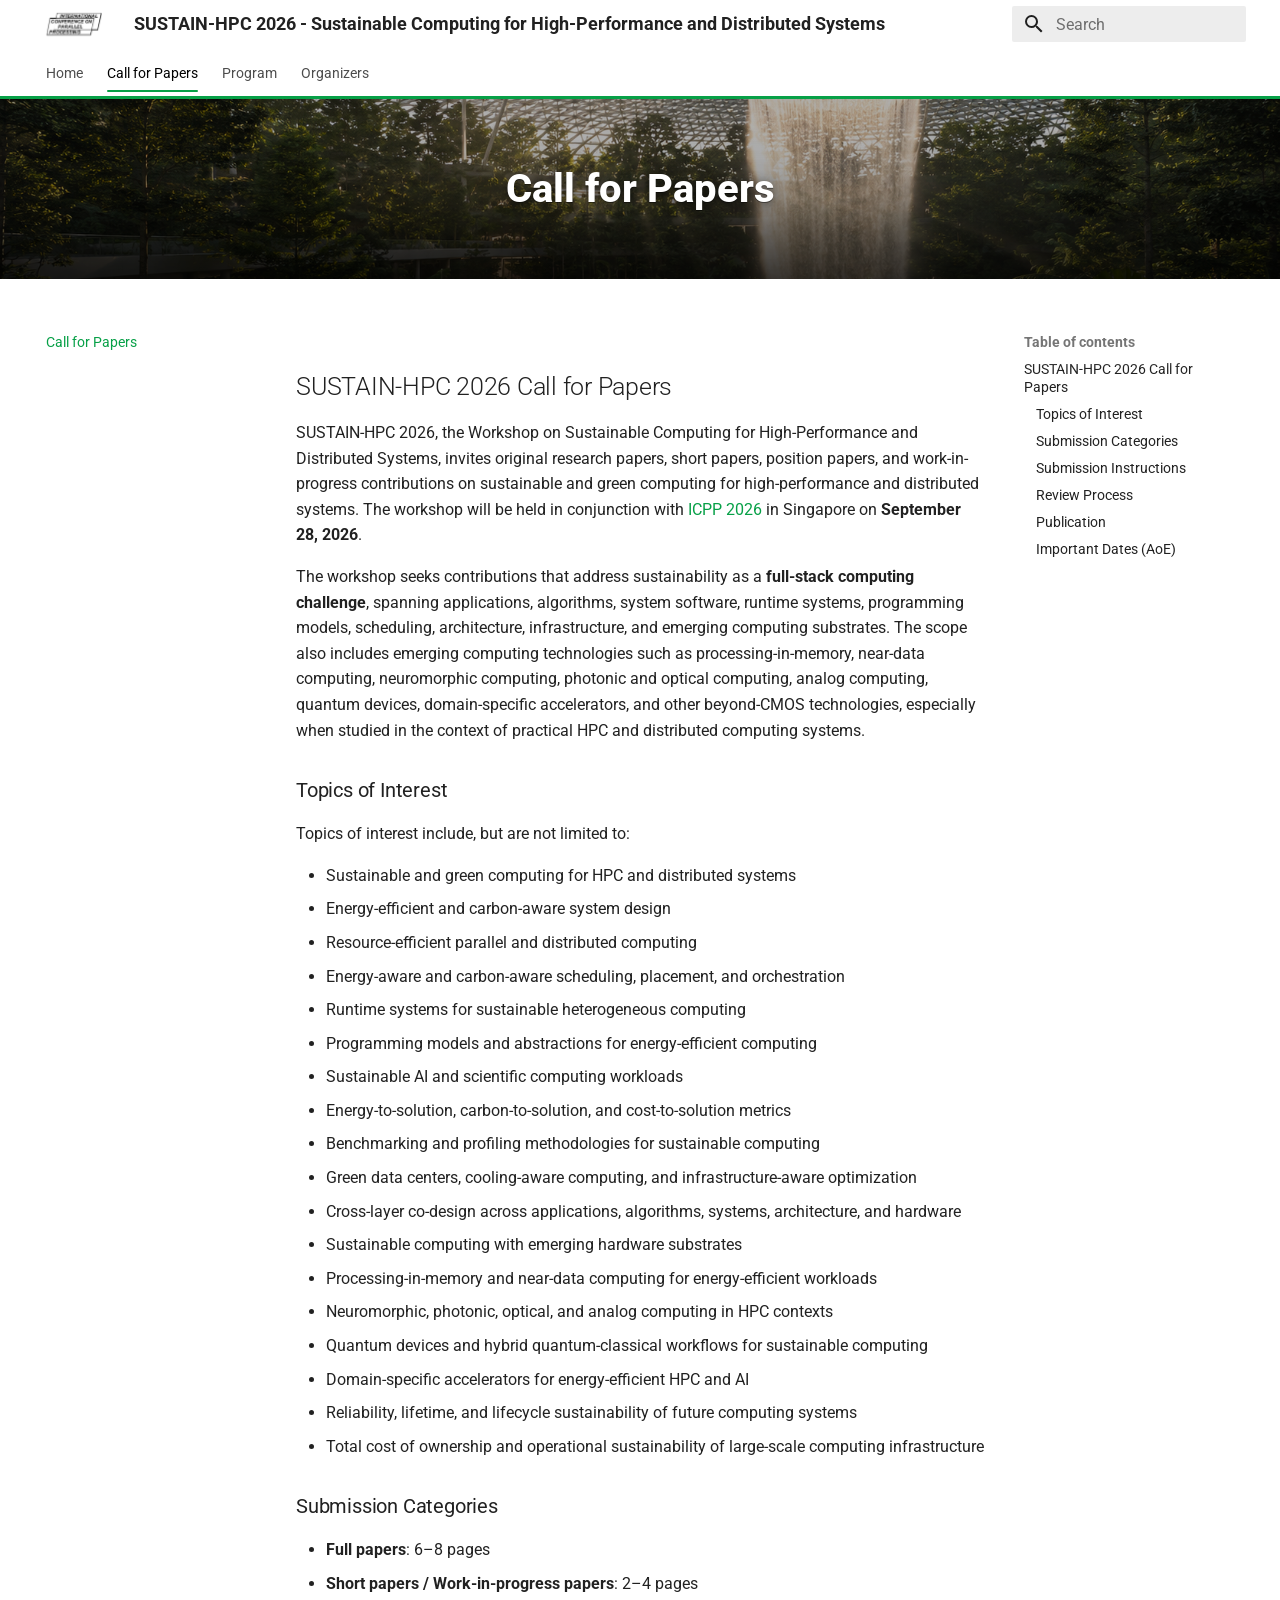
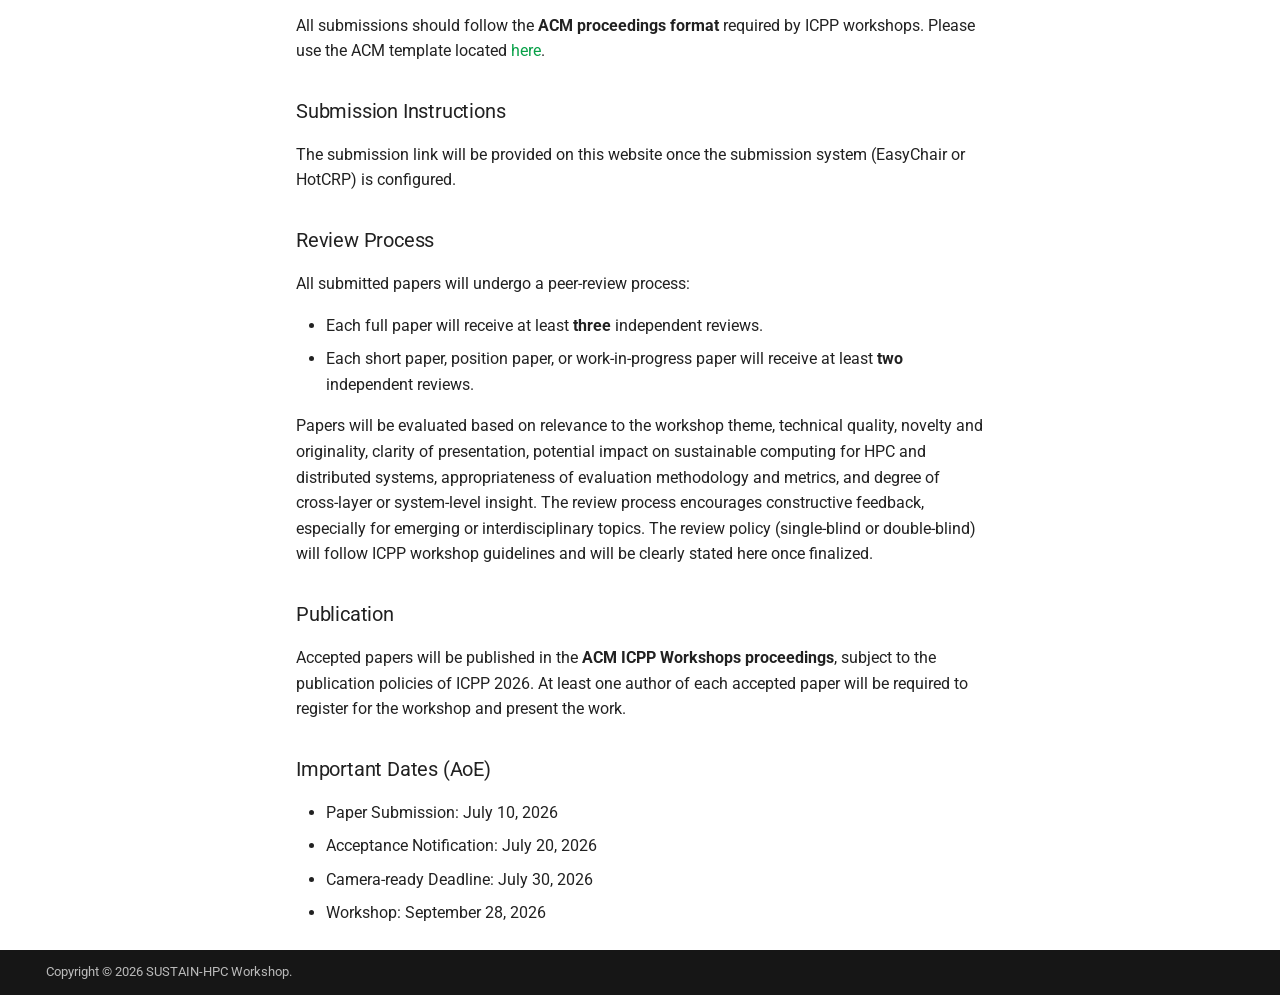
==== commit 2a097e0e: "Deployed 88fdf3a with MkDocs version: 1.6.1" ====
--- a/call-for-papers/index.html
+++ b/call-for-papers/index.html
@@ -98,7 +98,7 @@
     
     
     
-    <body dir="ltr" data-md-color-scheme="default" data-md-color-primary="white" data-md-color-accent="indigo">
+    <body dir="ltr" data-md-color-scheme="default" data-md-color-primary="white" data-md-color-accent="custom">
   
     
     <input class="md-toggle" data-md-toggle="drawer" type="checkbox" id="__drawer" autocomplete="off">
@@ -136,7 +136,7 @@
       <div class="md-header__ellipsis">
         <div class="md-header__topic">
           <span class="md-ellipsis">
-            SUSTAIN-HPC 2026 - Sustainable Computing for High-Performance and Distributed Systems
+            <span class="site-name__brand">SUSTAIN-HPC 2026</span> - Sustainable Computing for High-Performance and Distributed Systems
           </span>
         </div>
         <div class="md-header__topic" data-md-component="header-topic">
@@ -304,7 +304,7 @@
     }
   </style>
   <section class="hero__small">
-    <img class="hero__image__small" src="../assets/imgs/hero1.webp" alt="SUSTAIN-HPC 2026 hero image" />
+    <img class="hero__image__small" src="../assets/imgs/hero1.png" alt="SUSTAIN-HPC 2026 hero image" />
     <div class="hero__overlay__small">
         
             <p class="hero__title__small">Call for Papers</p>
--- a/assets/stylesheets/extra.css
+++ b/assets/stylesheets/extra.css
@@ -1,3 +1,52 @@
+/* Light-green accents to emphasize "sustainable".
+   Header stays white/clean; green is used as the accent throughout. */
+:root {
+  --sustain-green: #07A047;
+  --sustain-green-dark: #05803a;
+  --sustain-green-light: #66bb6a;
+
+}
+
+/* Material defines these on the color scheme (on <body>), which beats :root.
+   Override them at the same level so links pick up the sustainable green. */
+[data-md-color-scheme="default"] {
+  --md-accent-fg-color: var(--sustain-green-dark);
+  --md-accent-fg-color--transparent: rgba(7, 160, 71, 0.1);
+  --md-typeset-a-color: var(--sustain-green);
+}
+
+/* Thin green strip along the bottom of the white header */
+.md-header {
+  border-bottom: 3px solid var(--sustain-green);
+}
+
+/* Active nav tab: green label + green underline indicator */
+.md-tabs__link--active {
+  color: var(--sustain-green) !important;
+  font-weight: 700;
+}
+
+.md-tabs__item {
+  position: relative;
+}
+
+.md-tabs__item--active > .md-tabs__link::after {
+  content: "";
+  position: absolute;
+  left: 0.6rem;
+  right: 0.6rem;
+  bottom: 0.2rem;
+  height: 2px;
+  background: var(--sustain-green);
+  border-radius: 2px;
+}
+
+/* Tab hover */
+.md-tabs__link:hover {
+  color: var(--sustain-green);
+  opacity: 1;
+}
+
 /* Hide the title */
 .md-typeset h1,
 .md-content__button {
@@ -61,6 +110,7 @@
   line-height: 1.15;
   text-shadow: 0 2px 12px rgba(0, 0, 0, 0.6), 0 1px 0 rgba(0, 0, 0, 0.4);
 }
+
 
 .hero__overlay__small {
   position: absolute;
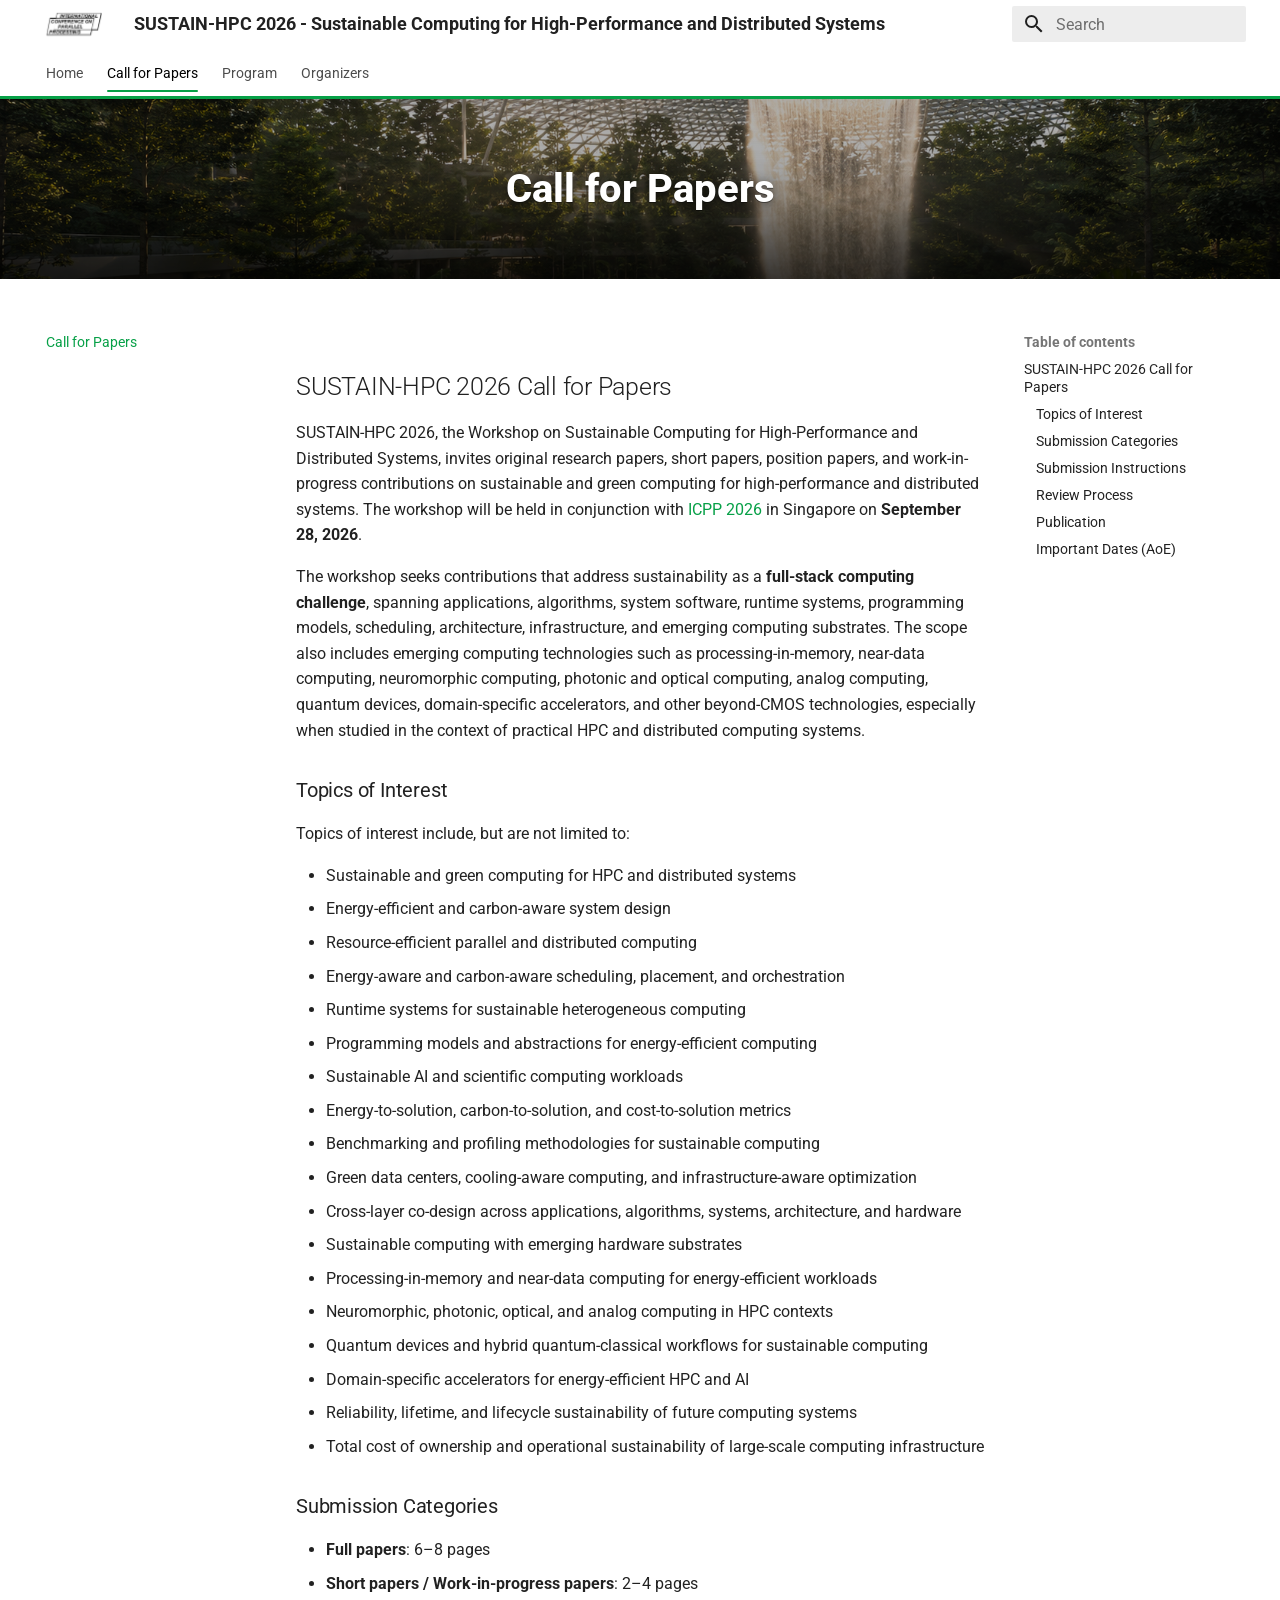
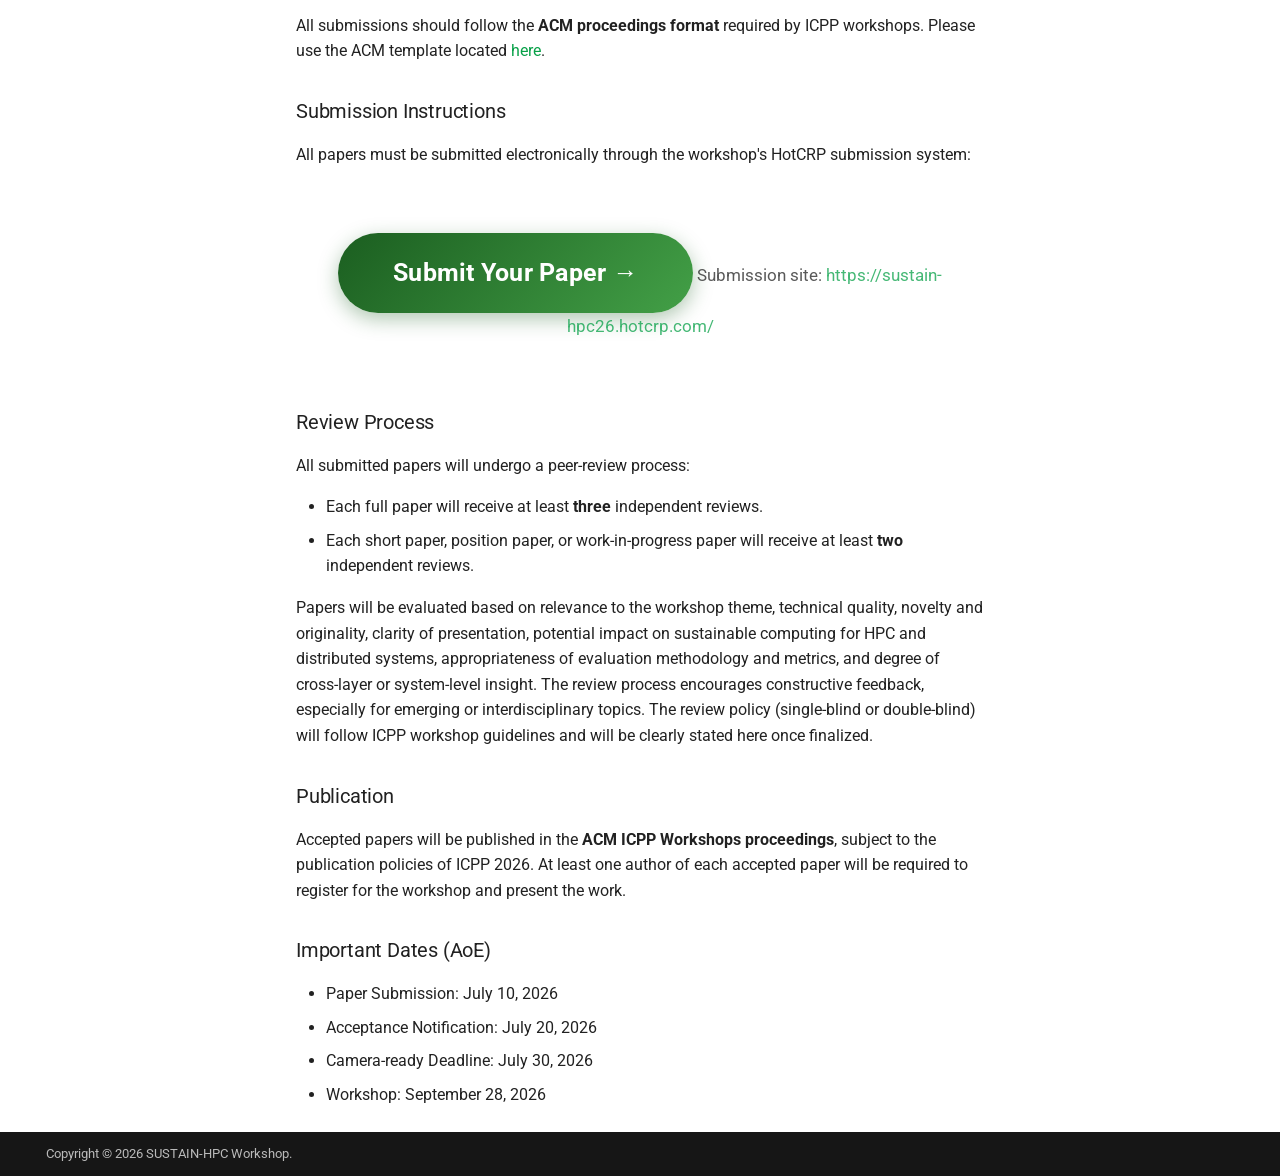
==== commit fc89bfa4: "Deployed d6e034b with MkDocs version: 1.6.1" ====
--- a/call-for-papers/index.html
+++ b/call-for-papers/index.html
@@ -676,7 +676,11 @@
 </ul>
 <p>All submissions should follow the <strong>ACM proceedings format</strong> required by ICPP workshops. Please use the ACM template located <a href="https://www.acm.org/publications/proceedings-template" target="_blank">here</a>.</p>
 <h3 id="submission-instructions">Submission Instructions</h3>
-<p>The submission link will be provided on this website once the submission system (EasyChair or HotCRP) is configured.</p>
+<p>All papers must be submitted electronically through the workshop's HotCRP submission system:</p>
+<div class="submit-cta">
+<p><a class="submit-button" href="https://sustain-hpc26.hotcrp.com/" rel="noopener" target="_blank">Submit Your Paper &rarr;</a>
+<span class="submit-cta__note">Submission site: <a href="https://sustain-hpc26.hotcrp.com/" target="_blank" rel="noopener">https://sustain-hpc26.hotcrp.com/</a></span></p>
+</div>
 <h3 id="review-process">Review Process</h3>
 <p>All submitted papers will undergo a peer-review process:</p>
 <ul>
--- a/assets/stylesheets/extra.css
+++ b/assets/stylesheets/extra.css
@@ -51,6 +51,53 @@
 .md-typeset h1,
 .md-content__button {
   display: none;
+}
+
+/* Submission call-to-action button */
+.submit-cta {
+  display: flex;
+  flex-direction: column;
+  align-items: center;
+  gap: 0.6rem;
+  margin: 2.5rem 0;
+  text-align: center;
+}
+
+.md-typeset .submit-button,
+.md-typeset .submit-button:visited {
+  display: inline-block;
+  padding: 1rem 2.75rem;
+  font-size: 1.25rem;
+  font-weight: 700;
+  letter-spacing: 0.01em;
+  color: #fff;
+  background: linear-gradient(135deg, #1b5e20, #43a047);
+  border: none;
+  border-radius: 999px;
+  text-decoration: none;
+  box-shadow: 0 6px 20px rgba(27, 94, 32, 0.35);
+  transition: transform 0.15s ease, box-shadow 0.15s ease, filter 0.15s ease;
+}
+
+.md-typeset .submit-button:hover,
+.md-typeset .submit-button:focus {
+  color: #fff;
+  transform: translateY(-2px);
+  box-shadow: 0 10px 28px rgba(27, 94, 32, 0.45);
+  filter: brightness(1.05);
+}
+
+.submit-cta__note {
+  font-size: 0.85rem;
+  opacity: 0.75;
+}
+
+@media (max-width: 599px) {
+  .md-typeset .submit-button,
+  .md-typeset .submit-button:visited {
+    padding: 0.85rem 1.75rem;
+    font-size: 1.05rem;
+  }
 }
 
 .hero {
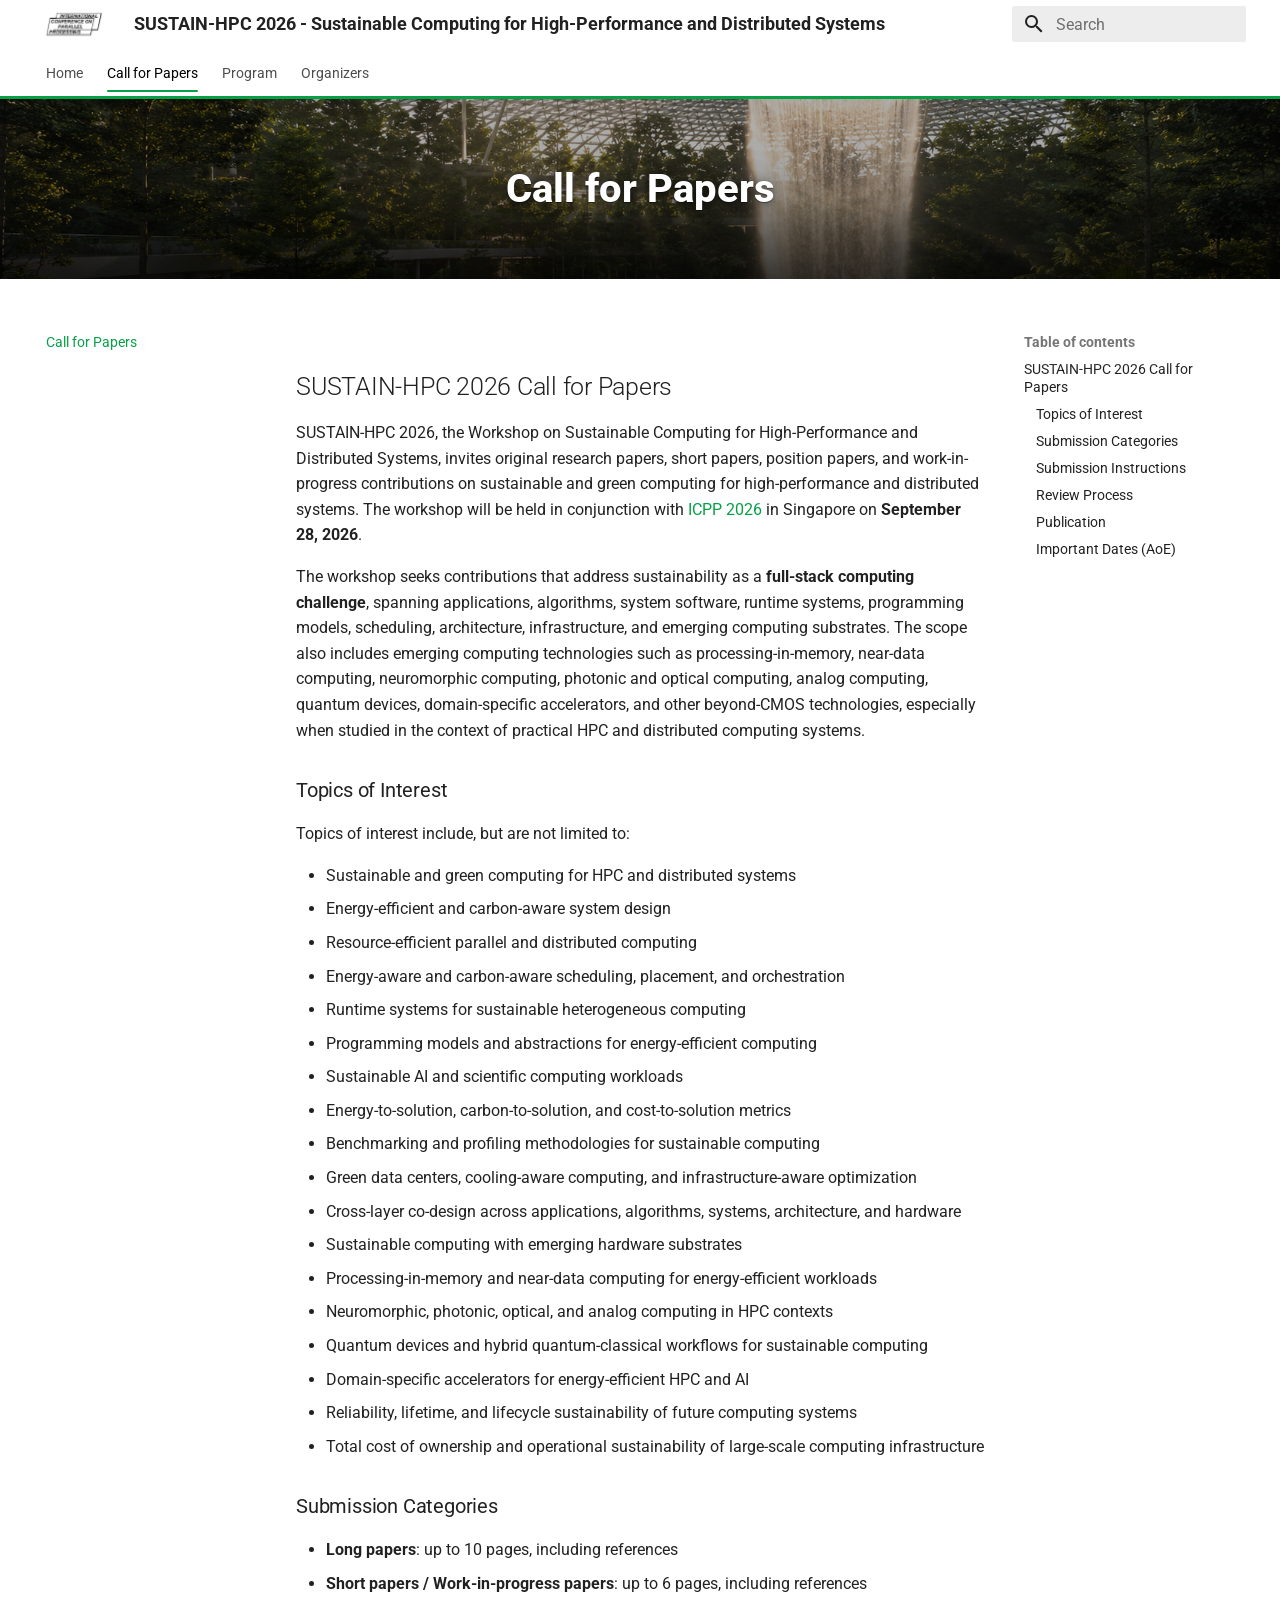
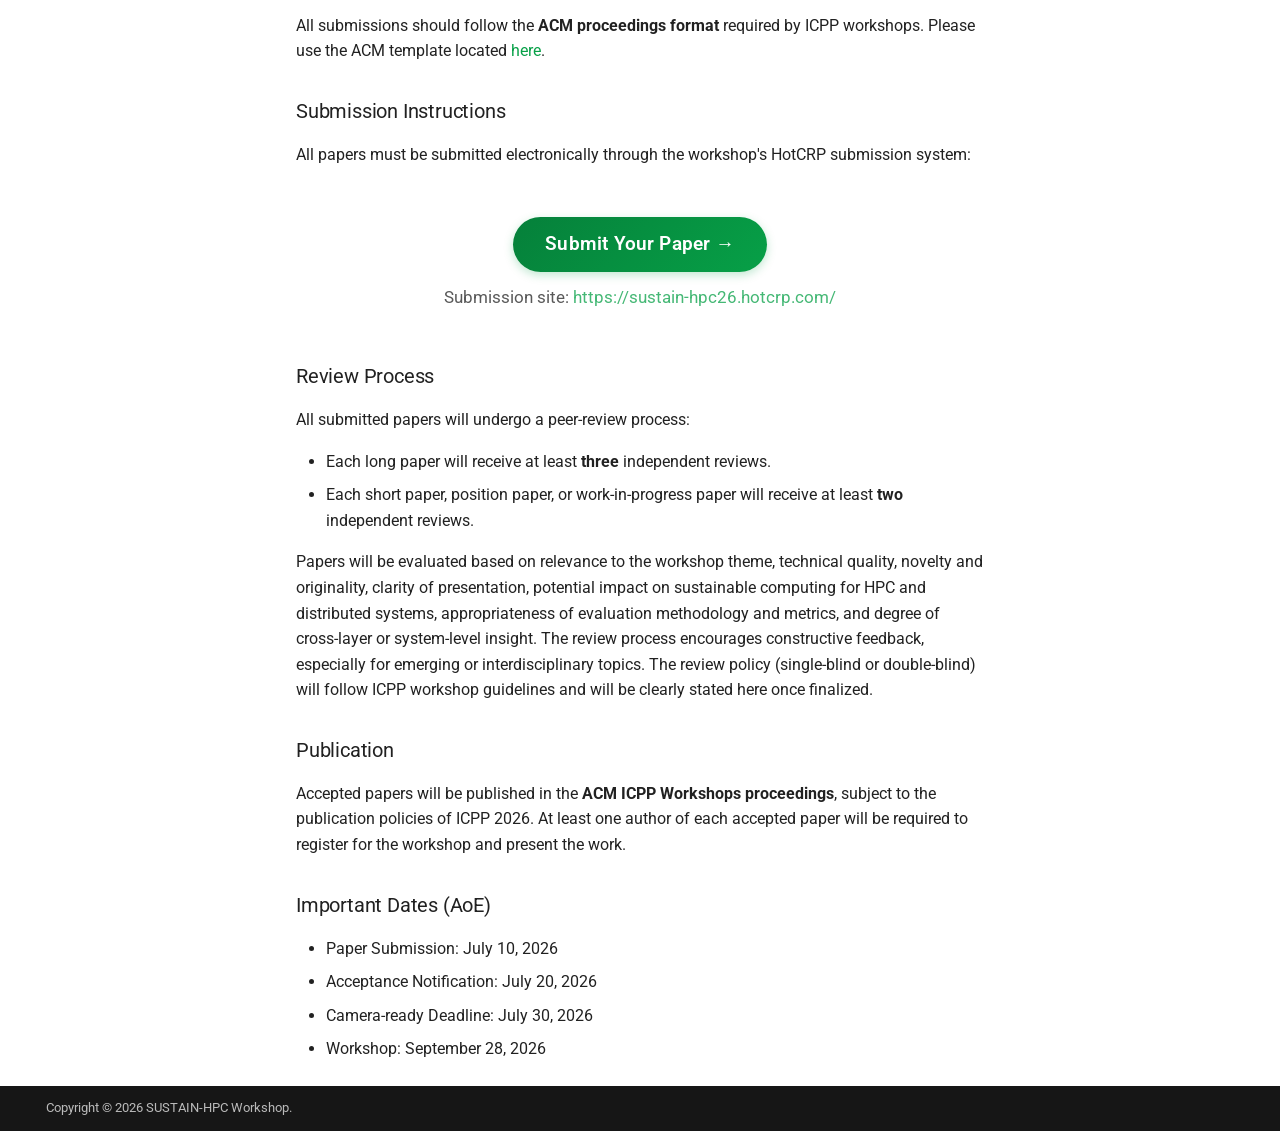
==== commit 65ca0140: "Deployed 931caa5 with MkDocs version: 1.6.1" ====
--- a/call-for-papers/index.html
+++ b/call-for-papers/index.html
@@ -671,20 +671,21 @@
 </ul>
 <h3 id="submission-categories">Submission Categories</h3>
 <ul>
-<li><strong>Full papers</strong>: 6–8 pages</li>
-<li><strong>Short papers / Work-in-progress papers</strong>: 2–4 pages</li>
+<li><strong>Long papers</strong>: up to 10 pages, including references</li>
+<li><strong>Short papers / Work-in-progress papers</strong>: up to 6 pages, including references</li>
 </ul>
 <p>All submissions should follow the <strong>ACM proceedings format</strong> required by ICPP workshops. Please use the ACM template located <a href="https://www.acm.org/publications/proceedings-template" target="_blank">here</a>.</p>
 <h3 id="submission-instructions">Submission Instructions</h3>
 <p>All papers must be submitted electronically through the workshop's HotCRP submission system:</p>
 <div class="submit-cta">
-<p><a class="submit-button" href="https://sustain-hpc26.hotcrp.com/" rel="noopener" target="_blank">Submit Your Paper &rarr;</a>
-<span class="submit-cta__note">Submission site: <a href="https://sustain-hpc26.hotcrp.com/" target="_blank" rel="noopener">https://sustain-hpc26.hotcrp.com/</a></span></p>
+  <a class="submit-button" href="https://sustain-hpc26.hotcrp.com/" target="_blank" rel="noopener">Submit Your Paper &rarr;</a>
+  <span class="submit-cta__note">Submission site: <a href="https://sustain-hpc26.hotcrp.com/" target="_blank" rel="noopener">https://sustain-hpc26.hotcrp.com/</a></span>
 </div>
+
 <h3 id="review-process">Review Process</h3>
 <p>All submitted papers will undergo a peer-review process:</p>
 <ul>
-<li>Each full paper will receive at least <strong>three</strong> independent reviews.</li>
+<li>Each long paper will receive at least <strong>three</strong> independent reviews.</li>
 <li>Each short paper, position paper, or work-in-progress paper will receive at least <strong>two</strong> independent reviews.</li>
 </ul>
 <p>Papers will be evaluated based on relevance to the workshop theme, technical quality, novelty and originality, clarity of presentation, potential impact on sustainable computing for HPC and distributed systems, appropriateness of evaluation methodology and metrics, and degree of cross-layer or system-level insight. The review process encourages constructive feedback, especially for emerging or interdisciplinary topics. The review policy (single-blind or double-blind) will follow ICPP workshop guidelines and will be clearly stated here once finalized.</p>
--- a/assets/stylesheets/extra.css
+++ b/assets/stylesheets/extra.css
@@ -66,24 +66,24 @@
 .md-typeset .submit-button,
 .md-typeset .submit-button:visited {
   display: inline-block;
-  padding: 1rem 2.75rem;
-  font-size: 1.25rem;
-  font-weight: 700;
+  padding: 0.6rem 1.6rem;
+  font-size: 0.95rem;
+  font-weight: 600;
   letter-spacing: 0.01em;
   color: #fff;
-  background: linear-gradient(135deg, #1b5e20, #43a047);
+  background: linear-gradient(135deg, var(--sustain-green-dark), var(--sustain-green));
   border: none;
   border-radius: 999px;
   text-decoration: none;
-  box-shadow: 0 6px 20px rgba(27, 94, 32, 0.35);
+  box-shadow: 0 3px 10px rgba(7, 160, 71, 0.25);
   transition: transform 0.15s ease, box-shadow 0.15s ease, filter 0.15s ease;
 }
 
 .md-typeset .submit-button:hover,
 .md-typeset .submit-button:focus {
   color: #fff;
-  transform: translateY(-2px);
-  box-shadow: 0 10px 28px rgba(27, 94, 32, 0.45);
+  transform: translateY(-1px);
+  box-shadow: 0 5px 14px rgba(7, 160, 71, 0.32);
   filter: brightness(1.05);
 }
 
@@ -95,8 +95,8 @@
 @media (max-width: 599px) {
   .md-typeset .submit-button,
   .md-typeset .submit-button:visited {
-    padding: 0.85rem 1.75rem;
-    font-size: 1.05rem;
+    padding: 0.55rem 1.4rem;
+    font-size: 0.9rem;
   }
 }
 
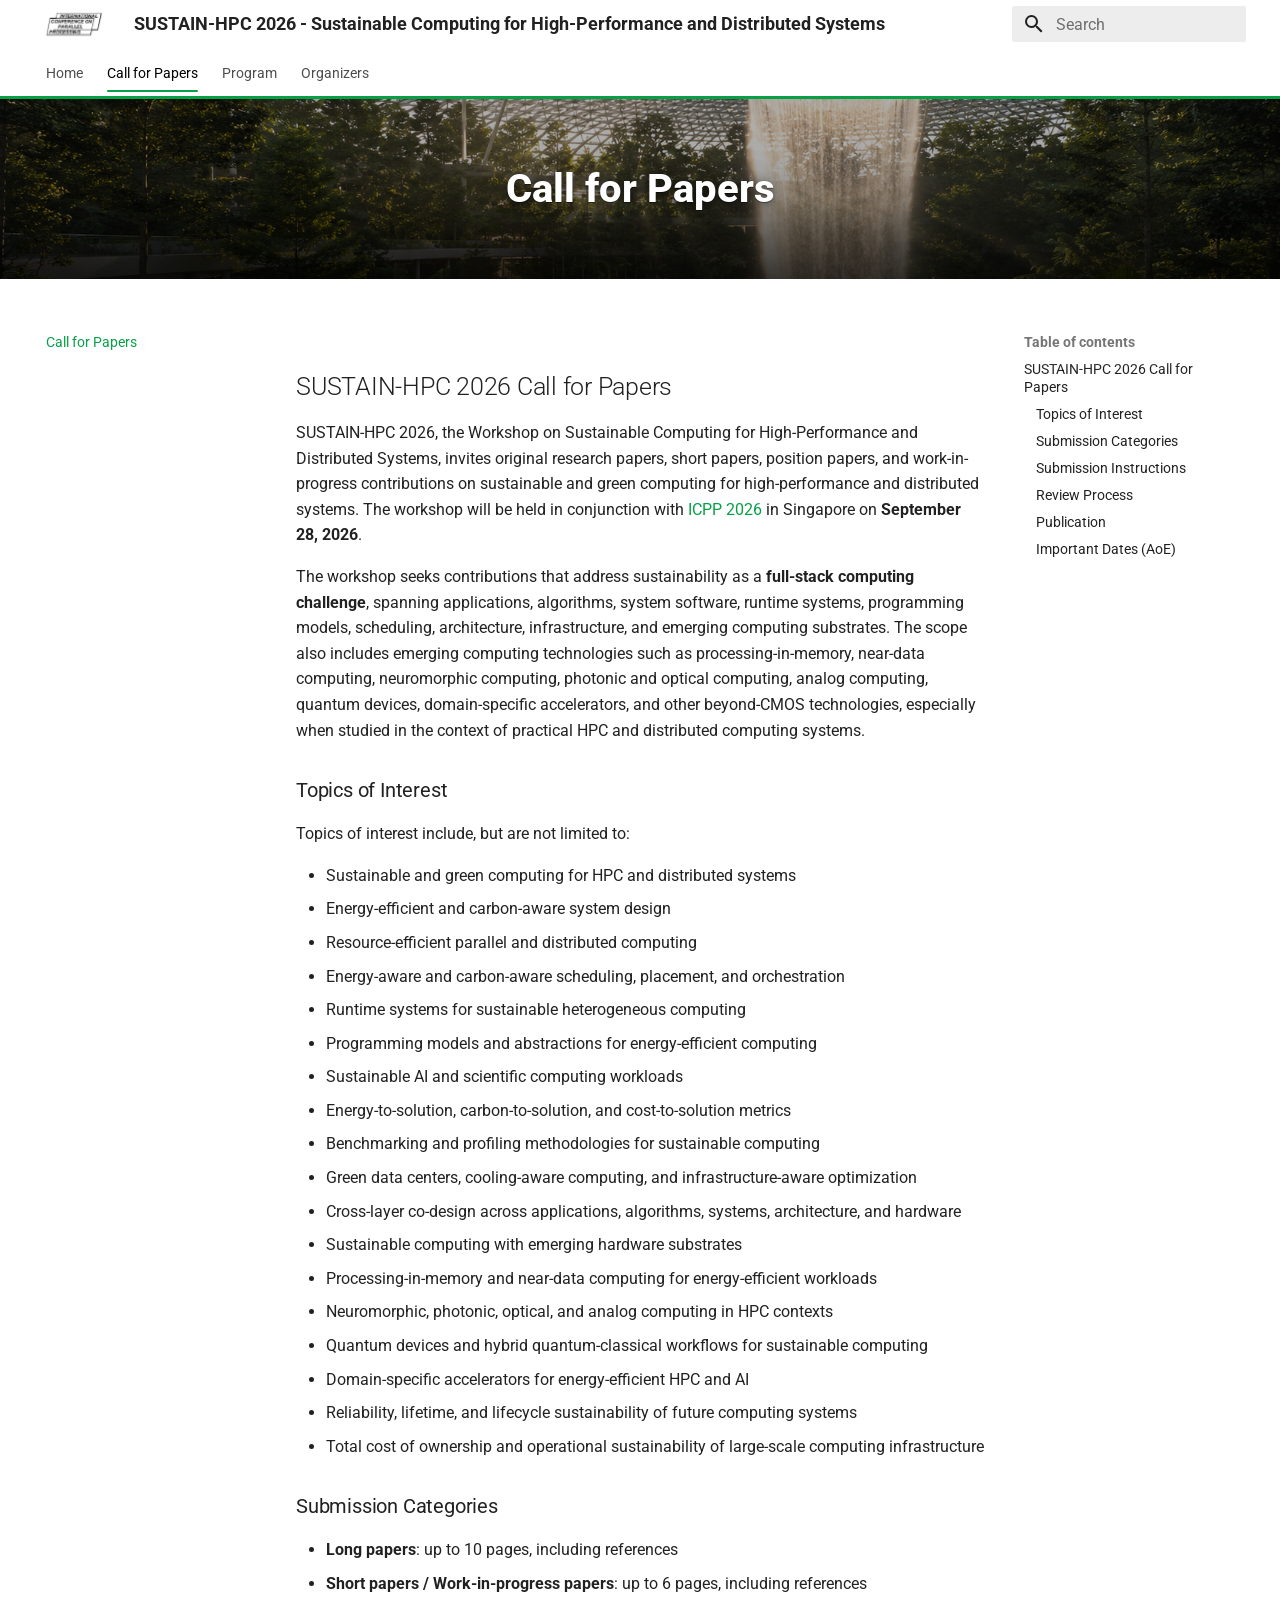
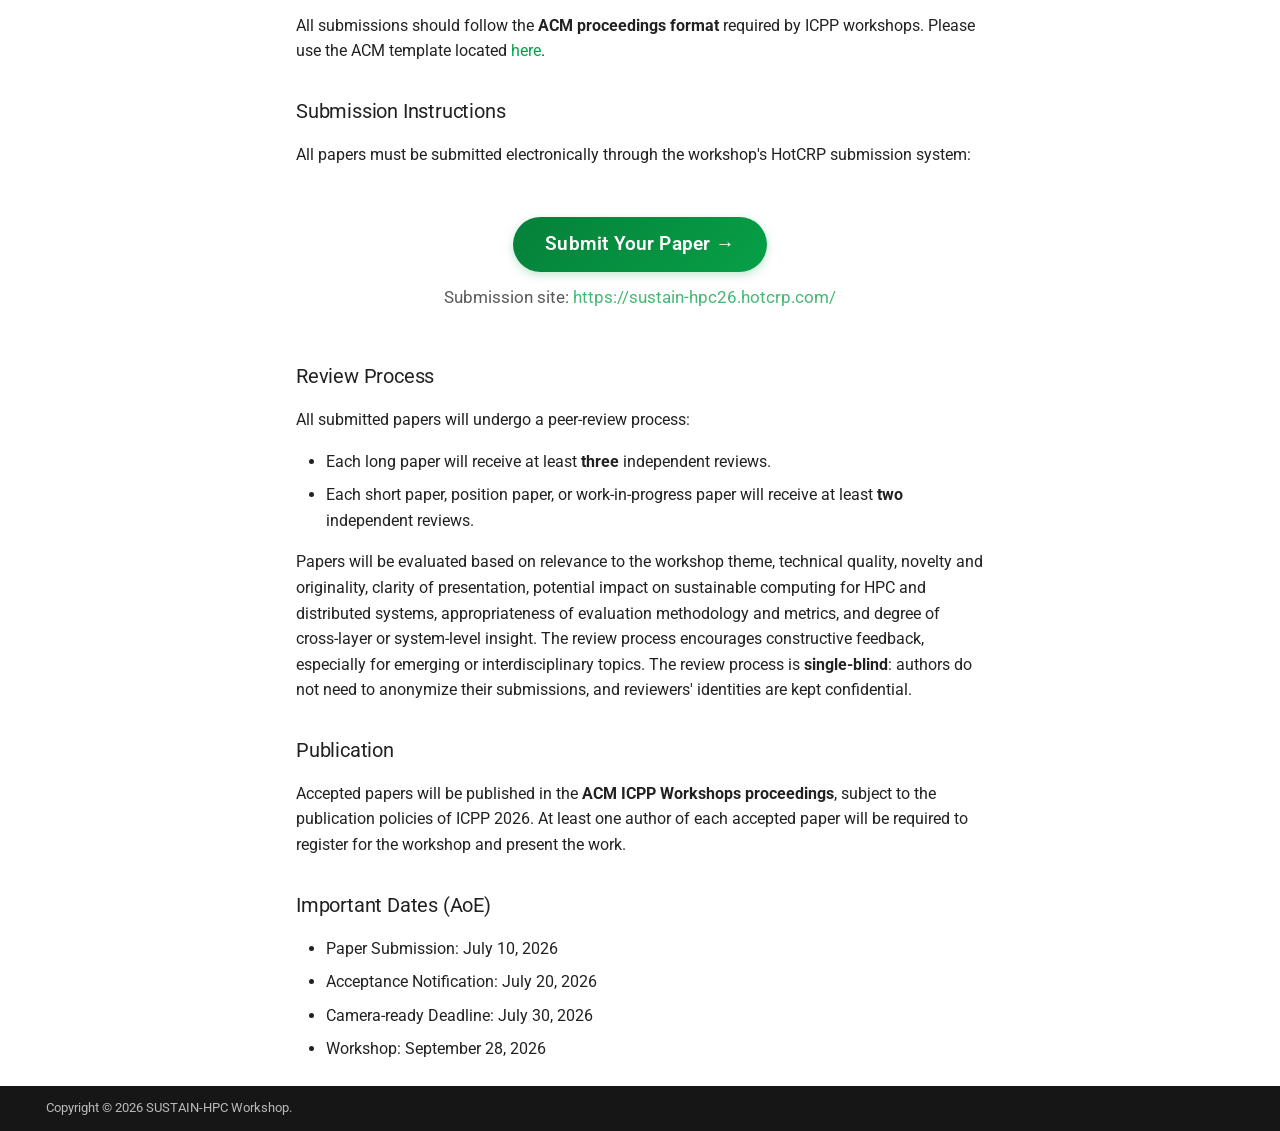
==== commit 282fcdde: "Deployed e56d982 with MkDocs version: 1.6.1" ====
--- a/call-for-papers/index.html
+++ b/call-for-papers/index.html
@@ -688,7 +688,7 @@
 <li>Each long paper will receive at least <strong>three</strong> independent reviews.</li>
 <li>Each short paper, position paper, or work-in-progress paper will receive at least <strong>two</strong> independent reviews.</li>
 </ul>
-<p>Papers will be evaluated based on relevance to the workshop theme, technical quality, novelty and originality, clarity of presentation, potential impact on sustainable computing for HPC and distributed systems, appropriateness of evaluation methodology and metrics, and degree of cross-layer or system-level insight. The review process encourages constructive feedback, especially for emerging or interdisciplinary topics. The review policy (single-blind or double-blind) will follow ICPP workshop guidelines and will be clearly stated here once finalized.</p>
+<p>Papers will be evaluated based on relevance to the workshop theme, technical quality, novelty and originality, clarity of presentation, potential impact on sustainable computing for HPC and distributed systems, appropriateness of evaluation methodology and metrics, and degree of cross-layer or system-level insight. The review process encourages constructive feedback, especially for emerging or interdisciplinary topics. The review process is <strong>single-blind</strong>: authors do not need to anonymize their submissions, and reviewers' identities are kept confidential.</p>
 <h3 id="publication">Publication</h3>
 <p>Accepted papers will be published in the <strong>ACM ICPP Workshops proceedings</strong>, subject to the publication policies of ICPP 2026. At least one author of each accepted paper will be required to register for the workshop and present the work.</p>
 <h3 id="important-dates-aoe">Important Dates (AoE)</h3>
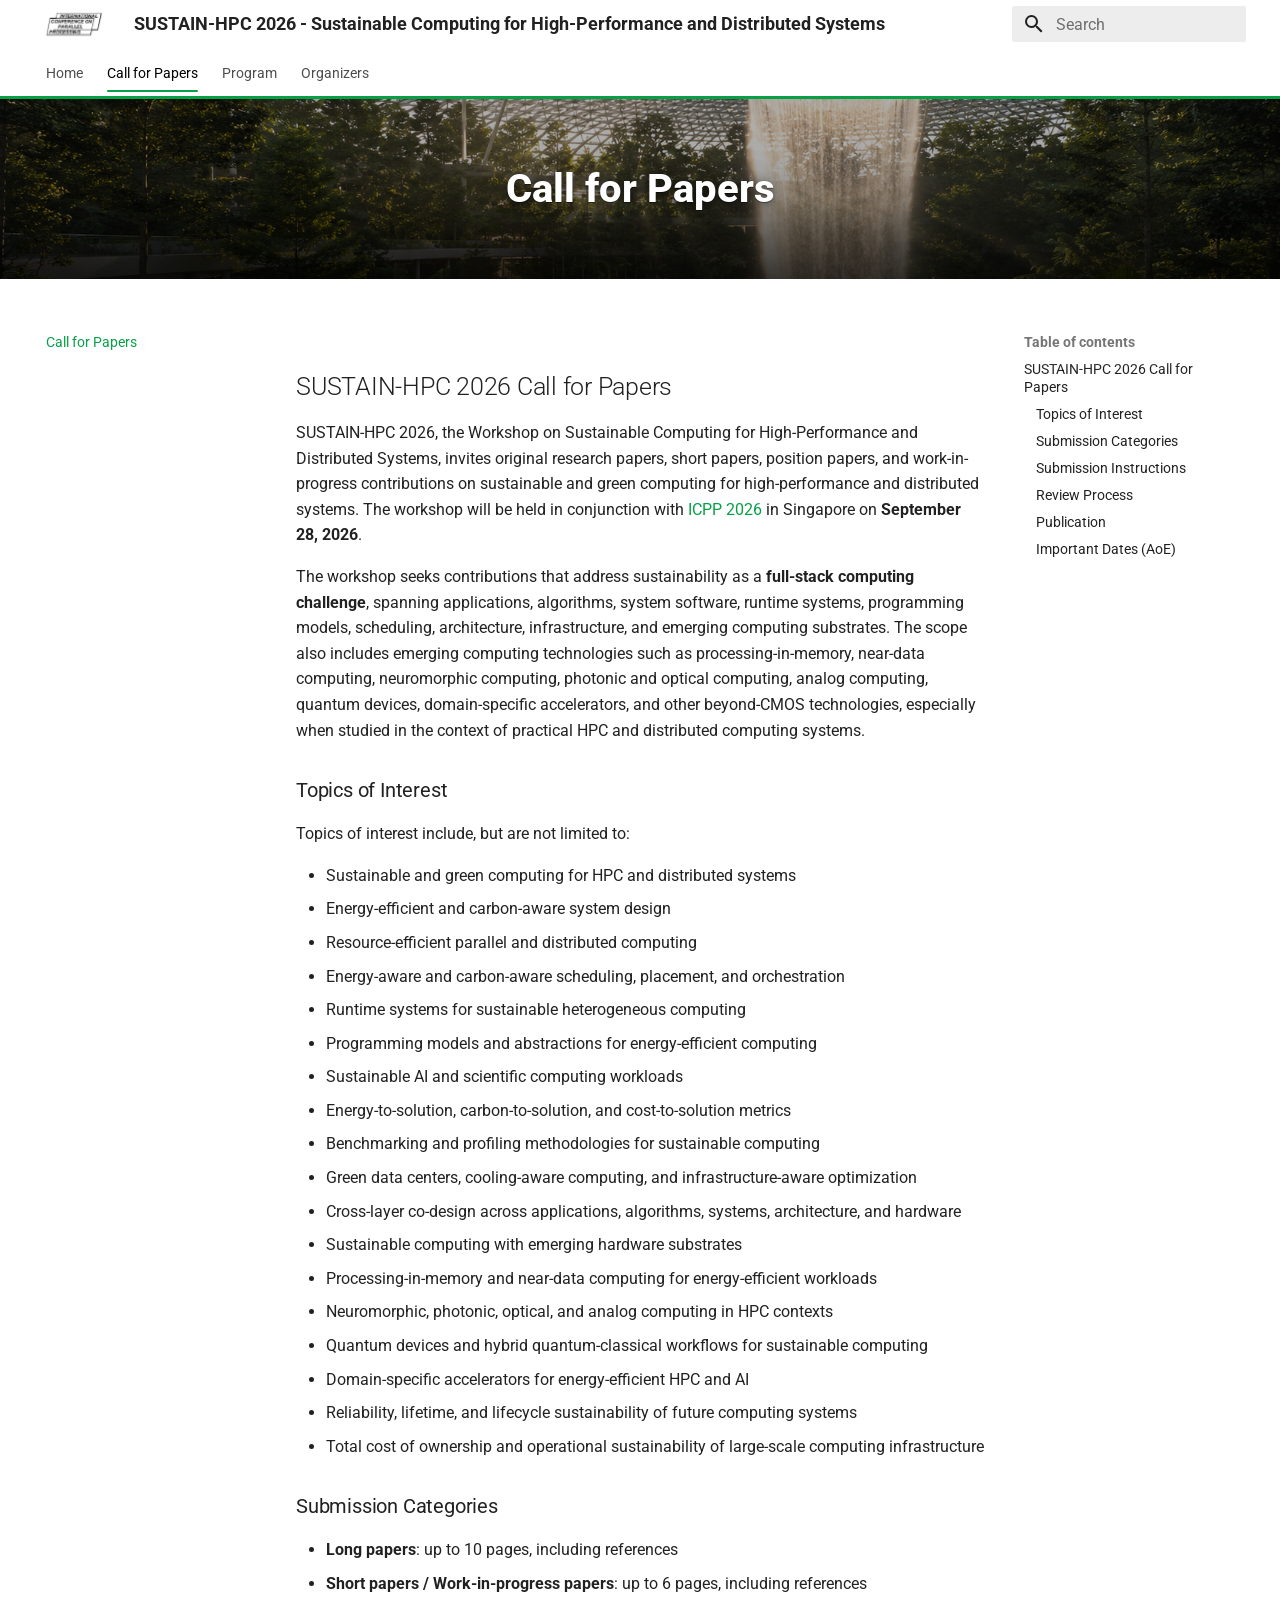
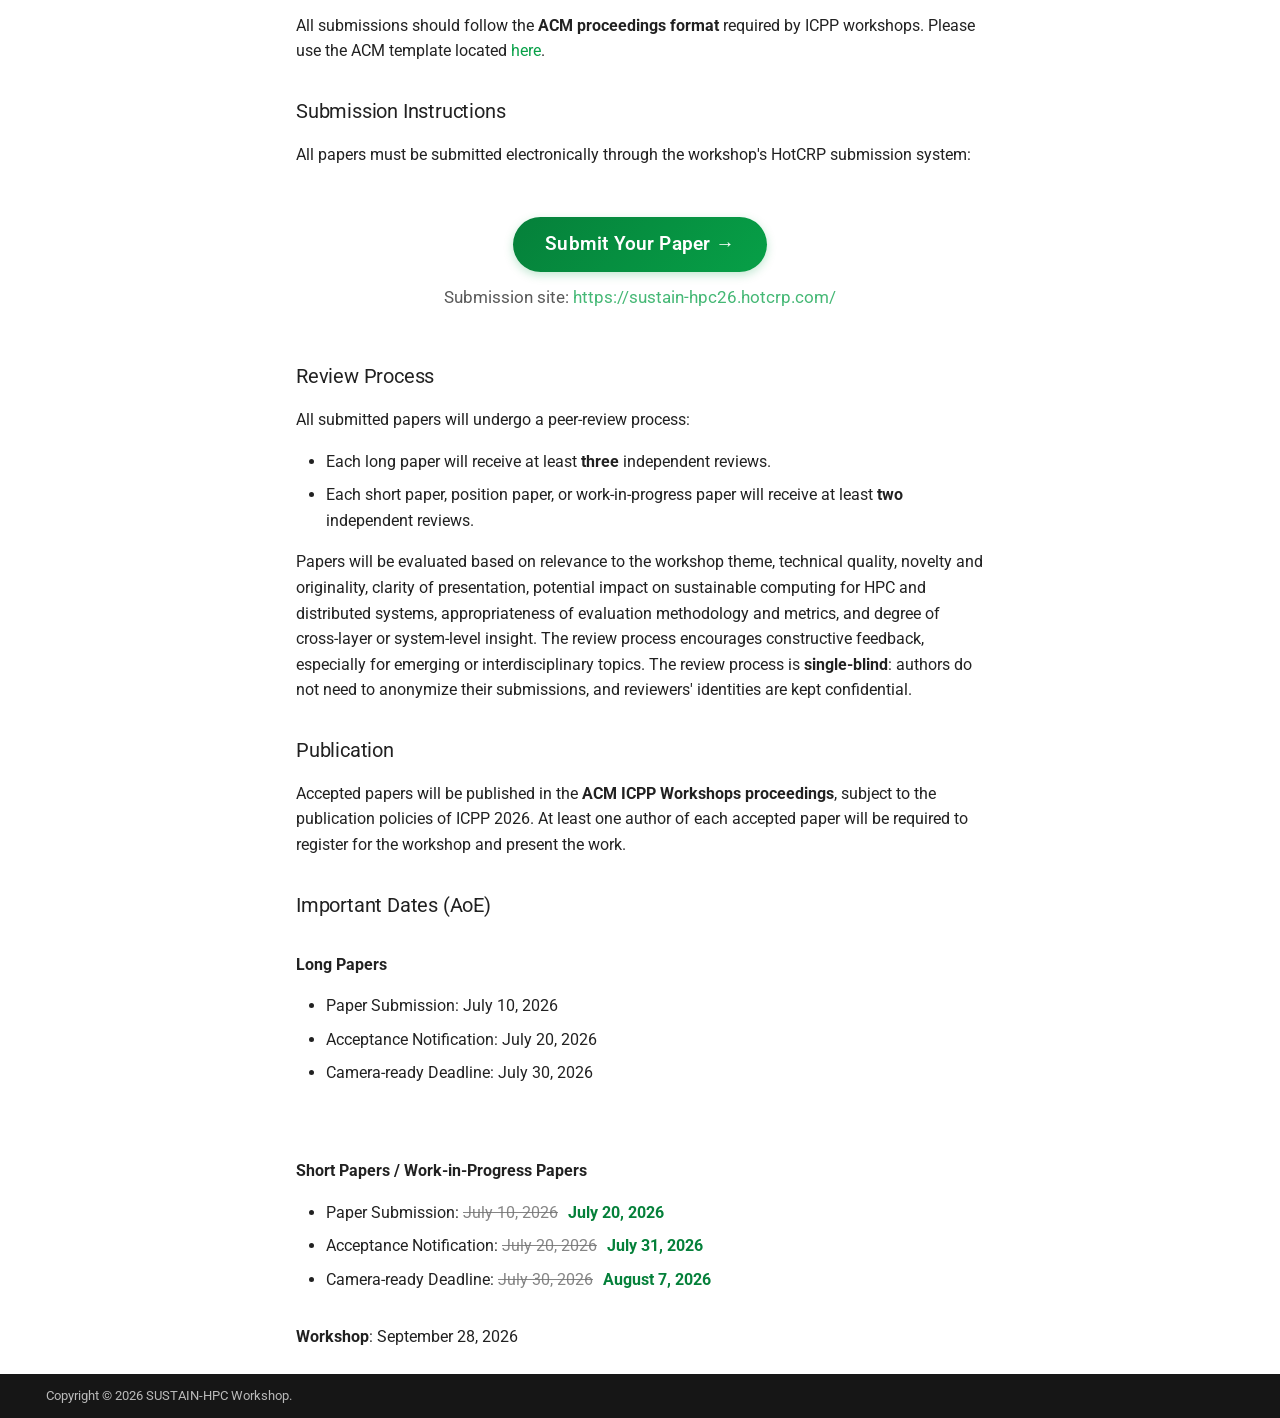
==== commit 67a0c638: "Deployed 386c910 with MkDocs version: 1.6.1" ====
--- a/call-for-papers/index.html
+++ b/call-for-papers/index.html
@@ -692,12 +692,25 @@
 <h3 id="publication">Publication</h3>
 <p>Accepted papers will be published in the <strong>ACM ICPP Workshops proceedings</strong>, subject to the publication policies of ICPP 2026. At least one author of each accepted paper will be required to register for the workshop and present the work.</p>
 <h3 id="important-dates-aoe">Important Dates (AoE)</h3>
+<div class="dates-columns">
+<div class="dates-column">
+<p><strong>Long Papers</strong></p>
 <ul>
 <li>Paper Submission: July 10, 2026</li>
 <li>Acceptance Notification: July 20, 2026</li>
 <li>Camera-ready Deadline: July 30, 2026</li>
-<li>Workshop: September 28, 2026</li>
 </ul>
+</div>
+<div class="dates-column">
+<p><strong>Short Papers / Work-in-Progress Papers</strong></p>
+<ul>
+<li>Paper Submission: <del class="date-old">July 10, 2026</del> <span class="date-new">July 20, 2026</span></li>
+<li>Acceptance Notification: <del class="date-old">July 20, 2026</del> <span class="date-new">July 31, 2026</span></li>
+<li>Camera-ready Deadline: <del class="date-old">July 30, 2026</del> <span class="date-new">August 7, 2026</span></li>
+</ul>
+</div>
+</div>
+<p><strong>Workshop</strong>: September 28, 2026</p>
 
 
 
--- a/assets/stylesheets/extra.css
+++ b/assets/stylesheets/extra.css
@@ -90,6 +90,31 @@
 .submit-cta__note {
   font-size: 0.85rem;
   opacity: 0.75;
+}
+
+/* Struck-through original date next to an extended deadline */
+.date-old {
+  opacity: 0.55;
+  margin-right: 0.4em;
+}
+
+.date-new {
+  color: var(--sustain-green-dark);
+  font-weight: 700;
+}
+
+/* Long paper / short paper date tables side by side */
+.dates-columns {
+  display: flex;
+  flex-wrap: wrap;
+  gap: 2rem;
+  align-items: flex-start;
+  justify-content: flex-start;
+}
+
+.dates-column {
+  flex: 0 1 auto;
+  min-width: 280px;
 }
 
 @media (max-width: 599px) {
